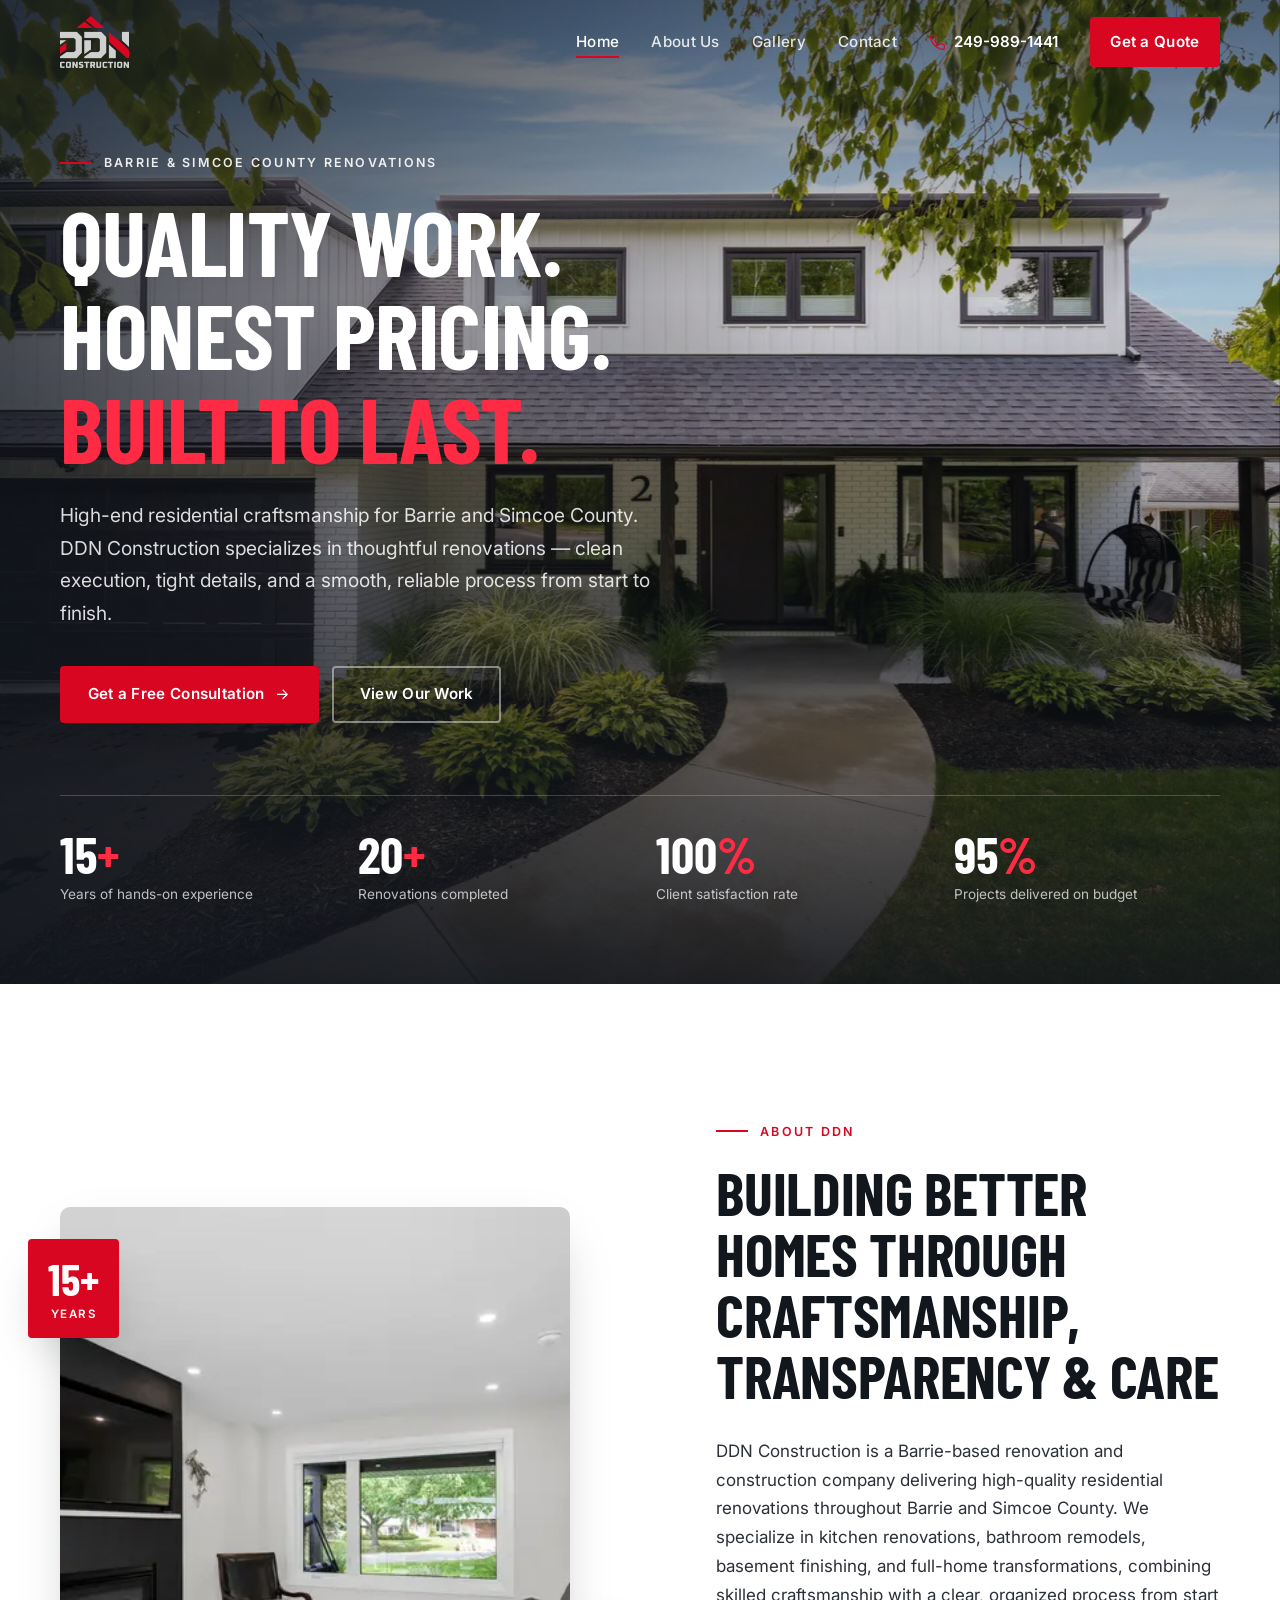
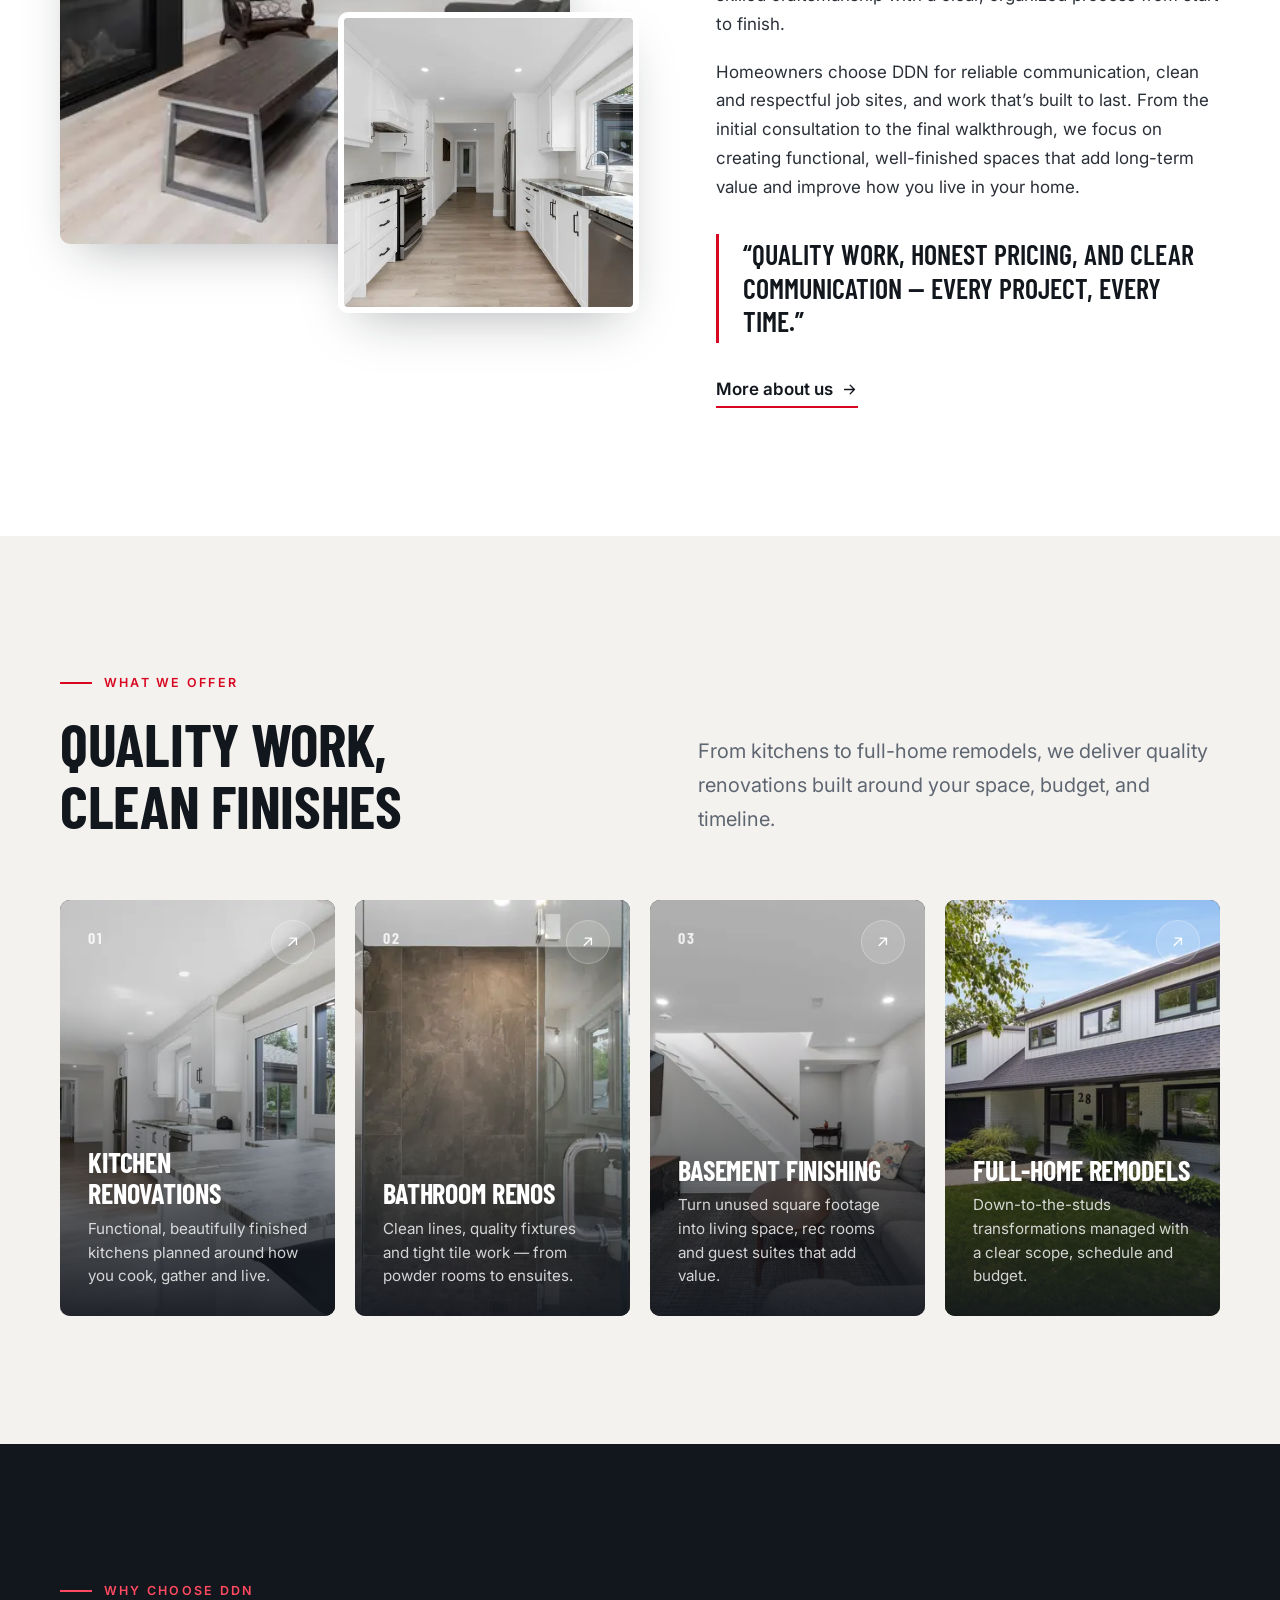
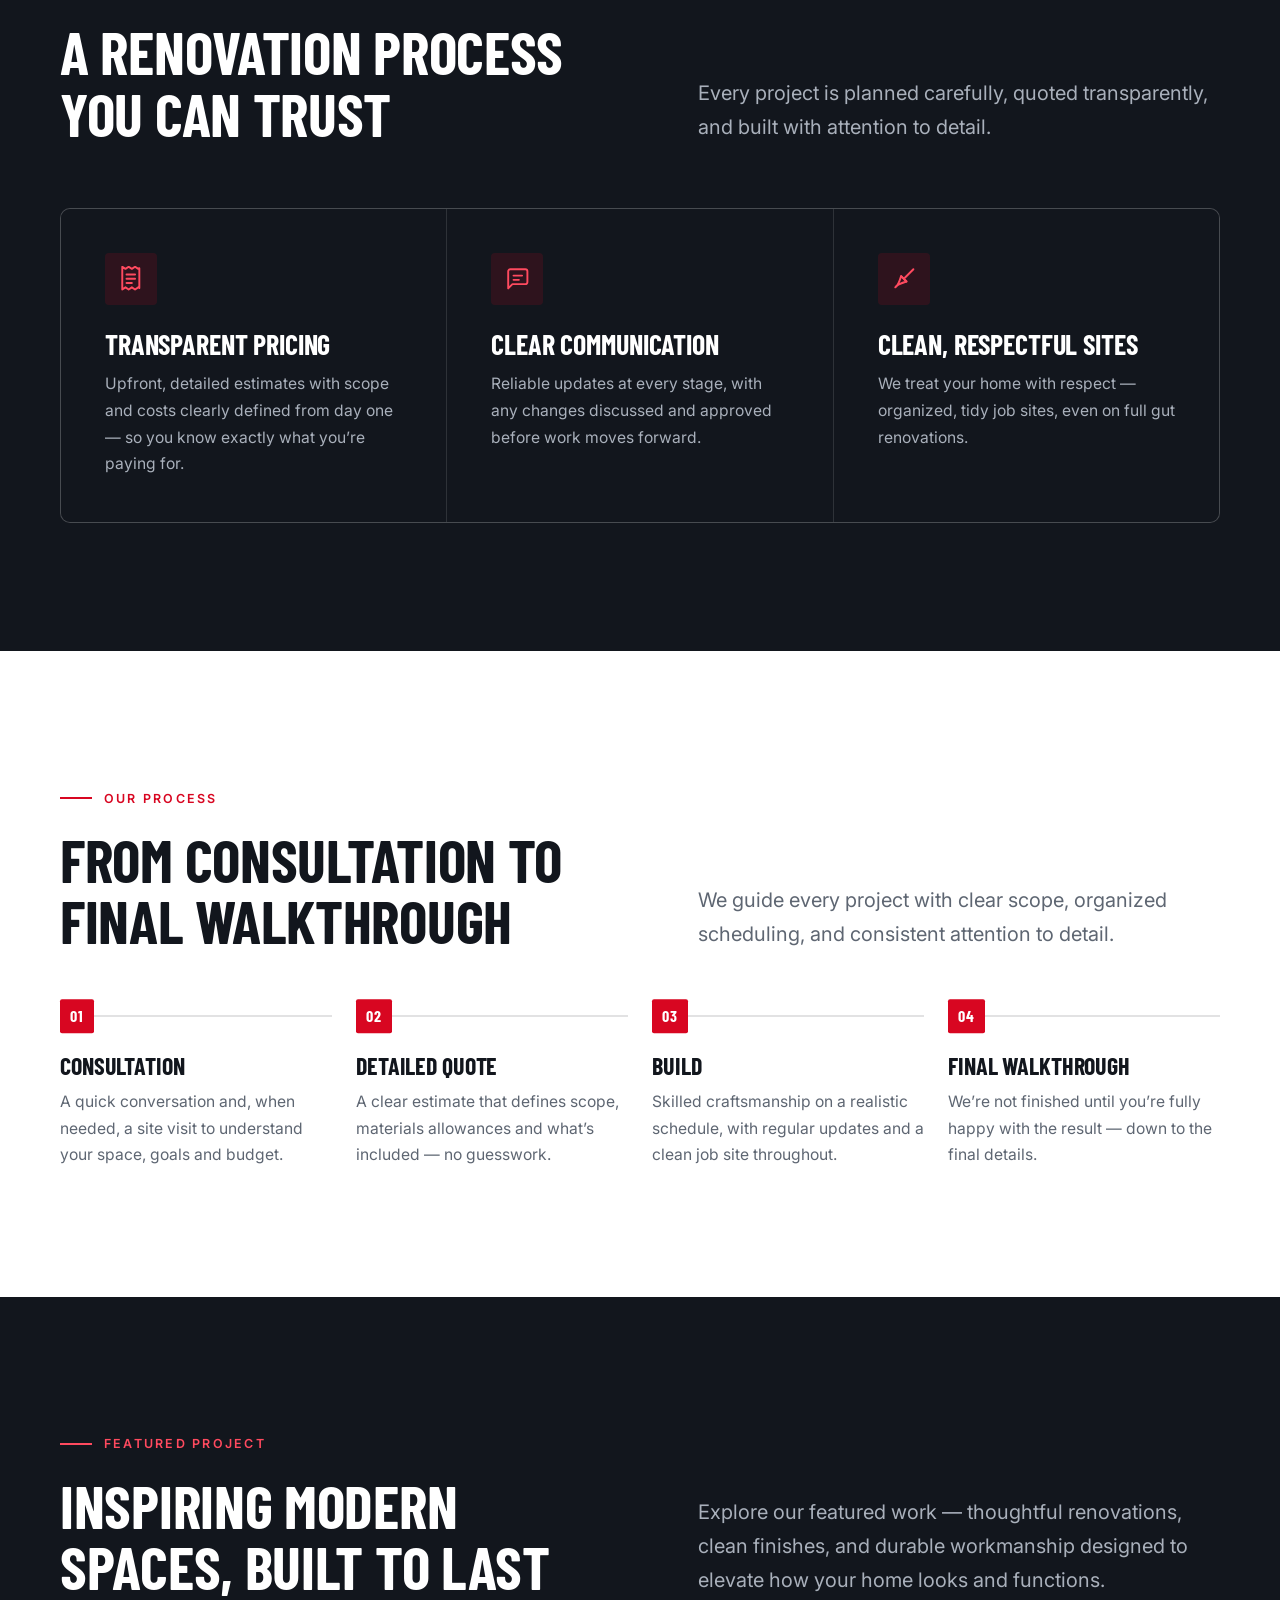
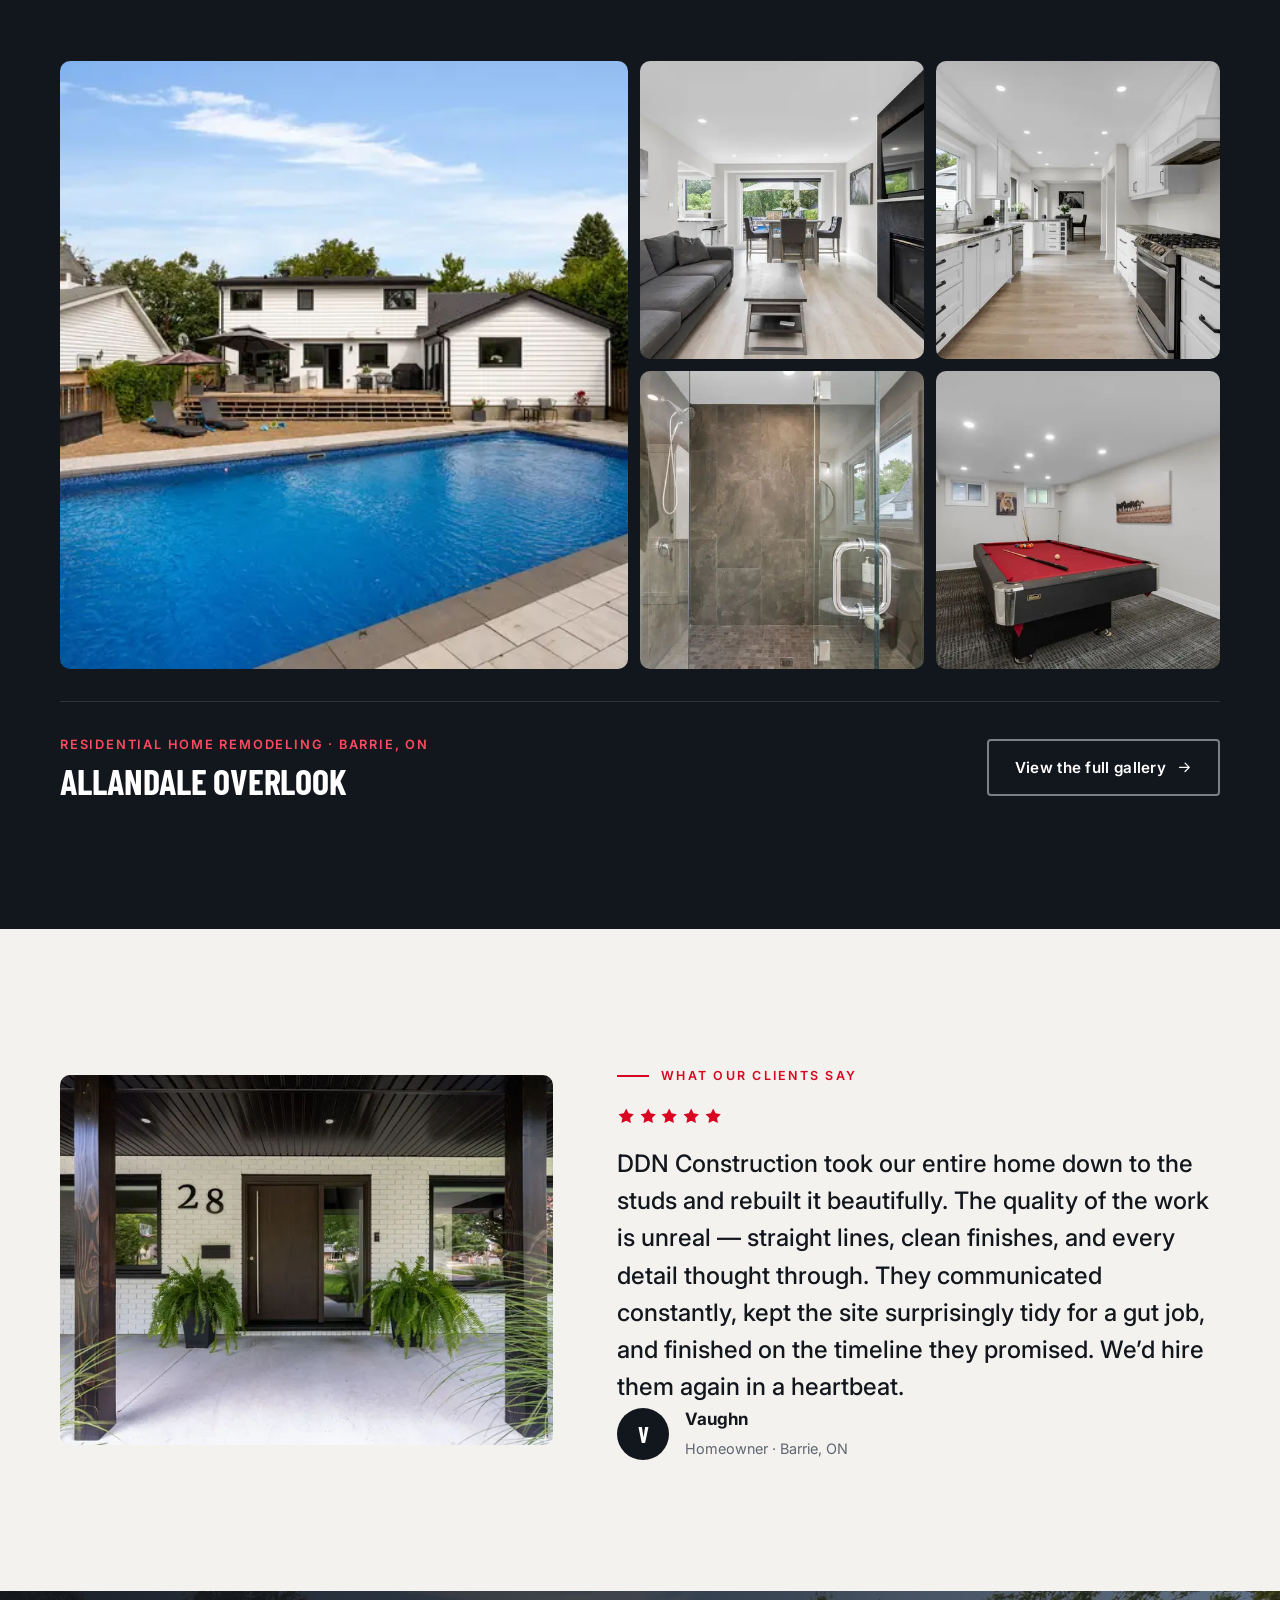
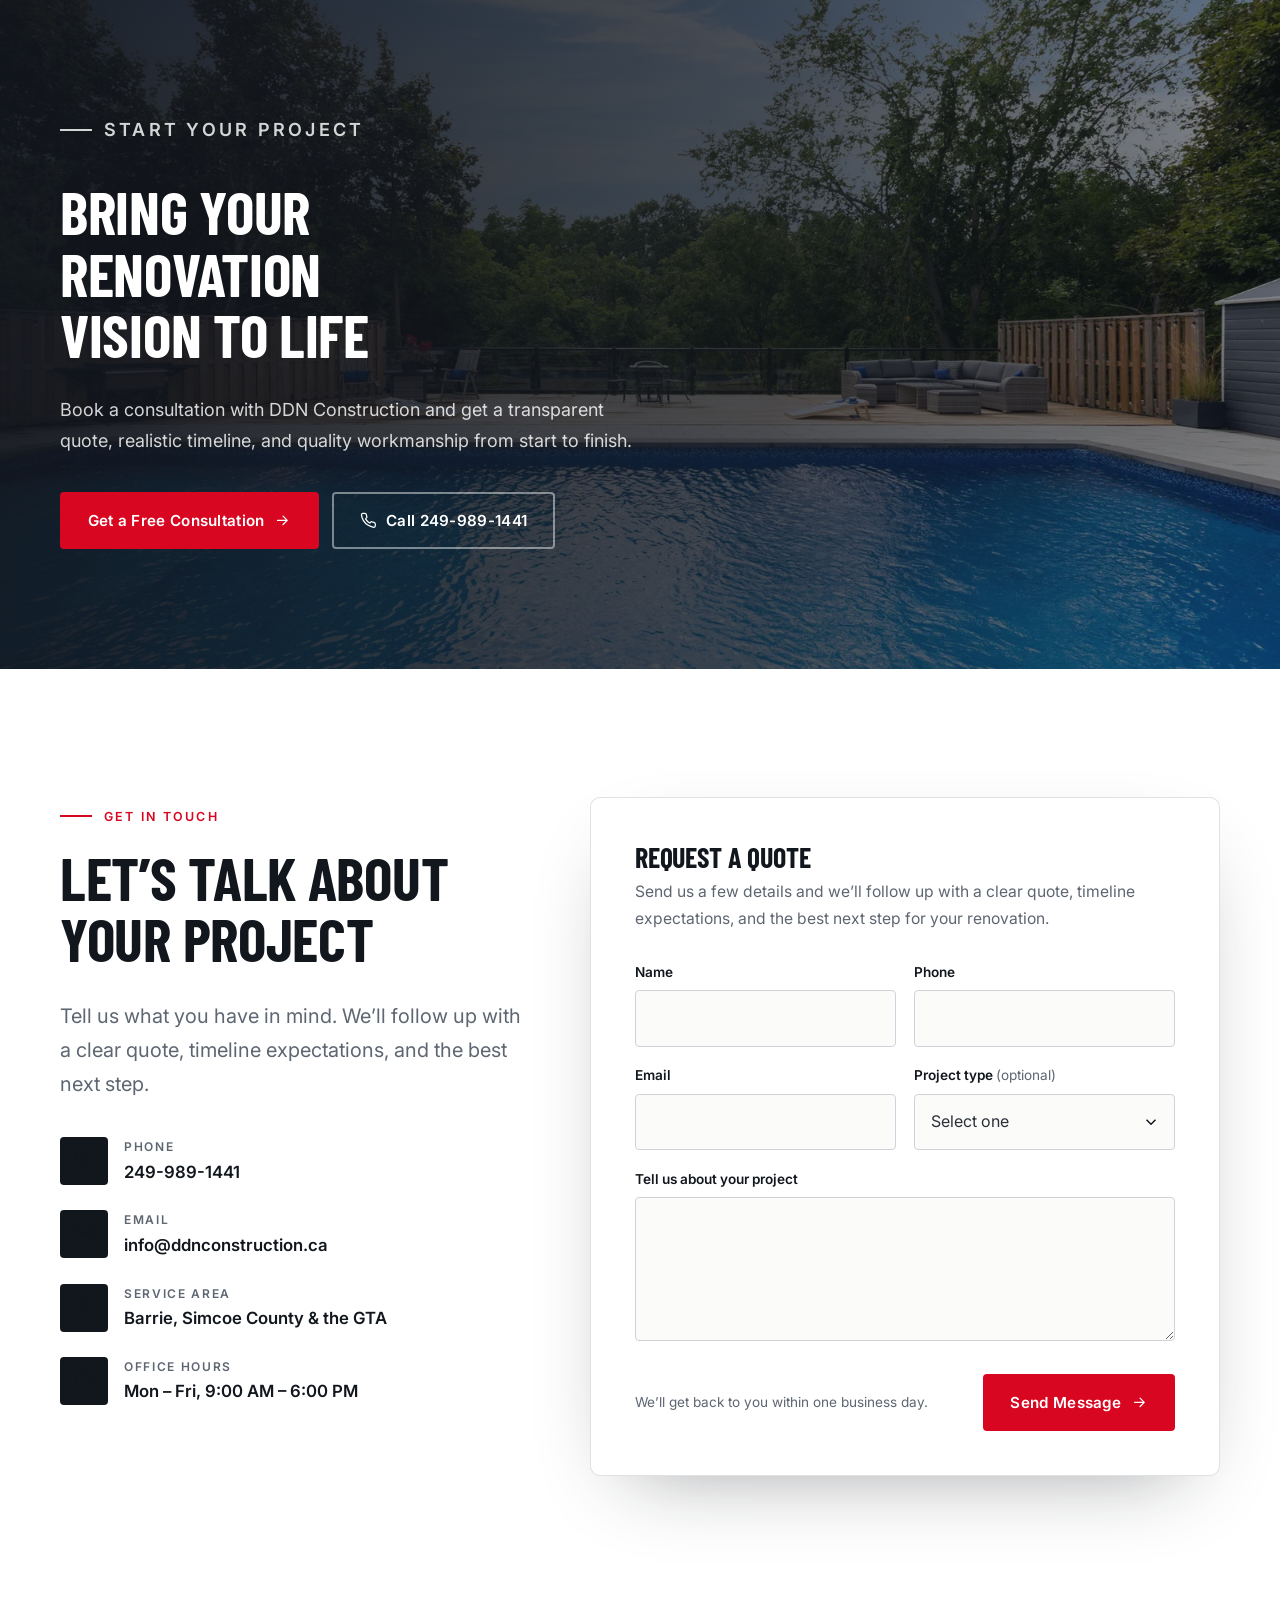
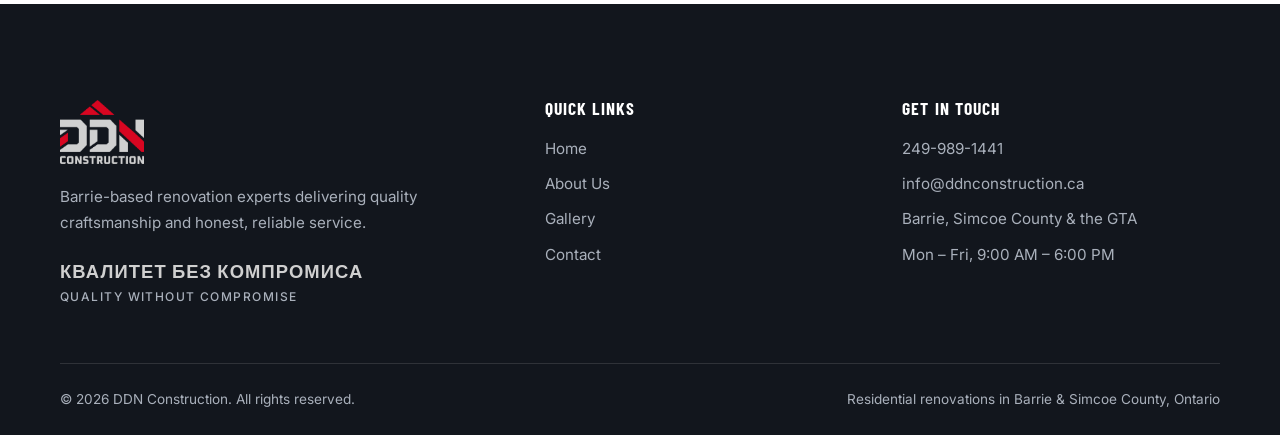
==== index.html @ e1e6086b "Add new static DDN Construction website for Netlify Rebuilds ddnconstruction.ca as a fast, dependenc" ====
<!doctype html>
<html lang="en-CA" class="no-js">
<head>
<meta charset="utf-8">
<meta name="viewport" content="width=device-width, initial-scale=1, viewport-fit=cover">
<title>DDN Construction | Custom Home Builds & Renovations in Barrie</title>
<meta name="description" content="DDN Construction delivers high-quality custom homes, renovations, and full-service contracting in Barrie and Simcoe County with trusted craftsmanship and transparent pricing.">
<link rel="canonical" href="https://ddnconstruction.ca/">
<meta name="theme-color" content="#12161d">
<meta property="og:type" content="website">
<meta property="og:locale" content="en_CA">
<meta property="og:site_name" content="DDN Construction">
<meta property="og:title" content="DDN Construction | Custom Home Builds & Renovations in Barrie">
<meta property="og:description" content="DDN Construction delivers high-quality custom homes, renovations, and full-service contracting in Barrie and Simcoe County with trusted craftsmanship and transparent pricing.">
<meta property="og:url" content="https://ddnconstruction.ca/">
<meta property="og:image" content="https://ddnconstruction.ca/assets/img/og-image.jpg">
<meta name="twitter:card" content="summary_large_image">
<link rel="icon" href="/favicon.ico" sizes="any">
<link rel="icon" type="image/png" sizes="32x32" href="/assets/img/favicon-32.png">
<link rel="apple-touch-icon" href="/assets/img/apple-touch-icon.png">
<link rel="preconnect" href="https://fonts.googleapis.com">
<link rel="preconnect" href="https://fonts.gstatic.com" crossorigin>
<link rel="stylesheet" href="https://fonts.googleapis.com/css2?family=Barlow+Condensed:wght@600;700&family=Inter:wght@400;500;600;700&display=swap">
<link rel="stylesheet" href="/assets/css/styles.css">
<script src="/assets/js/main.js" defer></script>
<script type="application/ld+json">{"@context": "https://schema.org", "@type": "GeneralContractor", "name": "DDN Construction", "url": "https://ddnconstruction.ca/", "logo": "https://ddnconstruction.ca/assets/img/logo.png", "image": "https://ddnconstruction.ca/assets/img/og-image.jpg", "description": "Barrie-based renovation and construction company delivering high-quality residential renovations throughout Barrie and Simcoe County.", "telephone": "+1-249-989-1441", "email": "info@ddnconstruction.ca", "address": {"@type": "PostalAddress", "addressLocality": "Barrie", "addressRegion": "ON", "addressCountry": "CA"}, "areaServed": ["Barrie", "Simcoe County", "Greater Toronto Area"], "founder": {"@type": "Person", "name": "Dragan Kosanovic"}, "openingHoursSpecification": [{"@type": "OpeningHoursSpecification", "dayOfWeek": ["Monday", "Tuesday", "Wednesday", "Thursday", "Friday"], "opens": "09:00", "closes": "18:00"}]}</script>
<link rel="preload" as="image" href="/assets/img/projects/allandale-05-lg.webp" imagesrcset="/assets/img/projects/allandale-05-sm.webp 720w, /assets/img/projects/allandale-05-lg.webp 1600w" imagesizes="100vw">
</head>
<body>
<a class="skip-link" href="#main">Skip to content</a>
<header class="site-header">
  <div class="container site-header__inner">
    <a class="brand" href="/" aria-label="DDN Construction home">
      <img src="/assets/img/logo.png" width="476" height="361" alt="DDN Construction">
    </a>
    <button class="nav-toggle" type="button" aria-expanded="false" aria-controls="site-nav" aria-label="Open menu"><span></span></button>
    <nav class="nav" id="site-nav" aria-label="Main">
      <ul class="nav__list">
          <li><a class="nav__link" href="/" aria-current="page">Home</a></li>
          <li><a class="nav__link" href="/about-us/">About Us</a></li>
          <li><a class="nav__link" href="/gallery/">Gallery</a></li>
          <li><a class="nav__link" href="/contact/">Contact</a></li>
      </ul>
      <a class="nav__phone" href="tel:+12499891441"><svg viewBox="0 0 24 24" fill="none" stroke="currentColor" stroke-width="1.8" stroke-linecap="round" stroke-linejoin="round" aria-hidden="true"><path d="M22 16.9v3a2 2 0 0 1-2.2 2 19.8 19.8 0 0 1-8.6-3.1 19.5 19.5 0 0 1-6-6A19.8 19.8 0 0 1 2.1 4.2 2 2 0 0 1 4.1 2h3a2 2 0 0 1 2 1.7c.1.9.4 1.8.7 2.7a2 2 0 0 1-.5 2.1L8 9.8a16 16 0 0 0 6 6l1.3-1.3a2 2 0 0 1 2.1-.4c.9.3 1.8.6 2.7.7a2 2 0 0 1 1.7 2z"/></svg> 249-989-1441</a>
      <a class="btn" href="/contact/">Get a Quote</a>
    </nav>
  </div>
</header>

<main id="main">
<section class="hero">
  <div class="hero__media"><img src="/assets/img/projects/allandale-05-lg.webp" srcset="/assets/img/projects/allandale-05-sm.webp 720w, /assets/img/projects/allandale-05-lg.webp 1600w" sizes="100vw" width="1600" height="1066" alt="Modern renovated two-storey home in Barrie by DDN Construction" fetchpriority="high"></div>
  <div class="container hero__content">
    <p class="eyebrow">Barrie &amp; Simcoe County Renovations</p>
    <h1>Quality work. Honest pricing. <span class="accent">Built to last.</span></h1>
    <p class="hero__lede">High-end residential craftsmanship for Barrie and Simcoe County. DDN Construction specializes in thoughtful renovations — clean execution, tight details, and a smooth, reliable process from start to finish.</p>
    <div class="btn-row">
      <a class="btn" href="/contact/">Get a Free Consultation <svg viewBox="0 0 24 24" fill="none" stroke="currentColor" stroke-width="1.8" stroke-linecap="round" stroke-linejoin="round" aria-hidden="true"><path d="M5 12h14M13 6l6 6-6 6"/></svg></a>
      <a class="btn btn--ghost" href="/gallery/">View Our Work</a>
    </div>
    <div class="hero__stats count-group">
      <div><div class="stat__num"><span data-count="15">15</span><span class="unit">+</span></div><div class="stat__label">Years of hands-on experience</div></div>
      <div><div class="stat__num"><span data-count="20">20</span><span class="unit">+</span></div><div class="stat__label">Renovations completed</div></div>
      <div><div class="stat__num"><span data-count="100">100</span><span class="unit">%</span></div><div class="stat__label">Client satisfaction rate</div></div>
      <div><div class="stat__num"><span data-count="95">95</span><span class="unit">%</span></div><div class="stat__label">Projects delivered on budget</div></div>
    </div>
  </div>
</section>

<section class="section" aria-labelledby="about-title">
  <div class="container split split--wide-media">
    <div class="media-stack reveal">
      <div class="media-stack__main"><img src="/assets/img/projects/allandale-13-lg.webp" srcset="/assets/img/projects/allandale-13-sm.webp 720w, /assets/img/projects/allandale-13-lg.webp 1600w" sizes="(min-width: 960px) 50vw, 100vw" width="1600" height="1066" alt="Bright renovated living room with large windows" loading="lazy" decoding="async"></div>
      <div class="media-stack__inset"><img src="/assets/img/projects/allandale-17-sm.webp" srcset="/assets/img/projects/allandale-17-sm.webp 720w, /assets/img/projects/allandale-17-lg.webp 1600w" sizes="(min-width: 960px) 25vw, 50vw" width="720" height="480" alt="Kitchen with quartz countertops and white cabinetry" loading="lazy" decoding="async"></div>
      <div class="media-stack__badge"><strong>15+</strong><span>Years</span></div>
    </div>
    <div class="reveal">
      <p class="eyebrow">About DDN</p>
      <h2 id="about-title">Building better homes through craftsmanship, transparency &amp; care</h2>
      <p>DDN Construction is a Barrie-based renovation and construction company delivering high-quality residential renovations throughout Barrie and Simcoe County. We specialize in kitchen renovations, bathroom remodels, basement finishing, and full-home transformations, combining skilled craftsmanship with a clear, organized process from start to finish.</p>
      <p>Homeowners choose DDN for reliable communication, clean and respectful job sites, and work that’s built to last. From the initial consultation to the final walkthrough, we focus on creating functional, well-finished spaces that add long-term value and improve how you live in your home.</p>
      <blockquote class="pullquote">“Quality work, honest pricing, and clear communication — every project, every time.”</blockquote>
      <a class="link-arrow" href="/about-us/">More about us <svg viewBox="0 0 24 24" fill="none" stroke="currentColor" stroke-width="1.8" stroke-linecap="round" stroke-linejoin="round" aria-hidden="true"><path d="M5 12h14M13 6l6 6-6 6"/></svg></a>
    </div>
  </div>
</section>

<section class="section section--stone" aria-labelledby="services-title">
  <div class="container">
    <div class="section-head section-head--split reveal">
      <div>
        <p class="eyebrow">What we offer</p>
        <h2 id="services-title">Quality work, clean finishes</h2>
      </div>
      <p class="lede">From kitchens to full-home remodels, we deliver quality renovations built around your space, budget, and timeline.</p>
    </div>
    <div class="services">
      <a class="service reveal" href="/gallery/">
        <img src="/assets/img/projects/allandale-16-sm.webp" srcset="/assets/img/projects/allandale-16-sm.webp 720w, /assets/img/projects/allandale-16-lg.webp 1600w" sizes="(min-width: 1100px) 25vw, (min-width: 640px) 50vw, 100vw" width="720" height="480" alt="" loading="lazy" decoding="async">
        <span class="service__num">01</span>
        <span class="service__arrow"><svg viewBox="0 0 24 24" fill="none" stroke="currentColor" stroke-width="1.8" stroke-linecap="round" stroke-linejoin="round" aria-hidden="true"><path d="M5 12h14M13 6l6 6-6 6"/></svg></span>
        <h3>Kitchen Renovations</h3>
        <p>Functional, beautifully finished kitchens planned around how you cook, gather and live.</p>
      </a>
      <a class="service reveal" href="/gallery/">
        <img src="/assets/img/projects/allandale-30-sm.webp" srcset="/assets/img/projects/allandale-30-sm.webp 720w, /assets/img/projects/allandale-30-lg.webp 1600w" sizes="(min-width: 1100px) 25vw, (min-width: 640px) 50vw, 100vw" width="720" height="480" alt="" loading="lazy" decoding="async">
        <span class="service__num">02</span>
        <span class="service__arrow"><svg viewBox="0 0 24 24" fill="none" stroke="currentColor" stroke-width="1.8" stroke-linecap="round" stroke-linejoin="round" aria-hidden="true"><path d="M5 12h14M13 6l6 6-6 6"/></svg></span>
        <h3>Bathroom Renos</h3>
        <p>Clean lines, quality fixtures and tight tile work — from powder rooms to ensuites.</p>
      </a>
      <a class="service reveal" href="/gallery/">
        <img src="/assets/img/projects/allandale-42-sm.webp" srcset="/assets/img/projects/allandale-42-sm.webp 720w, /assets/img/projects/allandale-42-lg.webp 1600w" sizes="(min-width: 1100px) 25vw, (min-width: 640px) 50vw, 100vw" width="720" height="480" alt="" loading="lazy" decoding="async">
        <span class="service__num">03</span>
        <span class="service__arrow"><svg viewBox="0 0 24 24" fill="none" stroke="currentColor" stroke-width="1.8" stroke-linecap="round" stroke-linejoin="round" aria-hidden="true"><path d="M5 12h14M13 6l6 6-6 6"/></svg></span>
        <h3>Basement Finishing</h3>
        <p>Turn unused square footage into living space, rec rooms and guest suites that add value.</p>
      </a>
      <a class="service reveal" href="/gallery/">
        <img src="/assets/img/projects/allandale-04-sm.webp" srcset="/assets/img/projects/allandale-04-sm.webp 720w, /assets/img/projects/allandale-04-lg.webp 1600w" sizes="(min-width: 1100px) 25vw, (min-width: 640px) 50vw, 100vw" width="720" height="480" alt="" loading="lazy" decoding="async">
        <span class="service__num">04</span>
        <span class="service__arrow"><svg viewBox="0 0 24 24" fill="none" stroke="currentColor" stroke-width="1.8" stroke-linecap="round" stroke-linejoin="round" aria-hidden="true"><path d="M5 12h14M13 6l6 6-6 6"/></svg></span>
        <h3>Full-Home Remodels</h3>
        <p>Down-to-the-studs transformations managed with a clear scope, schedule and budget.</p>
      </a>
    </div>
  </div>
</section>

<section class="section section--dark" aria-labelledby="why-title">
  <div class="container">
    <div class="section-head section-head--split reveal">
      <div>
        <p class="eyebrow">Why choose DDN</p>
        <h2 id="why-title">A renovation process you can trust</h2>
      </div>
      <p class="lede">Every project is planned carefully, quoted transparently, and built with attention to detail.</p>
    </div>
    <div class="values reveal">
      <div class="value"><div class="value__icon"><svg viewBox="0 0 24 24" fill="none" stroke="currentColor" stroke-width="1.8" stroke-linecap="round" stroke-linejoin="round" aria-hidden="true"><path d="M4 2v20l3-2 3 2 3-2 3 2 3-2 1 .7V2l-1 .7-3-2-3 2-3-2-3 2-3-2Z"/><path d="M8 8h8M8 12h8M8 16h5"/></svg></div><h3>Transparent pricing</h3><p>Upfront, detailed estimates with scope and costs clearly defined from day one — so you know exactly what you’re paying for.</p></div>
      <div class="value"><div class="value__icon"><svg viewBox="0 0 24 24" fill="none" stroke="currentColor" stroke-width="1.8" stroke-linecap="round" stroke-linejoin="round" aria-hidden="true"><path d="M21 15a2 2 0 0 1-2 2H7l-4 4V5a2 2 0 0 1 2-2h14a2 2 0 0 1 2 2z"/><path d="M8 9h8M8 13h5"/></svg></div><h3>Clear communication</h3><p>Reliable updates at every stage, with any changes discussed and approved before work moves forward.</p></div>
      <div class="value"><div class="value__icon"><svg viewBox="0 0 24 24" fill="none" stroke="currentColor" stroke-width="1.8" stroke-linecap="round" stroke-linejoin="round" aria-hidden="true"><path d="m13 11 8-8"/><path d="M9.5 9.5 14.5 14.5"/><path d="M4 20c2-1 3.5-4 5.5-10.5l5 5C8 16.5 5 18 4 20Z"/></svg></div><h3>Clean, respectful sites</h3><p>We treat your home with respect — organized, tidy job sites, even on full gut renovations.</p></div>
    </div>
  </div>
</section>

<section class="section" aria-labelledby="process-title">
  <div class="container">
    <div class="section-head section-head--split reveal">
      <div>
        <p class="eyebrow">Our process</p>
        <h2 id="process-title">From consultation to final walkthrough</h2>
      </div>
      <p class="lede">We guide every project with clear scope, organized scheduling, and consistent attention to detail.</p>
    </div>
    <ol class="process reveal">
      <li><h3>Consultation</h3><p>A quick conversation and, when needed, a site visit to understand your space, goals and budget.</p></li>
      <li><h3>Detailed quote</h3><p>A clear estimate that defines scope, materials allowances and what’s included — no guesswork.</p></li>
      <li><h3>Build</h3><p>Skilled craftsmanship on a realistic schedule, with regular updates and a clean job site throughout.</p></li>
      <li><h3>Final walkthrough</h3><p>We’re not finished until you’re fully happy with the result — down to the final details.</p></li>
    </ol>
  </div>
</section>

<section class="section section--dark" aria-labelledby="project-title">
  <div class="container">
    <div class="section-head section-head--split reveal">
      <div>
        <p class="eyebrow">Featured project</p>
        <h2 id="project-title">Inspiring modern spaces, built to last</h2>
      </div>
      <p class="lede">Explore our featured work — thoughtful renovations, clean finishes, and durable workmanship designed to elevate how your home looks and functions.</p>
    </div>
    <div class="project-mosaic reveal">
      <a href="/assets/img/projects/allandale-47-lg.webp" data-lightbox="featured" data-caption="Allandale Overlook — Backyard deck and in-ground pool"><img src="/assets/img/projects/allandale-47-lg.webp" srcset="/assets/img/projects/allandale-47-sm.webp 720w, /assets/img/projects/allandale-47-lg.webp 1600w" sizes="(min-width: 900px) 50vw, 100vw" width="1600" height="1066" alt="Backyard deck and in-ground pool" loading="lazy" decoding="async"></a>
      <a href="/assets/img/projects/allandale-12-lg.webp" data-lightbox="featured" data-caption="Allandale Overlook — Open living room with modern fireplace wall"><img src="/assets/img/projects/allandale-12-sm.webp" srcset="/assets/img/projects/allandale-12-sm.webp 720w, /assets/img/projects/allandale-12-lg.webp 1600w" sizes="(min-width: 900px) 25vw, 50vw" width="720" height="480" alt="Open living room with modern fireplace wall" loading="lazy" decoding="async"></a>
      <a href="/assets/img/projects/allandale-19-lg.webp" data-lightbox="featured" data-caption="Allandale Overlook — Renovated white kitchen with stainless appliances"><img src="/assets/img/projects/allandale-19-sm.webp" srcset="/assets/img/projects/allandale-19-sm.webp 720w, /assets/img/projects/allandale-19-lg.webp 1600w" sizes="(min-width: 900px) 25vw, 50vw" width="720" height="480" alt="Renovated white kitchen with stainless appliances" loading="lazy" decoding="async"></a>
      <a href="/assets/img/projects/allandale-30-lg.webp" data-lightbox="featured" data-caption="Allandale Overlook — Glass walk-in shower with large-format tile"><img src="/assets/img/projects/allandale-30-sm.webp" srcset="/assets/img/projects/allandale-30-sm.webp 720w, /assets/img/projects/allandale-30-lg.webp 1600w" sizes="(min-width: 900px) 25vw, 50vw" width="720" height="480" alt="Glass walk-in shower with large-format tile" loading="lazy" decoding="async"></a>
      <a href="/assets/img/projects/allandale-44-lg.webp" data-lightbox="featured" data-caption="Allandale Overlook — Finished basement games room"><img src="/assets/img/projects/allandale-44-sm.webp" srcset="/assets/img/projects/allandale-44-sm.webp 720w, /assets/img/projects/allandale-44-lg.webp 1600w" sizes="(min-width: 900px) 25vw, 50vw" width="720" height="480" alt="Finished basement games room" loading="lazy" decoding="async"></a>
    </div>
    <div class="project-meta">
      <div><span class="tag">Residential home remodeling · Barrie, ON</span><h3>Allandale Overlook</h3></div>
      <a class="btn btn--ghost" href="/gallery/">View the full gallery <svg viewBox="0 0 24 24" fill="none" stroke="currentColor" stroke-width="1.8" stroke-linecap="round" stroke-linejoin="round" aria-hidden="true"><path d="M5 12h14M13 6l6 6-6 6"/></svg></a>
    </div>
  </div>
</section>

<section class="section section--stone" aria-labelledby="reviews-title">
  <div class="container">
    <h2 id="reviews-title" class="visually-hidden">Client testimonials</h2>
    <div class="testimonial">
      <div class="testimonial__media reveal"><img src="/assets/img/projects/allandale-06-lg.webp" srcset="/assets/img/projects/allandale-06-sm.webp 720w, /assets/img/projects/allandale-06-lg.webp 1600w" sizes="(min-width: 960px) 45vw, 100vw" width="1600" height="1066" alt="Front entrance of a remodeled home" loading="lazy" decoding="async"></div>
      <figure class="reveal" style="margin:0">
        <p class="eyebrow">What our clients say</p>
        <div class="stars" aria-label="5 out of 5 stars"><svg viewBox="0 0 24 24" fill="none" stroke="currentColor" stroke-width="1.8" stroke-linecap="round" stroke-linejoin="round" aria-hidden="true"><path fill="currentColor" stroke="none" d="m12 2 3.1 6.3 6.9 1-5 4.9 1.2 6.8L12 17.8 5.8 21l1.2-6.8-5-4.9 6.9-1Z"/></svg><svg viewBox="0 0 24 24" fill="none" stroke="currentColor" stroke-width="1.8" stroke-linecap="round" stroke-linejoin="round" aria-hidden="true"><path fill="currentColor" stroke="none" d="m12 2 3.1 6.3 6.9 1-5 4.9 1.2 6.8L12 17.8 5.8 21l1.2-6.8-5-4.9 6.9-1Z"/></svg><svg viewBox="0 0 24 24" fill="none" stroke="currentColor" stroke-width="1.8" stroke-linecap="round" stroke-linejoin="round" aria-hidden="true"><path fill="currentColor" stroke="none" d="m12 2 3.1 6.3 6.9 1-5 4.9 1.2 6.8L12 17.8 5.8 21l1.2-6.8-5-4.9 6.9-1Z"/></svg><svg viewBox="0 0 24 24" fill="none" stroke="currentColor" stroke-width="1.8" stroke-linecap="round" stroke-linejoin="round" aria-hidden="true"><path fill="currentColor" stroke="none" d="m12 2 3.1 6.3 6.9 1-5 4.9 1.2 6.8L12 17.8 5.8 21l1.2-6.8-5-4.9 6.9-1Z"/></svg><svg viewBox="0 0 24 24" fill="none" stroke="currentColor" stroke-width="1.8" stroke-linecap="round" stroke-linejoin="round" aria-hidden="true"><path fill="currentColor" stroke="none" d="m12 2 3.1 6.3 6.9 1-5 4.9 1.2 6.8L12 17.8 5.8 21l1.2-6.8-5-4.9 6.9-1Z"/></svg></div>
        <blockquote>
          <p class="testimonial__quote">DDN Construction took our entire home down to the studs and rebuilt it beautifully. The quality of the work is unreal — straight lines, clean finishes, and every detail thought through. They communicated constantly, kept the site surprisingly tidy for a gut job, and finished on the timeline they promised. We’d hire them again in a heartbeat.</p>
        </blockquote>
        <figcaption class="testimonial__who">
          <span class="testimonial__avatar" aria-hidden="true">V</span>
          <span><span class="testimonial__name">Vaughn</span><br><span class="testimonial__role">Homeowner · Barrie, ON</span></span>
        </figcaption>
      </figure>
    </div>
  </div>
</section>

<section class="cta" aria-labelledby="cta-title">
  <div class="cta__media"><img src="/assets/img/projects/allandale-54-lg.webp" srcset="/assets/img/projects/allandale-54-sm.webp 720w, /assets/img/projects/allandale-54-lg.webp 1600w" sizes="100vw" width="1600" height="1066" alt="" loading="lazy" decoding="async"></div>
  <div class="container reveal">
    <p class="eyebrow">Start your project</p>
    <h2 id="cta-title">Bring your renovation vision to life</h2>
    <p>Book a consultation with DDN Construction and get a transparent quote, realistic timeline, and quality workmanship from start to finish.</p>
    <div class="btn-row">
      <a class="btn" href="/contact/">Get a Free Consultation <svg viewBox="0 0 24 24" fill="none" stroke="currentColor" stroke-width="1.8" stroke-linecap="round" stroke-linejoin="round" aria-hidden="true"><path d="M5 12h14M13 6l6 6-6 6"/></svg></a>
      <a class="btn btn--ghost" href="tel:+12499891441"><svg viewBox="0 0 24 24" fill="none" stroke="currentColor" stroke-width="1.8" stroke-linecap="round" stroke-linejoin="round" aria-hidden="true"><path d="M22 16.9v3a2 2 0 0 1-2.2 2 19.8 19.8 0 0 1-8.6-3.1 19.5 19.5 0 0 1-6-6A19.8 19.8 0 0 1 2.1 4.2 2 2 0 0 1 4.1 2h3a2 2 0 0 1 2 1.7c.1.9.4 1.8.7 2.7a2 2 0 0 1-.5 2.1L8 9.8a16 16 0 0 0 6 6l1.3-1.3a2 2 0 0 1 2.1-.4c.9.3 1.8.6 2.7.7a2 2 0 0 1 1.7 2z"/></svg> Call 249-989-1441</a>
    </div>
  </div>
</section>

<section class="section" id="contact" aria-labelledby="contact-title">
  <div class="container contact">
    <div class="reveal">
      <p class="eyebrow">Get in touch</p>
      <h2 id="contact-title">Let’s talk about your project</h2>
      <p class="lede">Tell us what you have in mind. We’ll follow up with a clear quote, timeline expectations, and the best next step.</p>
      <ul class="contact-list">
        <li><span class="contact-list__icon"><svg viewBox="0 0 24 24" fill="none" stroke="currentColor" stroke-width="1.8" stroke-linecap="round" stroke-linejoin="round" aria-hidden="true"><path d="M22 16.9v3a2 2 0 0 1-2.2 2 19.8 19.8 0 0 1-8.6-3.1 19.5 19.5 0 0 1-6-6A19.8 19.8 0 0 1 2.1 4.2 2 2 0 0 1 4.1 2h3a2 2 0 0 1 2 1.7c.1.9.4 1.8.7 2.7a2 2 0 0 1-.5 2.1L8 9.8a16 16 0 0 0 6 6l1.3-1.3a2 2 0 0 1 2.1-.4c.9.3 1.8.6 2.7.7a2 2 0 0 1 1.7 2z"/></svg></span><div><small>Phone</small><a href="tel:+12499891441">249-989-1441</a></div></li>
        <li><span class="contact-list__icon"><svg viewBox="0 0 24 24" fill="none" stroke="currentColor" stroke-width="1.8" stroke-linecap="round" stroke-linejoin="round" aria-hidden="true"><rect x="2" y="4" width="20" height="16" rx="2"/><path d="m22 7-10 6L2 7"/></svg></span><div><small>Email</small><a href="mailto:info@ddnconstruction.ca">info@ddnconstruction.ca</a></div></li>
        <li><span class="contact-list__icon"><svg viewBox="0 0 24 24" fill="none" stroke="currentColor" stroke-width="1.8" stroke-linecap="round" stroke-linejoin="round" aria-hidden="true"><path d="M20 10c0 6-8 12-8 12s-8-6-8-12a8 8 0 0 1 16 0Z"/><circle cx="12" cy="10" r="3"/></svg></span><div><small>Service area</small><span>Barrie, Simcoe County &amp; the GTA</span></div></li>
        <li><span class="contact-list__icon"><svg viewBox="0 0 24 24" fill="none" stroke="currentColor" stroke-width="1.8" stroke-linecap="round" stroke-linejoin="round" aria-hidden="true"><circle cx="12" cy="12" r="10"/><path d="M12 6v6l4 2"/></svg></span><div><small>Office hours</small><span>Mon – Fri, 9:00 AM – 6:00 PM</span></div></li>
      </ul>
    </div>
    <div class="reveal">
      <div class="form-card">
        <h3>Request a quote</h3>
        <p>Send us a few details and we’ll follow up with a clear quote, timeline expectations, and the best next step for your renovation.</p>
        <form name="contact" method="POST" action="/thank-you/" data-netlify="true" netlify-honeypot="bot-field">
          <input type="hidden" name="form-name" value="contact">
          <p class="hidden-field"><label>Leave this field empty <input name="bot-field" tabindex="-1" autocomplete="off"></label></p>
          <div class="form-grid">
            <div class="field"><label for="f-name">Name</label><input id="f-name" name="name" type="text" autocomplete="name" required></div>
            <div class="field"><label for="f-phone">Phone</label><input id="f-phone" name="phone" type="tel" autocomplete="tel" required></div>
            <div class="field"><label for="f-email">Email</label><input id="f-email" name="email" type="email" autocomplete="email" required></div>
            <div class="field"><label for="f-type">Project type <span class="opt">(optional)</span></label>
              <select id="f-type" name="project-type">
                <option value="">Select one</option>
                <option>Kitchen renovation</option>
                <option>Bathroom renovation</option>
                <option>Basement finishing</option>
                <option>Full-home remodel</option>
                <option>Interior upgrades</option>
                <option>Other</option>
              </select></div>
            <div class="field full"><label for="f-msg">Tell us about your project</label><textarea id="f-msg" name="message" required></textarea></div>
          </div>
          <div class="form-foot">
            <small>We’ll get back to you within one business day.</small>
            <button class="btn" type="submit">Send Message <svg viewBox="0 0 24 24" fill="none" stroke="currentColor" stroke-width="1.8" stroke-linecap="round" stroke-linejoin="round" aria-hidden="true"><path d="M5 12h14M13 6l6 6-6 6"/></svg></button>
          </div>
        </form>
      </div>
    </div>
  </div>
</section>
</main>

<footer class="site-footer">
  <div class="container">
    <div class="footer-grid">
      <div>
        <a class="brand" href="/" aria-label="DDN Construction home"><img src="/assets/img/logo.png" width="476" height="361" alt="DDN Construction" loading="lazy"></a>
        <p>Barrie-based renovation experts delivering quality craftsmanship and honest, reliable service.</p>
        <p class="footer-motto" lang="sr">Квалитет без компромиса <span lang="en">Quality without compromise</span></p>
      </div>
      <div>
        <h4>Quick links</h4>
        <ul>
          <li><a href="/">Home</a></li>
          <li><a href="/about-us/">About Us</a></li>
          <li><a href="/gallery/">Gallery</a></li>
          <li><a href="/contact/">Contact</a></li>
        </ul>
      </div>
      <div>
        <h4>Get in touch</h4>
        <ul>
          <li><a href="tel:+12499891441">249-989-1441</a></li>
          <li><a href="mailto:info@ddnconstruction.ca">info@ddnconstruction.ca</a></li>
          <li>Barrie, Simcoe County &amp; the GTA</li>
          <li>Mon – Fri, 9:00 AM – 6:00 PM</li>
        </ul>
      </div>
    </div>
    <div class="footer-bottom">
      <span>© <span data-year>2026</span> DDN Construction. All rights reserved.</span>
      <span>Residential renovations in Barrie &amp; Simcoe County, Ontario</span>
    </div>
  </div>
</footer>
<nav class="callbar" aria-label="Quick contact">
  <a href="tel:+12499891441"><svg viewBox="0 0 24 24" fill="none" stroke="currentColor" stroke-width="1.8" stroke-linecap="round" stroke-linejoin="round" aria-hidden="true"><path d="M22 16.9v3a2 2 0 0 1-2.2 2 19.8 19.8 0 0 1-8.6-3.1 19.5 19.5 0 0 1-6-6A19.8 19.8 0 0 1 2.1 4.2 2 2 0 0 1 4.1 2h3a2 2 0 0 1 2 1.7c.1.9.4 1.8.7 2.7a2 2 0 0 1-.5 2.1L8 9.8a16 16 0 0 0 6 6l1.3-1.3a2 2 0 0 1 2.1-.4c.9.3 1.8.6 2.7.7a2 2 0 0 1 1.7 2z"/></svg> Call</a>
  <a href="/contact/"><svg viewBox="0 0 24 24" fill="none" stroke="currentColor" stroke-width="1.8" stroke-linecap="round" stroke-linejoin="round" aria-hidden="true"><rect x="2" y="4" width="20" height="16" rx="2"/><path d="m22 7-10 6L2 7"/></svg> Get a Quote</a>
</nav>
</body>
</html>
---- assets/css/styles.css ----
/* ==========================================================================
   DDN Construction — site styles
   ========================================================================== */

:root {
  --ink: #12161d;          /* near-black charcoal */
  --ink-2: #1c2430;        /* brand navy-charcoal */
  --ink-3: #2a3442;
  --stone: #f4f2ee;        /* warm off-white */
  --stone-2: #e9e6e0;
  --white: #ffffff;
  --text: #2b3038;
  --muted: #5e6672;
  --muted-on-dark: #a9b0bb;
  --line: rgba(18, 22, 29, 0.12);
  --line-dark: rgba(255, 255, 255, 0.12);
  --red: #d80621;          /* sampled from the DDN logo */
  --red-dark: #b0041a;
  --silver: #d0d0d0;       /* logo grey */

  --font-display: "Barlow Condensed", "Arial Narrow", sans-serif;
  --font-body: "Inter", system-ui, -apple-system, "Segoe UI", Roboto, sans-serif;

  --radius: 4px;
  --radius-lg: 10px;
  --shadow: 0 20px 50px -20px rgba(18, 22, 29, 0.35);
  --container: 1240px;
  --gutter: clamp(1rem, 4vw, 2.5rem);
  --section: clamp(4.5rem, 10vw, 8rem);
  --ease: cubic-bezier(0.22, 1, 0.36, 1);
}

/* ---------- Reset ---------- */
*, *::before, *::after { box-sizing: border-box; }
html { -webkit-text-size-adjust: 100%; scroll-behavior: smooth; }
@media (prefers-reduced-motion: reduce) { html { scroll-behavior: auto; } }
body {
  margin: 0;
  font-family: var(--font-body);
  font-size: 1.0625rem;
  line-height: 1.7;
  color: var(--text);
  background: var(--white);
  -webkit-font-smoothing: antialiased;
  text-rendering: optimizeLegibility;
}
img { display: block; max-width: 100%; height: auto; }
a { color: inherit; }
button, input, select, textarea { font: inherit; color: inherit; }
h1, h2, h3, h4 {
  font-family: var(--font-display);
  font-weight: 700;
  line-height: 1.02;
  letter-spacing: -0.005em;
  text-transform: uppercase;
  color: var(--ink);
  margin: 0 0 0.5em;
  text-wrap: balance;
}
h1 { font-size: clamp(2.75rem, 7.5vw, 5.75rem); }
h2 { font-size: clamp(2.25rem, 5vw, 3.75rem); }
h3 { font-size: clamp(1.4rem, 2.2vw, 1.75rem); line-height: 1.1; }
p { margin: 0 0 1.1em; }
p:last-child { margin-bottom: 0; }

.skip-link {
  position: absolute; left: 1rem; top: -4rem; z-index: 200;
  background: var(--red); color: #fff; padding: 0.75rem 1rem; border-radius: var(--radius);
  text-decoration: none; font-weight: 600;
}
.skip-link:focus { top: 1rem; }
:focus-visible { outline: 3px solid var(--red); outline-offset: 3px; }

.visually-hidden {
  position: absolute !important; width: 1px; height: 1px; padding: 0; margin: -1px;
  overflow: hidden; clip: rect(0 0 0 0); white-space: nowrap; border: 0;
}

/* ---------- Layout helpers ---------- */
.container { width: 100%; max-width: var(--container); margin-inline: auto; padding-inline: var(--gutter); }
.section { padding-block: var(--section); }
.section--stone { background: var(--stone); }
.section--dark { background: var(--ink); color: var(--muted-on-dark); }
.section--dark h2, .section--dark h3 { color: var(--white); }

.eyebrow {
  display: inline-flex; align-items: center; gap: 0.75rem;
  font-family: var(--font-body); font-size: 0.78rem; font-weight: 600;
  letter-spacing: 0.18em; text-transform: uppercase; color: var(--red);
  margin-bottom: 1.25rem;
}
.eyebrow::before { content: ""; width: 2rem; height: 2px; background: currentColor; }
.section--dark .eyebrow, .page-hero .eyebrow { color: #ff4a5f; }
.hero .eyebrow { color: rgba(255,255,255,.9); }
.hero .eyebrow::before { background: var(--red); }

.lede { font-size: clamp(1.1rem, 1.6vw, 1.25rem); color: var(--muted); max-width: 40rem; }
.section--dark .lede { color: var(--muted-on-dark); }

.section-head { display: grid; gap: 1.5rem; margin-bottom: clamp(2.5rem, 5vw, 4rem); }
@media (min-width: 900px) {
  .section-head--split { grid-template-columns: 1.1fr 1fr; align-items: end; gap: 4rem; }
}
.section-head h2 { margin: 0; }

.accent { color: var(--red); }

/* ---------- Buttons ---------- */
.btn {
  --bg: var(--red); --fg: #fff; --bd: var(--red);
  display: inline-flex; align-items: center; justify-content: center; gap: 0.6rem;
  min-height: 3.25rem; padding: 0.85rem 1.6rem;
  background: var(--bg); color: var(--fg); border: 2px solid var(--bd); border-radius: var(--radius);
  font-weight: 600; font-size: 0.95rem; letter-spacing: 0.02em; text-decoration: none; cursor: pointer;
  transition: background-color .25s var(--ease), color .25s var(--ease), border-color .25s var(--ease), transform .25s var(--ease);
}
.btn:hover { --bg: var(--red-dark); --bd: var(--red-dark); }
.btn:active { transform: translateY(1px); }
.btn svg { width: 1.1em; height: 1.1em; transition: transform .25s var(--ease); }
.btn:hover svg { transform: translateX(3px); }
.btn--ghost { --bg: transparent; --fg: #fff; --bd: rgba(255,255,255,.45); }
.btn--ghost:hover { --bg: #fff; --fg: var(--ink); --bd: #fff; }
.btn--dark { --bg: var(--ink); --bd: var(--ink); }
.btn--dark:hover { --bg: var(--ink-3); --bd: var(--ink-3); }
.btn--outline { --bg: transparent; --fg: var(--ink); --bd: var(--ink); }
.btn--outline:hover { --bg: var(--ink); --fg: #fff; --bd: var(--ink); }
.btn-row { display: flex; flex-wrap: wrap; gap: 0.85rem; }

.link-arrow {
  display: inline-flex; align-items: center; gap: 0.5rem; font-weight: 600; text-decoration: none;
  color: var(--ink); border-bottom: 2px solid var(--red); padding-bottom: 2px;
}
.link-arrow svg { width: 1em; height: 1em; transition: transform .25s var(--ease); }
.link-arrow:hover svg { transform: translateX(4px); }
.section--dark .link-arrow { color: #fff; }

/* ---------- Header ---------- */
.site-header {
  position: fixed; inset: 0 0 auto; z-index: 100;
  color: #fff;
  transition: background-color .35s var(--ease), box-shadow .35s var(--ease), padding .35s var(--ease);
  padding-block: 1rem;
}
.site-header.is-solid, .site-header--solid {
  background: rgba(18, 22, 29, 0.96);
  -webkit-backdrop-filter: blur(10px); backdrop-filter: blur(10px);
  box-shadow: 0 1px 0 var(--line-dark);
  padding-block: 0.6rem;
}
.site-header__inner { display: flex; align-items: center; justify-content: space-between; gap: 1.5rem; }
.brand { display: inline-flex; align-items: center; text-decoration: none; flex-shrink: 0; }
.brand img { width: auto; height: 52px; transition: height .35s var(--ease); }
.site-header.is-solid .brand img { height: 44px; }

.nav { display: flex; align-items: center; gap: 2rem; }
.nav__list { display: flex; gap: 2rem; list-style: none; margin: 0; padding: 0; }
.nav__link {
  position: relative; text-decoration: none; font-weight: 500; font-size: 0.95rem; letter-spacing: 0.02em;
  color: rgba(255,255,255,.85); padding-block: 0.4rem; transition: color .2s;
}
.nav__link::after {
  content: ""; position: absolute; left: 0; right: 0; bottom: 0; height: 2px; background: var(--red);
  transform: scaleX(0); transform-origin: left; transition: transform .3s var(--ease);
}
.nav__link:hover, .nav__link[aria-current="page"] { color: #fff; }
.nav__link:hover::after, .nav__link[aria-current="page"]::after { transform: scaleX(1); }
.nav__phone {
  display: inline-flex; align-items: center; gap: 0.5rem; text-decoration: none; font-weight: 600; font-size: 0.95rem;
  white-space: nowrap;
}
.nav__phone svg { width: 1.05rem; height: 1.05rem; color: var(--red); }
.nav .btn { min-height: 2.75rem; padding: 0.6rem 1.15rem; }

.nav-toggle {
  display: none; width: 2.75rem; height: 2.75rem; border: 0; background: transparent; color: #fff;
  cursor: pointer; padding: 0; position: relative; z-index: 120;
}
.nav-toggle span, .nav-toggle span::before, .nav-toggle span::after {
  position: absolute; left: 50%; width: 1.6rem; height: 2px; background: currentColor; margin-left: -0.8rem;
  transition: transform .3s var(--ease), opacity .2s;
}
.nav-toggle span { top: 50%; }
.nav-toggle span::before, .nav-toggle span::after { content: ""; left: 0; margin-left: 0; }
.nav-toggle span::before { transform: translateY(-7px); }
.nav-toggle span::after { transform: translateY(7px); }
.nav-open .nav-toggle span { background: transparent; }
.nav-open .nav-toggle span::before { transform: rotate(45deg); background: #fff; }
.nav-open .nav-toggle span::after { transform: rotate(-45deg); background: #fff; }

@media (max-width: 960px) {
  .nav-toggle { display: block; }
  .nav {
    position: fixed; inset: 0; z-index: 110; flex-direction: column; align-items: stretch; justify-content: center;
    gap: 2.5rem; padding: 6rem var(--gutter) 3rem; background: var(--ink);
    opacity: 0; visibility: hidden; transition: opacity .3s var(--ease), visibility .3s;
  }
  .nav-open .nav { opacity: 1; visibility: visible; }
  .nav__list { flex-direction: column; gap: 0.25rem; }
  .nav__link { font-family: var(--font-display); font-size: 2.5rem; font-weight: 700; text-transform: uppercase; display: block; }
  .nav__link::after { display: none; }
  .nav__link[aria-current="page"] { color: var(--red); }
  .nav__phone { font-size: 1.15rem; }
  .nav .btn { min-height: 3.25rem; }
  body.nav-open { overflow: hidden; }
}

/* ---------- Hero ---------- */
.hero {
  position: relative; min-height: 100svh; display: flex; align-items: flex-end;
  color: #fff; background: var(--ink); overflow: hidden; isolation: isolate;
}
.hero__media { position: absolute; inset: 0; z-index: -2; }
.hero__media img { width: 100%; height: 100%; object-fit: cover; animation: hero-zoom 18s var(--ease) both; }
@keyframes hero-zoom { from { transform: scale(1.08); } to { transform: scale(1); } }
@media (prefers-reduced-motion: reduce) { .hero__media img { animation: none; } }
.hero::before {
  content: ""; position: absolute; inset: 0; z-index: -1;
  background:
    linear-gradient(180deg, rgba(18,22,29,.55) 0%, rgba(18,22,29,.15) 30%, rgba(18,22,29,.35) 55%, rgba(18,22,29,.92) 100%),
    linear-gradient(90deg, rgba(18,22,29,.7) 0%, rgba(18,22,29,0) 65%);
}
.hero__content { padding-top: 9rem; padding-bottom: clamp(3rem, 7vw, 5rem); width: 100%; }
.hero h1 { color: #fff; max-width: 17ch; margin-bottom: 1.5rem; }
.hero h1 .accent { color: #ff2b45; }
.hero__lede { max-width: 38rem; font-size: clamp(1.05rem, 1.5vw, 1.2rem); color: rgba(255,255,255,.85); margin-bottom: 2.25rem; }

.hero__stats {
  display: grid; grid-template-columns: repeat(2, 1fr); gap: 1.5rem 2rem;
  margin-top: clamp(3rem, 6vw, 4.5rem); padding-top: 2rem; border-top: 1px solid rgba(255,255,255,.2);
}
@media (min-width: 760px) { .hero__stats { grid-template-columns: repeat(4, 1fr); } }
.stat__num { font-family: var(--font-display); font-weight: 700; font-size: clamp(2.25rem, 4vw, 3.25rem); line-height: 1; color: #fff; }
.stat__num .unit { color: #ff2b45; }
.stat__label { font-size: 0.85rem; color: rgba(255,255,255,.72); margin-top: 0.4rem; line-height: 1.4; }

/* ---------- Page hero (inner pages) ---------- */
.page-hero {
  position: relative; color: #fff; background: var(--ink); isolation: isolate; overflow: hidden;
  padding-top: clamp(9rem, 16vw, 12rem); padding-bottom: clamp(3.5rem, 8vw, 6rem);
}
.page-hero__media { position: absolute; inset: 0; z-index: -2; }
.page-hero__media img { width: 100%; height: 100%; object-fit: cover; }
.page-hero::before {
  content: ""; position: absolute; inset: 0; z-index: -1;
  background: linear-gradient(180deg, rgba(18,22,29,.75), rgba(18,22,29,.85));
}
.page-hero h1 { color: #fff; margin-bottom: 1rem; }
.page-hero p { max-width: 42rem; color: rgba(255,255,255,.82); font-size: 1.125rem; }
.breadcrumb { display: flex; gap: 0.5rem; list-style: none; margin: 0 0 1.5rem; padding: 0; font-size: 0.85rem; color: rgba(255,255,255,.65); }
.breadcrumb a { text-decoration: none; }
.breadcrumb a:hover { color: #fff; }
.breadcrumb li + li::before { content: "/"; margin-right: 0.5rem; opacity: .5; }

/* ---------- Intro / split ---------- */
.split { display: grid; gap: clamp(2.5rem, 6vw, 5rem); align-items: center; }
@media (min-width: 960px) {
  .split { grid-template-columns: 1fr 1fr; }
  .split--wide-media { grid-template-columns: 1.15fr 1fr; }
  .split--reverse > :first-child { order: 2; }
}
.media-stack { position: relative; padding-bottom: 12%; padding-right: 12%; }
.media-stack__main { border-radius: var(--radius-lg); overflow: hidden; box-shadow: var(--shadow); }
.media-stack__main img { width: 100%; aspect-ratio: 4 / 5; object-fit: cover; }
.media-stack__inset {
  position: absolute; right: 0; bottom: 0; width: 52%; border-radius: var(--radius-lg); overflow: hidden;
  border: 6px solid var(--white); box-shadow: var(--shadow);
}
.section--stone .media-stack__inset { border-color: var(--stone); }
.media-stack__inset img { width: 100%; aspect-ratio: 1; object-fit: cover; }
.media-stack__badge {
  position: absolute; left: -0.5rem; top: 2rem; background: var(--red); color: #fff; padding: 1rem 1.25rem;
  border-radius: var(--radius); box-shadow: var(--shadow); text-align: center; line-height: 1.1;
}
.media-stack__badge strong { display: block; font-family: var(--font-display); font-size: 2.75rem; }
.media-stack__badge span { font-size: 0.72rem; text-transform: uppercase; letter-spacing: 0.12em; font-weight: 600; }
@media (min-width: 1100px) { .media-stack__badge { left: -2rem; } }

.pullquote {
  margin: 2rem 0; padding: 0.25rem 0 0.25rem 1.5rem; border-left: 3px solid var(--red);
  font-family: var(--font-display); font-weight: 600; font-size: clamp(1.4rem, 2.2vw, 1.75rem); line-height: 1.2;
  text-transform: uppercase; color: var(--ink);
}

.checklist { list-style: none; padding: 0; margin: 2rem 0; display: grid; gap: 0.85rem; }
@media (min-width: 560px) { .checklist { grid-template-columns: 1fr 1fr; } }
.checklist li { display: flex; gap: 0.75rem; align-items: flex-start; font-weight: 500; color: var(--ink); line-height: 1.45; }
.checklist svg { flex-shrink: 0; width: 1.35rem; height: 1.35rem; color: var(--red); margin-top: 0.05rem; }

/* ---------- Services ---------- */
.services { display: grid; gap: 1.25rem; }
@media (min-width: 640px) { .services { grid-template-columns: repeat(2, 1fr); } }
@media (min-width: 1100px) { .services { grid-template-columns: repeat(4, 1fr); } }
.service {
  position: relative; display: flex; flex-direction: column; justify-content: flex-end;
  min-height: 26rem; padding: 1.75rem; border-radius: var(--radius-lg); overflow: hidden; isolation: isolate;
  color: #fff; text-decoration: none; background: var(--ink-2);
}
.service img { position: absolute; inset: 0; width: 100%; height: 100%; object-fit: cover; z-index: -2; transition: transform .8s var(--ease); }
.service::before {
  content: ""; position: absolute; inset: 0; z-index: -1;
  background: linear-gradient(180deg, rgba(18,22,29,0) 25%, rgba(18,22,29,.92) 100%);
  transition: background .4s var(--ease);
}
.service:hover img { transform: scale(1.06); }
.service__num { position: absolute; top: 1.5rem; left: 1.75rem; font-family: var(--font-display); font-weight: 700; font-size: 1rem; letter-spacing: 0.1em; color: rgba(255,255,255,.8); }
.service h3 { color: #fff; margin-bottom: 0.5rem; }
.service p { font-size: 0.95rem; color: rgba(255,255,255,.8); line-height: 1.55; margin: 0; }
.service__arrow {
  position: absolute; top: 1.25rem; right: 1.25rem; width: 2.75rem; height: 2.75rem; border-radius: 50%;
  display: grid; place-items: center; background: rgba(255,255,255,.12); border: 1px solid rgba(255,255,255,.25);
  transition: background .3s var(--ease), transform .3s var(--ease);
}
.service__arrow svg { width: 1.1rem; height: 1.1rem; transform: rotate(-45deg); }
.service:hover .service__arrow { background: var(--red); border-color: var(--red); transform: rotate(45deg); }

/* ---------- Values / why ---------- */
.values { display: grid; gap: 1px; background: var(--line-dark); border: 1px solid var(--line-dark); border-radius: var(--radius-lg); overflow: hidden; }
@media (min-width: 760px) { .values { grid-template-columns: repeat(3, 1fr); } }
.value { background: var(--ink); padding: clamp(2rem, 4vw, 2.75rem); }
.value__icon {
  width: 3.25rem; height: 3.25rem; display: grid; place-items: center; border-radius: var(--radius);
  background: rgba(216, 6, 33, .14); color: #ff4a5f; margin-bottom: 1.5rem;
}
.value__icon svg { width: 1.6rem; height: 1.6rem; }
.value h3 { margin-bottom: 0.75rem; }
.value p { font-size: 0.98rem; }
.section--stone .values, .values--light { background: var(--line); border-color: var(--line); }
.values--light .value { background: var(--white); color: var(--muted); }
.values--light .value h3 { color: var(--ink); }
.values--light .value__icon { color: var(--red); background: rgba(216, 6, 33, .08); }

/* ---------- Process ---------- */
.process { display: grid; gap: 2rem; counter-reset: step; list-style: none; padding: 0; margin: 0; }
@media (min-width: 760px) { .process { grid-template-columns: repeat(2, 1fr); } }
@media (min-width: 1100px) { .process { grid-template-columns: repeat(4, 1fr); gap: 1.5rem; } }
.process li { counter-increment: step; position: relative; padding-top: 2.25rem; border-top: 2px solid var(--line); }
.process li::before {
  content: counter(step, decimal-leading-zero);
  position: absolute; top: -1px; left: 0; transform: translateY(-50%);
  font-family: var(--font-display); font-weight: 700; font-size: 1rem; letter-spacing: .08em;
  background: var(--red); color: #fff; padding: 0.2rem 0.6rem; border-radius: 2px;
}
.process h3 { font-size: 1.5rem; margin-bottom: 0.6rem; }
.process p { color: var(--muted); font-size: 0.98rem; }

/* ---------- Featured project ---------- */
.project-mosaic { display: grid; gap: 0.75rem; grid-template-columns: repeat(2, 1fr); }
.project-mosaic a { display: block; position: relative; border-radius: var(--radius-lg); overflow: hidden; background: var(--ink-2); }
.project-mosaic img { width: 100%; height: 100%; object-fit: cover; aspect-ratio: 4/3; transition: transform .8s var(--ease), opacity .3s; }
.project-mosaic a:hover img { transform: scale(1.05); }
.project-mosaic a:first-child { grid-column: 1 / -1; }
.project-mosaic a:first-child img { aspect-ratio: 16/9; }
@media (min-width: 900px) {
  .project-mosaic { grid-template-columns: 2fr 1fr 1fr; grid-template-rows: repeat(2, minmax(0, 1fr)); height: clamp(28rem, 48vw, 38rem); }
  .project-mosaic a:first-child { grid-column: 1; grid-row: 1 / span 2; }
  .project-mosaic img, .project-mosaic a:first-child img { aspect-ratio: auto; }
}
.project-meta {
  display: flex; flex-wrap: wrap; justify-content: space-between; align-items: center; gap: 1.5rem;
  margin-top: 2rem; padding-top: 2rem; border-top: 1px solid var(--line-dark);
}
.project-meta h3 { margin: 0; font-size: clamp(1.75rem, 3vw, 2.25rem); }
.project-meta .tag { font-size: 0.8rem; letter-spacing: .14em; text-transform: uppercase; font-weight: 600; color: #ff4a5f; display: block; margin-bottom: .35rem; }

/* ---------- Testimonial ---------- */
.testimonial { display: grid; gap: clamp(2rem, 5vw, 4rem); align-items: center; }
@media (min-width: 960px) { .testimonial { grid-template-columns: 0.9fr 1.1fr; } }
.testimonial__media { border-radius: var(--radius-lg); overflow: hidden; }
.testimonial__media img { width: 100%; aspect-ratio: 4/3; object-fit: cover; }
.testimonial blockquote { margin: 0; }
.testimonial__mark { font-family: Georgia, serif; font-size: 6rem; line-height: .6; color: var(--red); display: block; height: 2.5rem; }
.testimonial__quote { font-size: clamp(1.2rem, 2vw, 1.5rem); line-height: 1.55; color: var(--ink); font-weight: 500; margin-bottom: 2rem; }
.testimonial__who { display: flex; align-items: center; gap: 1rem; }
.testimonial__avatar {
  width: 3.25rem; height: 3.25rem; border-radius: 50%; background: var(--ink); color: #fff; display: grid; place-items: center;
  font-family: var(--font-display); font-weight: 700; font-size: 1.4rem;
}
.testimonial__name { font-weight: 700; color: var(--ink); line-height: 1.3; }
.testimonial__role { font-size: 0.9rem; color: var(--muted); }
.stars { display: flex; gap: 0.2rem; color: var(--red); margin-bottom: 1.25rem; }
.stars svg { width: 1.15rem; height: 1.15rem; }

/* ---------- CTA band ---------- */
.cta {
  position: relative; isolation: isolate; overflow: hidden; color: #fff; background: var(--ink);
  padding-block: clamp(4.5rem, 10vw, 7.5rem);
}
.cta__media { position: absolute; inset: 0; z-index: -2; }
.cta__media img { width: 100%; height: 100%; object-fit: cover; }
.cta::before { content: ""; position: absolute; inset: 0; z-index: -1; background: linear-gradient(90deg, rgba(18,22,29,.94) 0%, rgba(18,22,29,.75) 60%, rgba(18,22,29,.5) 100%); }
.cta h2 { color: #fff; max-width: 14ch; }
.cta p { max-width: 36rem; color: rgba(255,255,255,.82); font-size: 1.125rem; margin-bottom: 2.25rem; }

/* ---------- Contact ---------- */
.contact { display: grid; gap: clamp(2.5rem, 5vw, 4.5rem); }
@media (min-width: 960px) { .contact { grid-template-columns: 0.85fr 1.15fr; align-items: start; } }
.contact-list { list-style: none; padding: 0; margin: 2.25rem 0 0; display: grid; gap: 1.5rem; }
.contact-list li { display: flex; gap: 1rem; align-items: flex-start; }
.contact-list__icon {
  flex-shrink: 0; width: 3rem; height: 3rem; border-radius: var(--radius); display: grid; place-items: center;
  background: var(--ink); color: #fff;
}
.contact-list__icon svg { width: 1.3rem; height: 1.3rem; }
.contact-list small { display: block; font-size: 0.75rem; text-transform: uppercase; letter-spacing: .14em; font-weight: 600; color: var(--muted); }
.contact-list a, .contact-list span { font-weight: 600; color: var(--ink); text-decoration: none; font-size: 1.05rem; }
.contact-list a:hover { color: var(--red); }

.form-card {
  background: var(--white); border-radius: var(--radius-lg); padding: clamp(1.5rem, 4vw, 2.75rem);
  box-shadow: 0 30px 80px -40px rgba(18,22,29,.45); border: 1px solid var(--line);
}
.form-card h3 { margin-bottom: 0.4rem; }
.form-card > p { color: var(--muted); margin-bottom: 1.75rem; font-size: 0.98rem; }
.form-grid { display: grid; gap: 1.1rem; }
@media (min-width: 640px) { .form-grid { grid-template-columns: 1fr 1fr; } .form-grid .full { grid-column: 1 / -1; } }
.field label { display: block; font-size: 0.85rem; font-weight: 600; color: var(--ink); margin-bottom: 0.4rem; }
.field label .opt { font-weight: 400; color: var(--muted); }
.field input, .field select, .field textarea {
  width: 100%; padding: 0.85rem 1rem; min-height: 3.1rem; border: 1px solid #cfd3d9; border-radius: var(--radius);
  background: #fbfbfa; font-size: 1rem; transition: border-color .2s, box-shadow .2s, background-color .2s;
}
.field textarea { min-height: 9rem; resize: vertical; }
.field select { appearance: none; -webkit-appearance: none; padding-right: 2.5rem;
  background-image: url("data:image/svg+xml,%3Csvg xmlns='http://www.w3.org/2000/svg' viewBox='0 0 24 24' fill='none' stroke='%2312161d' stroke-width='2'%3E%3Cpath d='m6 9 6 6 6-6'/%3E%3C/svg%3E");
  background-repeat: no-repeat; background-position: right 0.9rem center; background-size: 1.1rem; }
.field input:focus, .field select:focus, .field textarea:focus {
  outline: none; border-color: var(--ink); background: #fff; box-shadow: 0 0 0 3px rgba(216,6,33,.18);
}
.form-foot { display: flex; flex-wrap: wrap; align-items: center; justify-content: space-between; gap: 1rem; margin-top: 1.5rem; }
.form-foot small { color: var(--muted); font-size: 0.85rem; }
.hidden-field { display: none; }

/* ---------- Stats band (about) ---------- */
.stats { display: grid; grid-template-columns: repeat(2, 1fr); gap: 1px; background: var(--line); border: 1px solid var(--line); border-radius: var(--radius-lg); overflow: hidden; }
@media (min-width: 900px) { .stats { grid-template-columns: repeat(4, 1fr); } }
.stats > div { background: var(--white); padding: clamp(1.5rem, 3vw, 2.25rem); }
.stats .stat__num { color: var(--ink); }
.stats .stat__num .unit { color: var(--red); }
.stats .stat__title { font-weight: 700; color: var(--ink); margin-top: 0.75rem; font-size: 1rem; }
.stats .stat__label { color: var(--muted); font-size: 0.9rem; }

/* ---------- Owner card ---------- */
.owner { display: flex; align-items: center; gap: 1rem; margin-top: 2rem; padding: 1.25rem; background: var(--stone); border-radius: var(--radius-lg); }
.owner__mark { width: 3.5rem; height: 3.5rem; border-radius: 50%; background: var(--ink); display: grid; place-items: center; flex-shrink: 0; }
.owner__mark img { width: 2.6rem; }
.owner strong { display: block; color: var(--ink); }
.owner span { color: var(--muted); font-size: 0.92rem; }

/* ---------- Gallery ---------- */
.filters { display: flex; flex-wrap: wrap; gap: 0.5rem; margin-bottom: 2.5rem; }
.filter {
  border: 1px solid var(--line); background: var(--white); border-radius: 999px; padding: 0.55rem 1.1rem;
  font-size: 0.9rem; font-weight: 600; cursor: pointer; color: var(--ink); transition: all .2s var(--ease);
}
.filter:hover { border-color: var(--ink); }
.filter[aria-pressed="true"] { background: var(--ink); color: #fff; border-color: var(--ink); }
.filter .count { opacity: .55; font-weight: 500; margin-left: 0.3rem; }

.gallery { display: grid; gap: 0.85rem; grid-template-columns: 1fr; }
@media (min-width: 600px) { .gallery { grid-template-columns: repeat(2, 1fr); } }
@media (min-width: 1000px) { .gallery { grid-template-columns: repeat(3, 1fr); } }
.gallery__item { margin: 0; }
.gallery__item[hidden] { display: none; }
.gallery__item a { display: block; position: relative; border-radius: var(--radius-lg); overflow: hidden; background: var(--stone-2); }
.gallery__item img { width: 100%; aspect-ratio: 3 / 2; object-fit: cover; transition: transform .7s var(--ease); }
.gallery__item a::after {
  content: ""; position: absolute; inset: 0; background: rgba(18,22,29,0); transition: background .3s;
}
.gallery__item a:hover img { transform: scale(1.04); }
.gallery__item a:hover::after { background: rgba(18,22,29,.15); }

/* Lightbox */
.lightbox {
  position: fixed; inset: 0; z-index: 300; background: rgba(10,12,16,.96); display: grid; grid-template-rows: auto 1fr auto;
  opacity: 0; visibility: hidden; transition: opacity .3s var(--ease), visibility .3s;
}
.lightbox.is-open { opacity: 1; visibility: visible; }
.lightbox__bar { display: flex; justify-content: space-between; align-items: center; padding: 1rem var(--gutter); color: rgba(255,255,255,.75); font-size: 0.9rem; }
.lightbox__stage { position: relative; display: grid; place-items: center; padding: 0 var(--gutter); min-height: 0; }
.lightbox__stage img { max-width: 100%; max-height: calc(100svh - 9rem); width: auto; height: auto; border-radius: var(--radius); object-fit: contain; }
.lightbox__btn {
  width: 3rem; height: 3rem; border-radius: 50%; border: 1px solid rgba(255,255,255,.25); background: rgba(255,255,255,.08);
  color: #fff; display: grid; place-items: center; cursor: pointer; transition: background .2s;
}
.lightbox__btn:hover { background: var(--red); border-color: var(--red); }
.lightbox__btn svg { width: 1.25rem; height: 1.25rem; }
.lightbox__nav { position: absolute; top: 50%; transform: translateY(-50%); }
.lightbox__nav--prev { left: var(--gutter); }
.lightbox__nav--next { right: var(--gutter); }
.lightbox__caption { text-align: center; padding: 1rem var(--gutter) 1.5rem; color: rgba(255,255,255,.7); font-size: 0.9rem; }
@media (max-width: 700px) { .lightbox__nav { top: auto; bottom: -4rem; transform: none; } .lightbox__stage img { max-height: calc(100svh - 12rem); } }

/* ---------- FAQ ---------- */
.faq { display: grid; gap: 0.75rem; }
@media (min-width: 960px) { .faq-wrap { display: grid; grid-template-columns: 0.8fr 1.2fr; gap: 4rem; align-items: start; } .faq-wrap .section-head { position: sticky; top: 7rem; } }
.faq details { background: var(--white); border: 1px solid var(--line); border-radius: var(--radius-lg); transition: border-color .2s; }
.faq details[open] { border-color: var(--ink); }
.faq summary {
  list-style: none; cursor: pointer; padding: 1.25rem 1.5rem; display: flex; justify-content: space-between; align-items: center; gap: 1rem;
  font-weight: 600; color: var(--ink); font-size: 1.05rem;
}
.faq summary::-webkit-details-marker { display: none; }
.faq summary::after {
  content: ""; flex-shrink: 0; width: 1.75rem; height: 1.75rem; border-radius: 50%; background: var(--stone)
    url("data:image/svg+xml,%3Csvg xmlns='http://www.w3.org/2000/svg' viewBox='0 0 24 24' fill='none' stroke='%2312161d' stroke-width='2.2' stroke-linecap='round'%3E%3Cpath d='M12 5v14M5 12h14'/%3E%3C/svg%3E") center / 0.95rem no-repeat;
  transition: transform .3s var(--ease), background-color .2s;
}
.faq details[open] summary::after { transform: rotate(45deg); background-color: var(--stone-2); }
.faq details p { padding: 0 1.5rem 1.4rem; margin: 0; color: var(--muted); }

.map { border-radius: var(--radius-lg); overflow: hidden; border: 1px solid var(--line); line-height: 0; }
.map iframe { width: 100%; height: 420px; border: 0; filter: grayscale(.35); }

/* ---------- Footer ---------- */
.site-footer { background: var(--ink); color: var(--muted-on-dark); padding-top: clamp(4rem, 8vw, 6rem); font-size: 0.95rem; }
.footer-grid { display: grid; gap: 2.5rem; padding-bottom: 3.5rem; }
@media (min-width: 760px) { .footer-grid { grid-template-columns: 1.4fr 1fr 1fr; } }
.site-footer .brand img { height: 64px; margin-bottom: 1.25rem; }
.site-footer h4 { font-size: 1.1rem; color: #fff; letter-spacing: .06em; margin-bottom: 1.1rem; }
.site-footer ul { list-style: none; margin: 0; padding: 0; display: grid; gap: 0.6rem; }
.site-footer a { text-decoration: none; transition: color .2s; }
.site-footer a:hover { color: #fff; }
.footer-motto { font-family: var(--font-display); font-weight: 600; font-size: 1.15rem; letter-spacing: .06em; text-transform: uppercase; color: var(--silver); margin-top: 1.25rem; }
.footer-motto span { display: block; font-family: var(--font-body); font-size: 0.75rem; letter-spacing: .12em; color: var(--muted-on-dark); font-weight: 500; }
.footer-bottom { border-top: 1px solid var(--line-dark); padding-block: 1.5rem; display: flex; flex-wrap: wrap; justify-content: space-between; gap: 1rem; font-size: 0.85rem; }

/* ---------- Mobile call bar ---------- */
.callbar { display: none; }
@media (max-width: 700px) {
  .callbar {
    position: fixed; left: 0; right: 0; bottom: 0; z-index: 90; display: grid; grid-template-columns: 1fr 1fr;
    background: var(--ink); border-top: 1px solid var(--line-dark); padding-bottom: env(safe-area-inset-bottom);
  }
  .callbar a { display: flex; align-items: center; justify-content: center; gap: 0.5rem; padding: 0.95rem; color: #fff; text-decoration: none; font-weight: 600; font-size: 0.95rem; }
  .callbar a + a { background: var(--red); }
  .callbar svg { width: 1.1rem; height: 1.1rem; }
  .site-footer { padding-bottom: 3.5rem; }
}

/* ---------- Thank you / 404 ---------- */
.message-page { min-height: 100svh; display: grid; place-items: center; text-align: center; background: var(--ink); color: var(--muted-on-dark); padding: 8rem var(--gutter) 4rem; }
.message-page h1 { color: #fff; }
.message-page p { max-width: 34rem; margin-inline: auto; margin-bottom: 2rem; font-size: 1.1rem; }
.message-page .btn-row { justify-content: center; }

/* ---------- Reveal on scroll ---------- */
.reveal { opacity: 0; transform: translateY(24px); transition: opacity .9s var(--ease), transform .9s var(--ease); }
.reveal.is-visible { opacity: 1; transform: none; }
.no-js .reveal { opacity: 1; transform: none; }
@media (prefers-reduced-motion: reduce) { .reveal { opacity: 1; transform: none; transition: none; } }
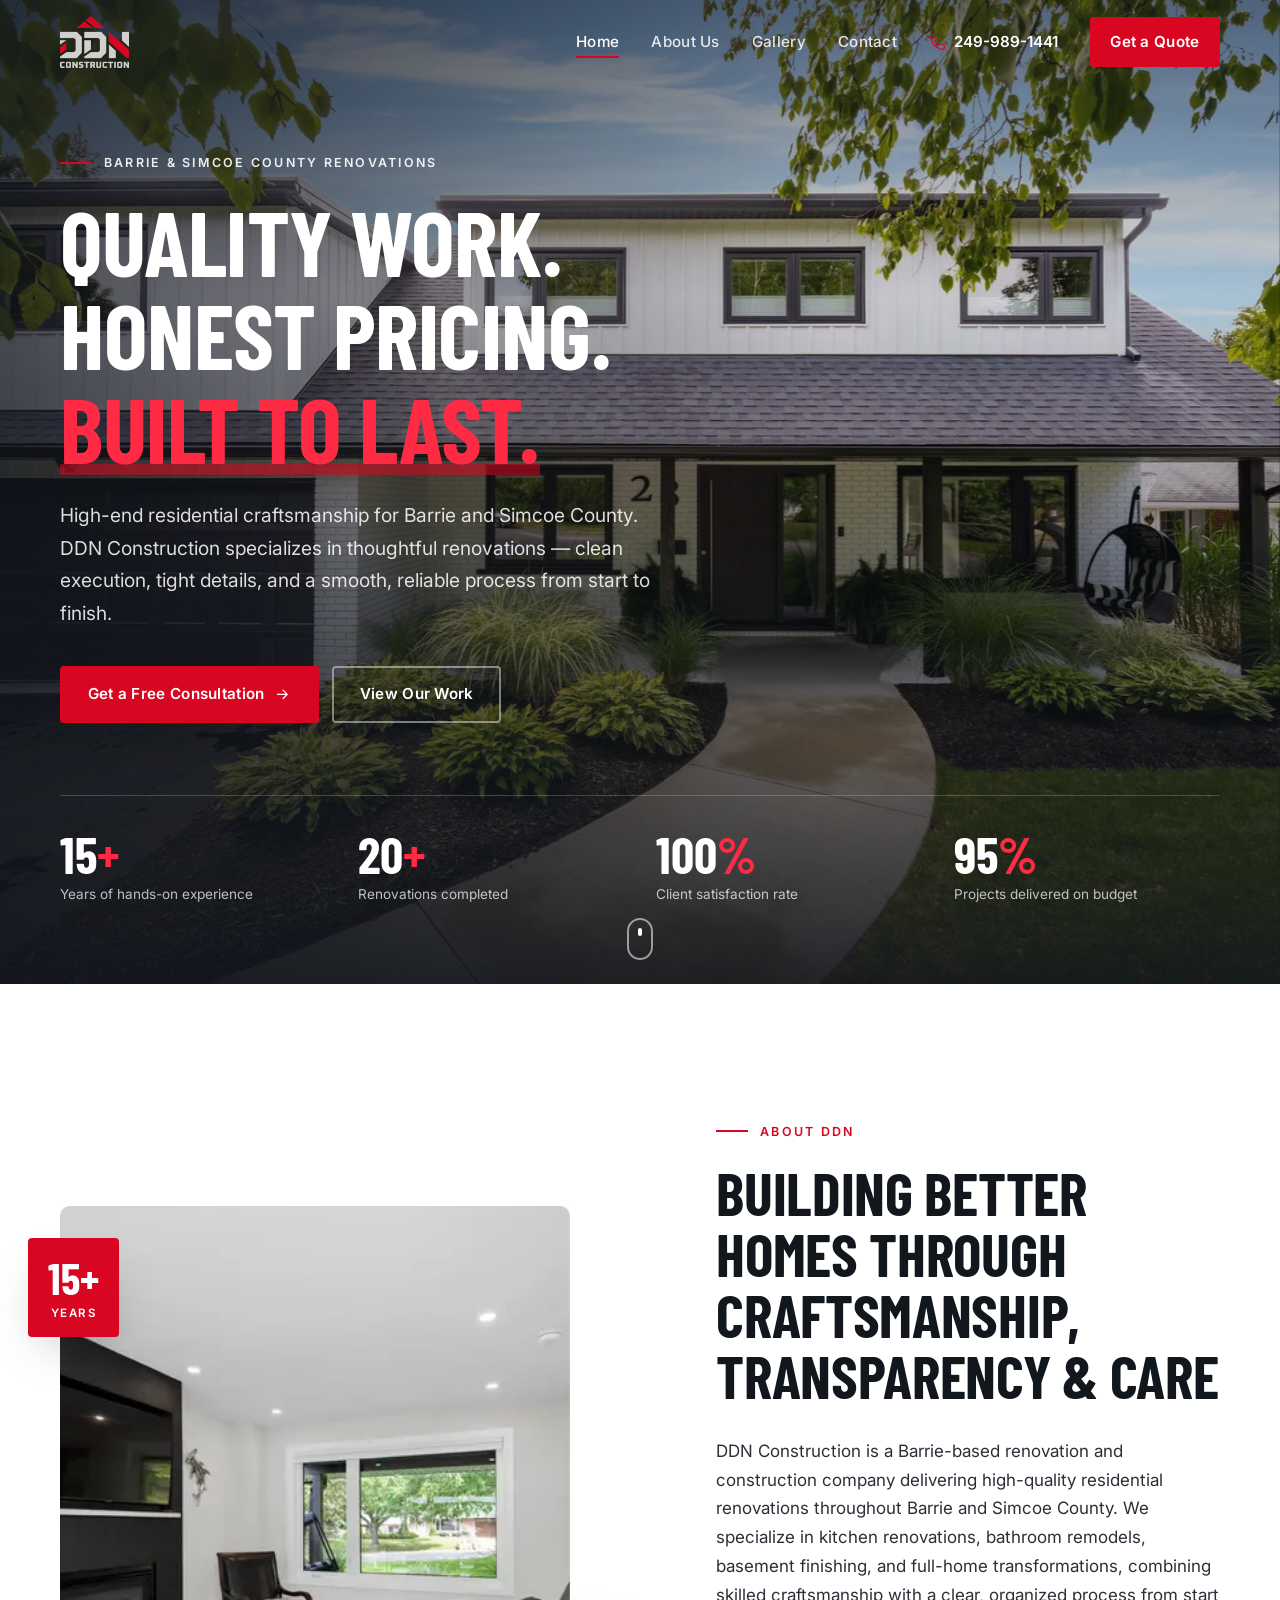
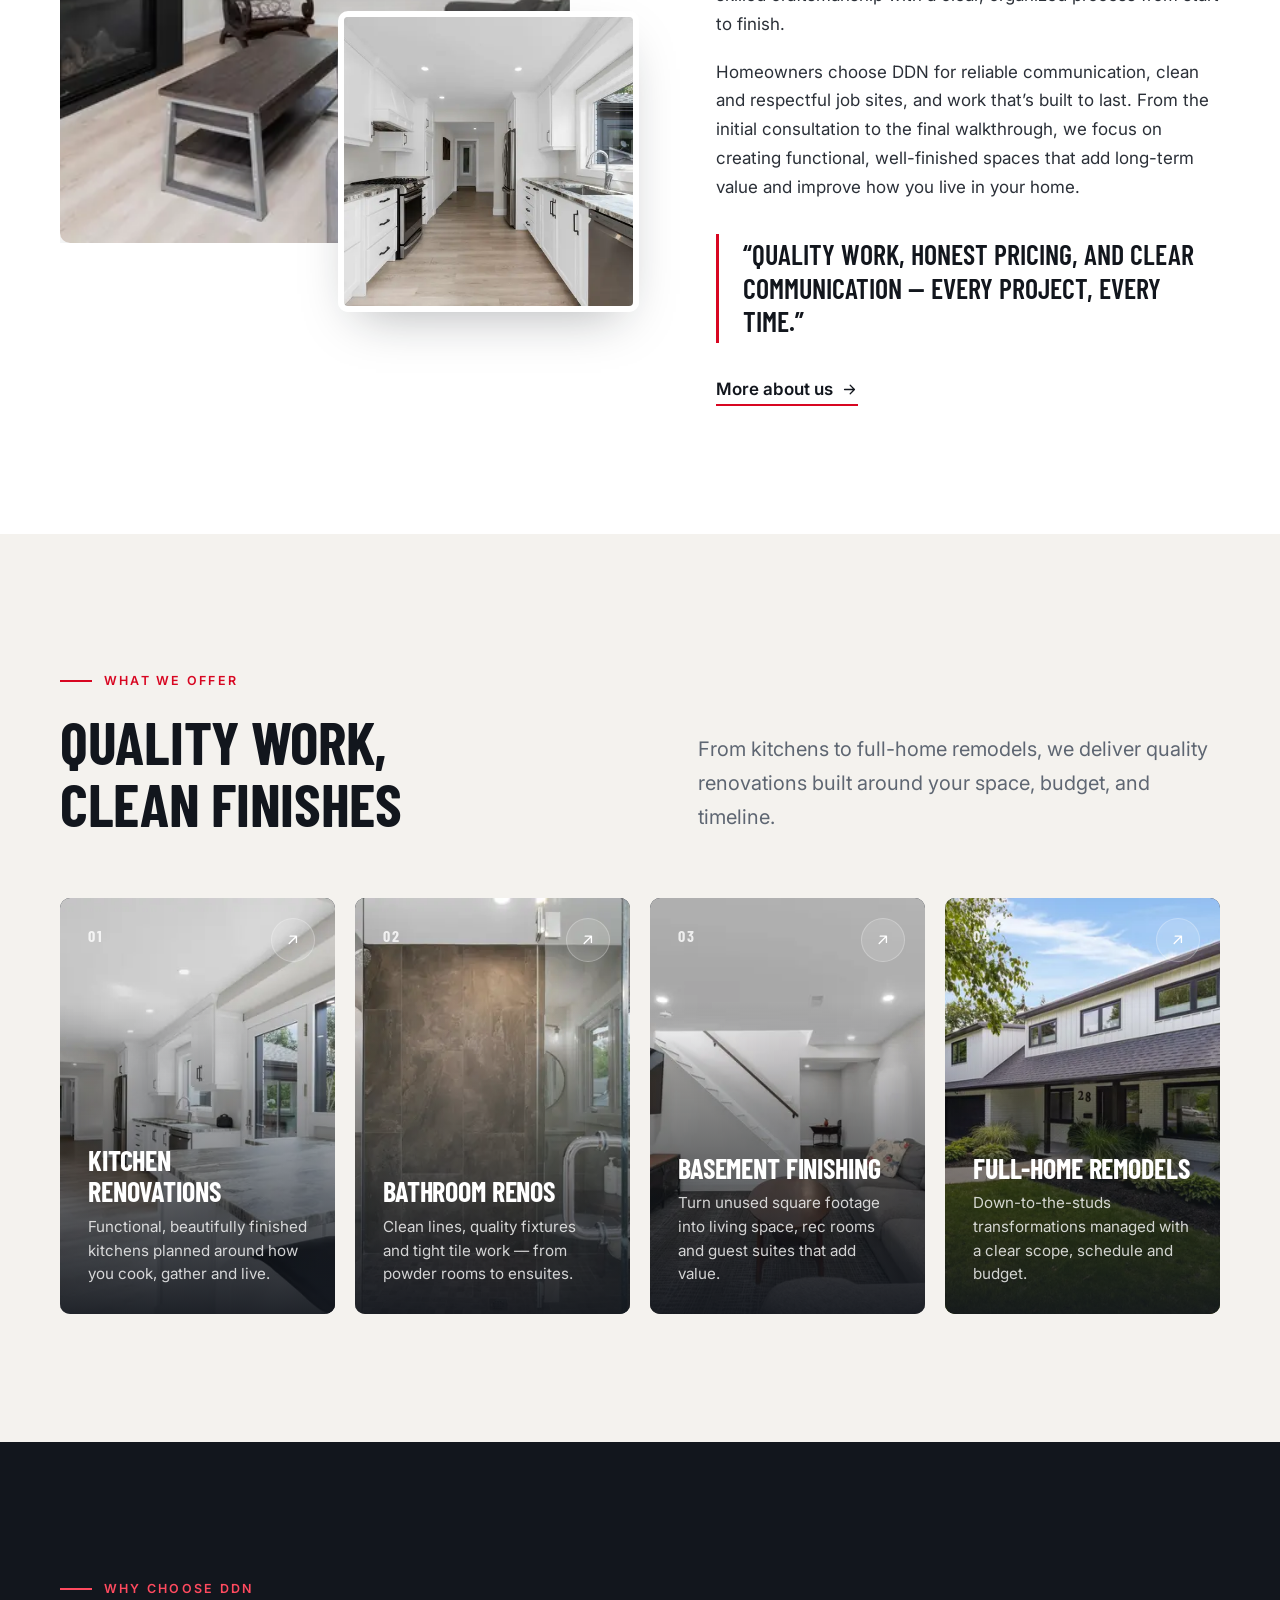
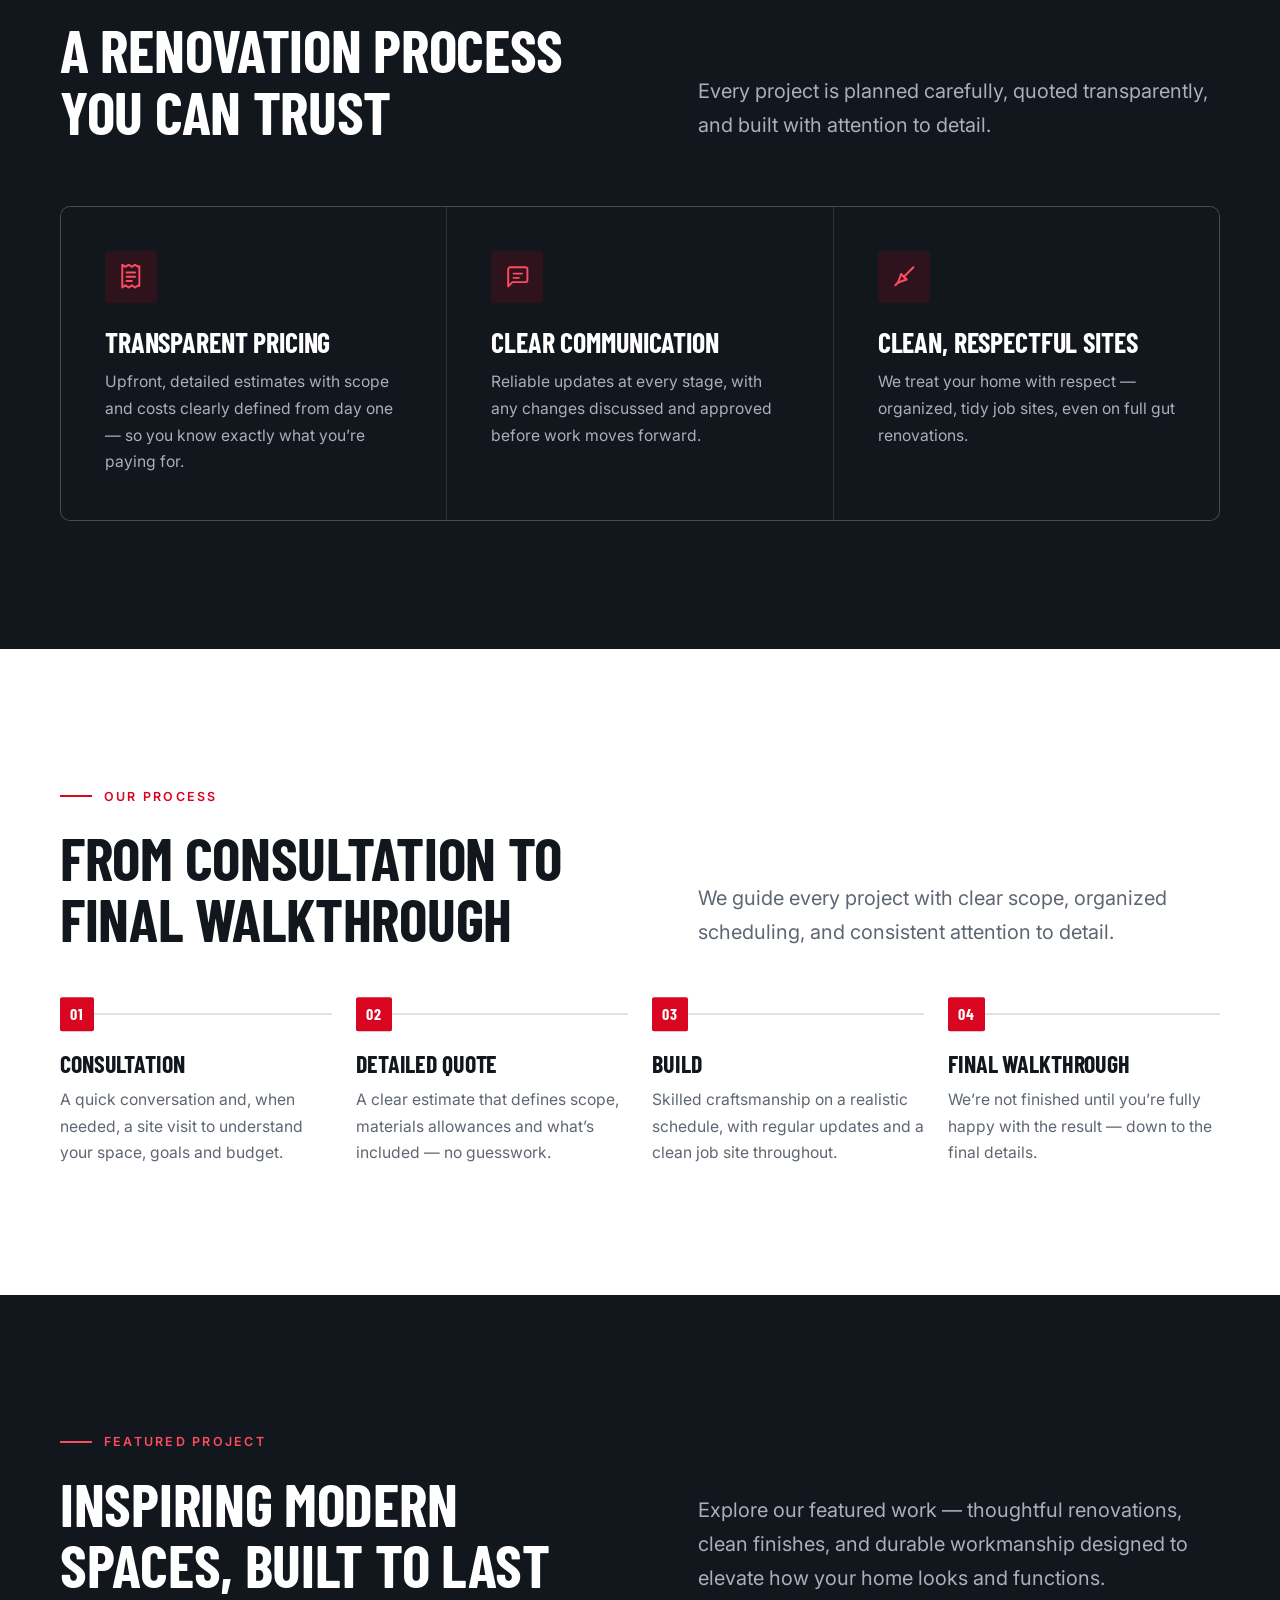
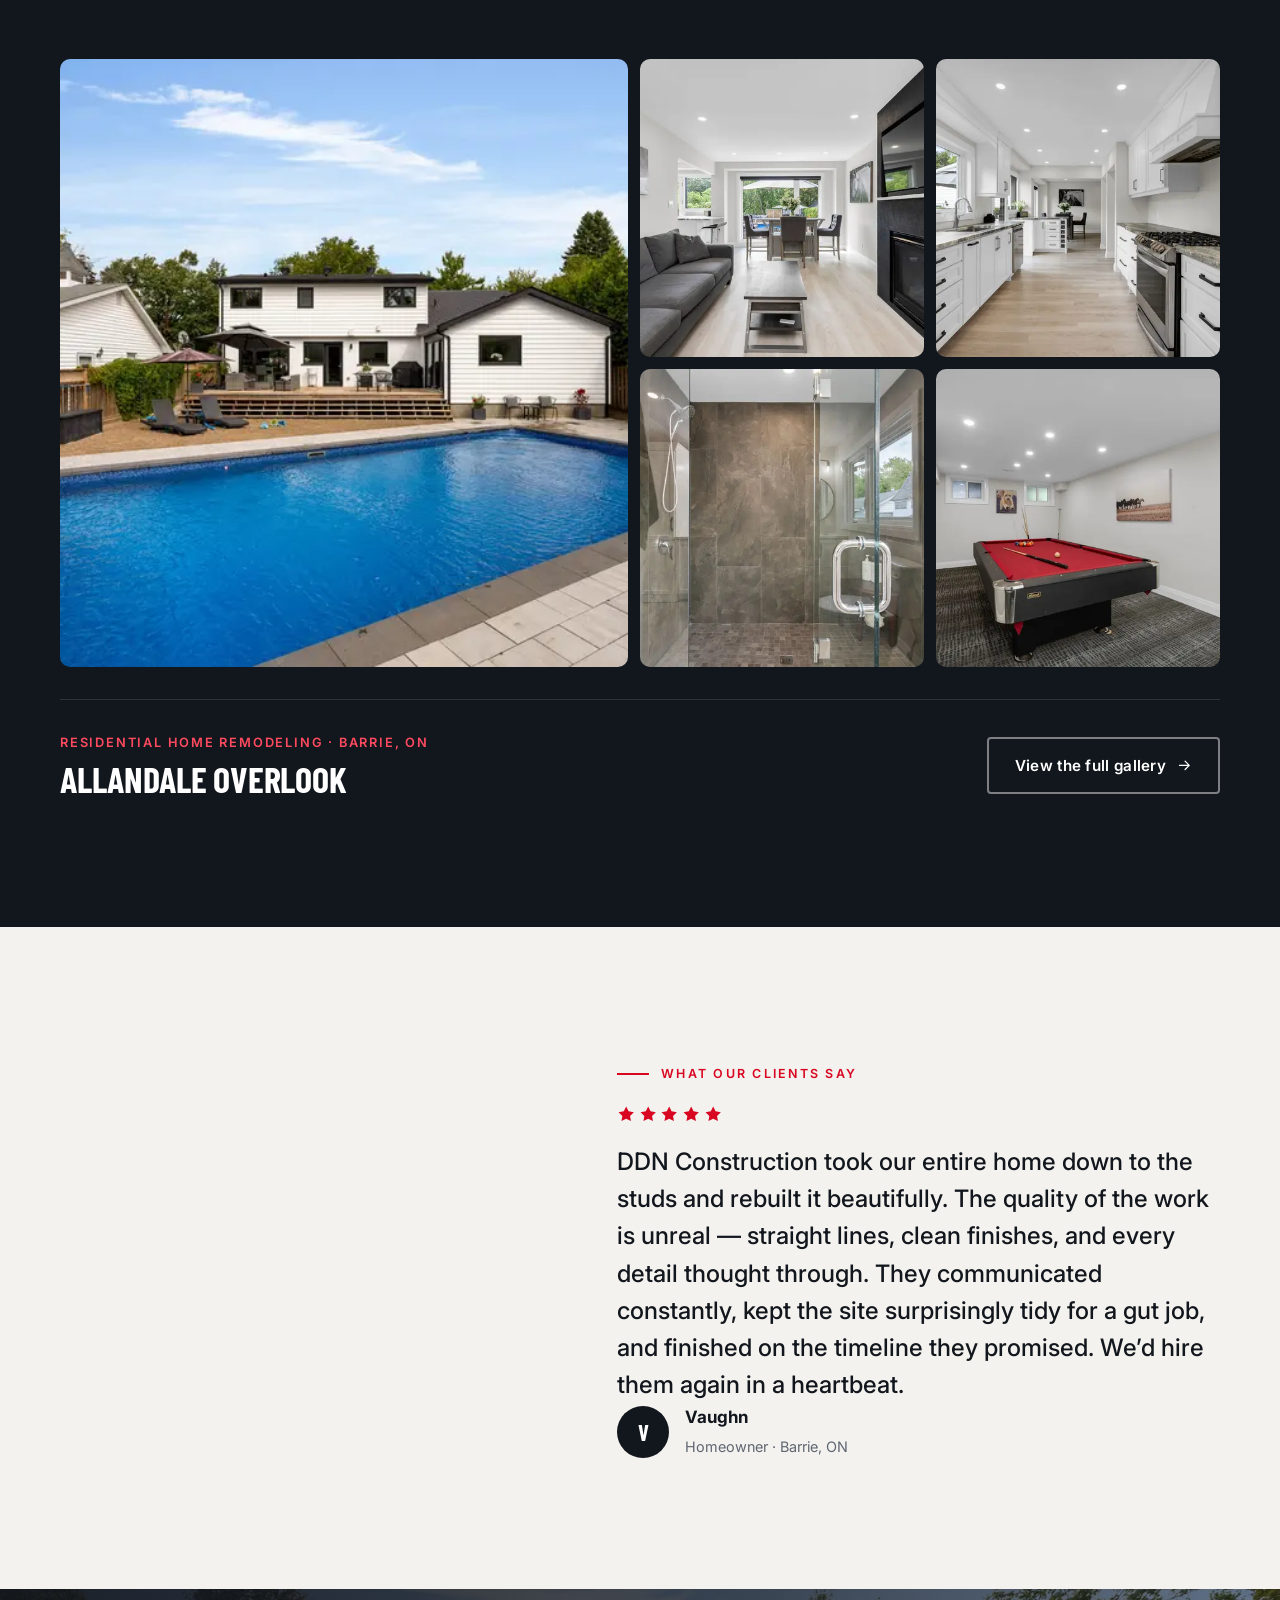
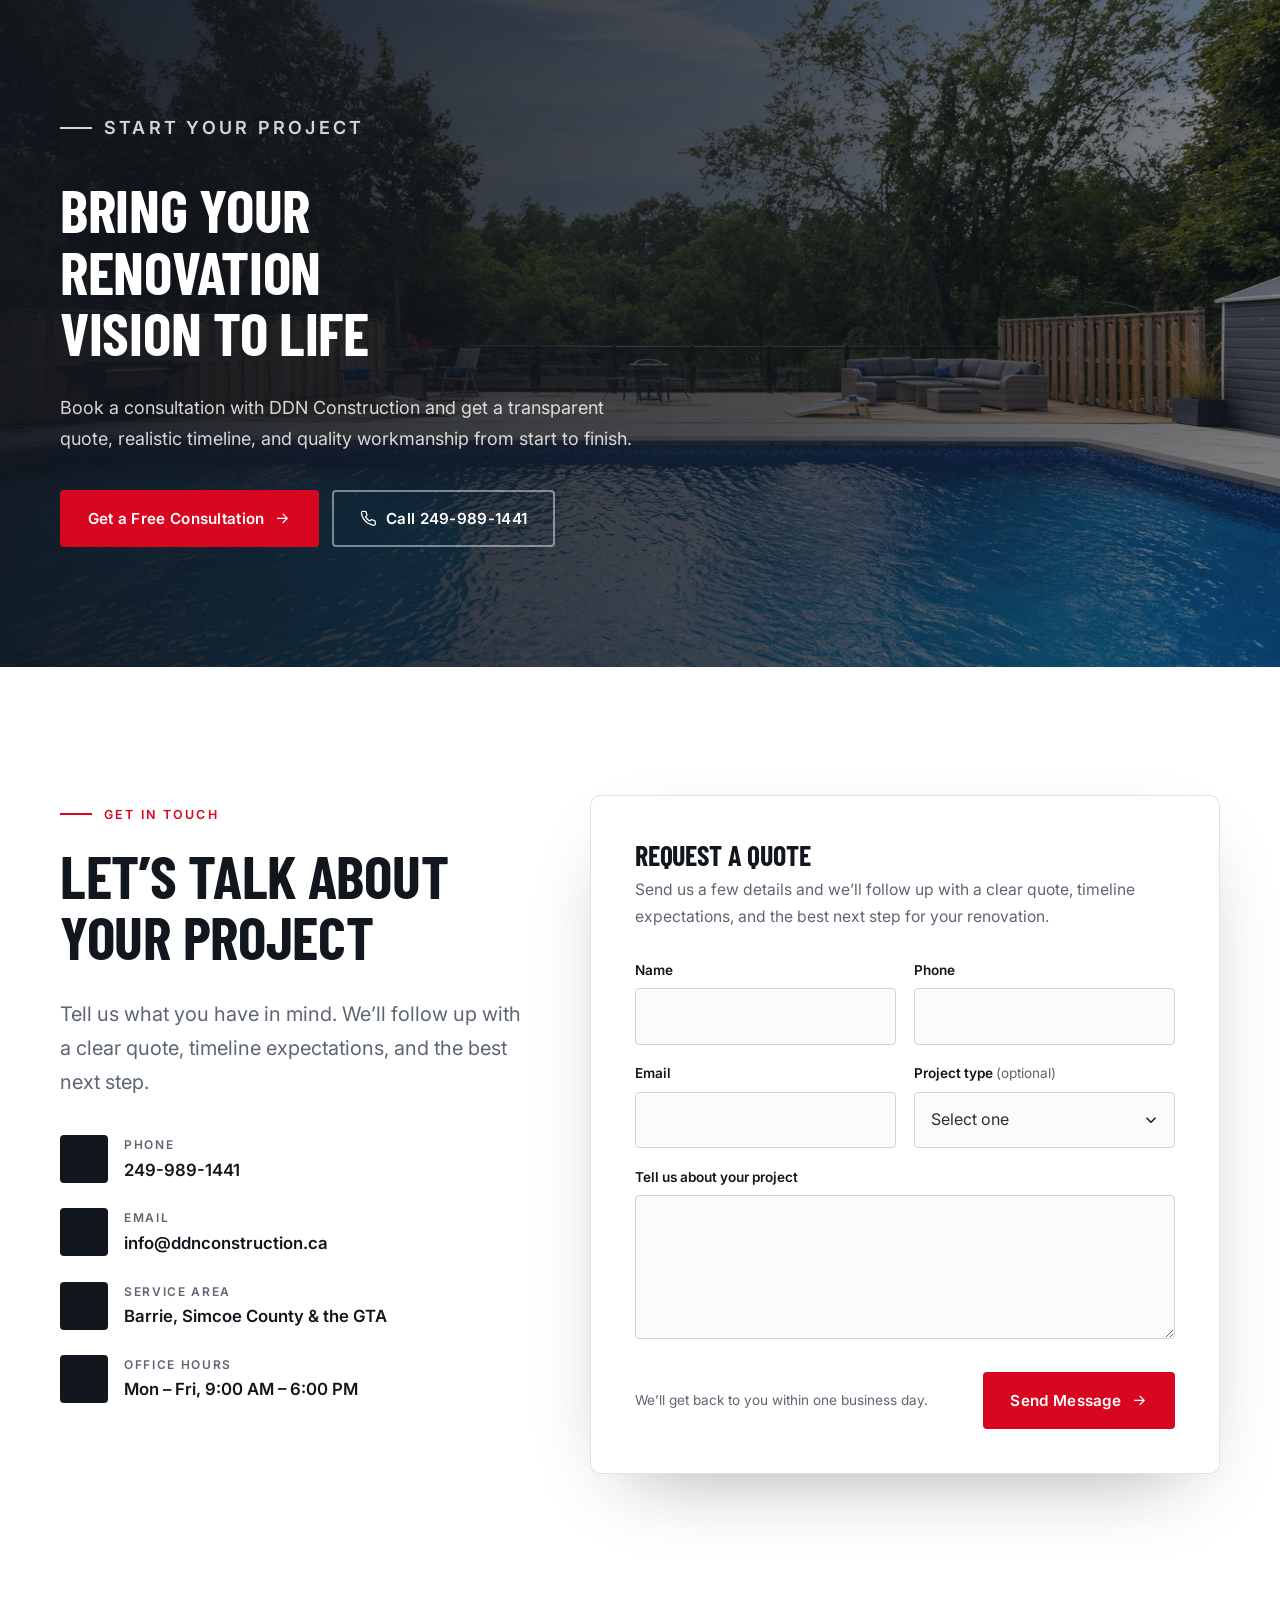
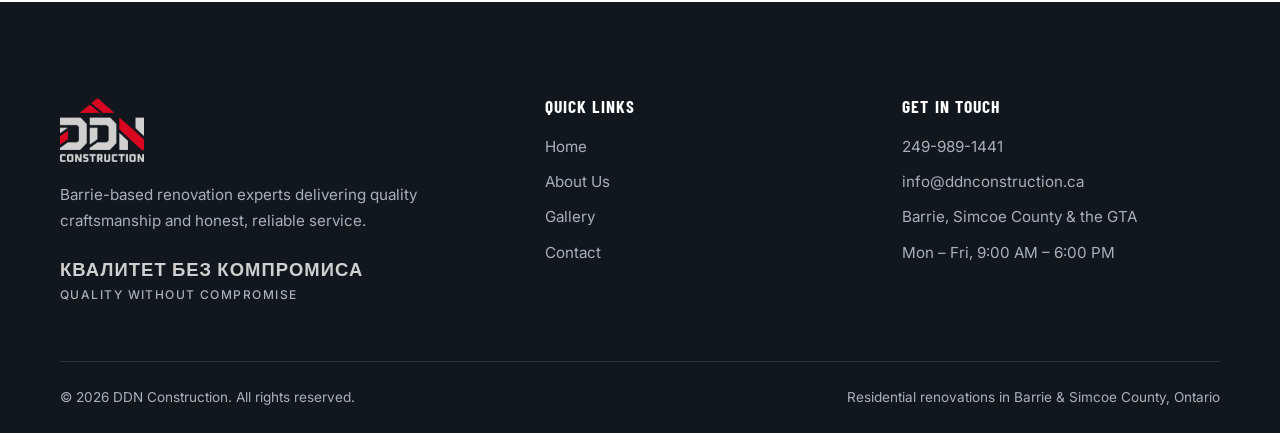
==== commit 2b5ef42a: "Add load-in, scroll and hover animations - Header drop-in and staggered hero/page-hero entrance with" ====
--- a/index.html
+++ b/index.html
@@ -22,12 +22,14 @@
 <link rel="preconnect" href="https://fonts.gstatic.com" crossorigin>
 <link rel="stylesheet" href="https://fonts.googleapis.com/css2?family=Barlow+Condensed:wght@600;700&family=Inter:wght@400;500;600;700&display=swap">
 <link rel="stylesheet" href="/assets/css/styles.css">
+<meta name="view-transition" content="same-origin">
 <script src="/assets/js/main.js" defer></script>
 <script type="application/ld+json">{"@context": "https://schema.org", "@type": "GeneralContractor", "name": "DDN Construction", "url": "https://ddnconstruction.ca/", "logo": "https://ddnconstruction.ca/assets/img/logo.png", "image": "https://ddnconstruction.ca/assets/img/og-image.jpg", "description": "Barrie-based renovation and construction company delivering high-quality residential renovations throughout Barrie and Simcoe County.", "telephone": "+1-249-989-1441", "email": "info@ddnconstruction.ca", "address": {"@type": "PostalAddress", "addressLocality": "Barrie", "addressRegion": "ON", "addressCountry": "CA"}, "areaServed": ["Barrie", "Simcoe County", "Greater Toronto Area"], "founder": {"@type": "Person", "name": "Dragan Kosanovic"}, "openingHoursSpecification": [{"@type": "OpeningHoursSpecification", "dayOfWeek": ["Monday", "Tuesday", "Wednesday", "Thursday", "Friday"], "opens": "09:00", "closes": "18:00"}]}</script>
 <link rel="preload" as="image" href="/assets/img/projects/allandale-05-lg.webp" imagesrcset="/assets/img/projects/allandale-05-sm.webp 720w, /assets/img/projects/allandale-05-lg.webp 1600w" imagesizes="100vw">
 </head>
 <body>
 <a class="skip-link" href="#main">Skip to content</a>
+<div class="scroll-progress" aria-hidden="true"></div>
 <header class="site-header">
   <div class="container site-header__inner">
     <a class="brand" href="/" aria-label="DDN Construction home">
@@ -49,6 +51,7 @@
 
 <main id="main">
 <section class="hero">
+  <a class="scroll-cue" href="#about-title" aria-label="Scroll to content"><span></span></a>
   <div class="hero__media"><img src="/assets/img/projects/allandale-05-lg.webp" srcset="/assets/img/projects/allandale-05-sm.webp 720w, /assets/img/projects/allandale-05-lg.webp 1600w" sizes="100vw" width="1600" height="1066" alt="Modern renovated two-storey home in Barrie by DDN Construction" fetchpriority="high"></div>
   <div class="container hero__content">
     <p class="eyebrow">Barrie &amp; Simcoe County Renovations</p>
@@ -58,7 +61,7 @@
       <a class="btn" href="/contact/">Get a Free Consultation <svg viewBox="0 0 24 24" fill="none" stroke="currentColor" stroke-width="1.8" stroke-linecap="round" stroke-linejoin="round" aria-hidden="true"><path d="M5 12h14M13 6l6 6-6 6"/></svg></a>
       <a class="btn btn--ghost" href="/gallery/">View Our Work</a>
     </div>
-    <div class="hero__stats count-group">
+    <div class="hero__stats count-group stagger">
       <div><div class="stat__num"><span data-count="15">15</span><span class="unit">+</span></div><div class="stat__label">Years of hands-on experience</div></div>
       <div><div class="stat__num"><span data-count="20">20</span><span class="unit">+</span></div><div class="stat__label">Renovations completed</div></div>
       <div><div class="stat__num"><span data-count="100">100</span><span class="unit">%</span></div><div class="stat__label">Client satisfaction rate</div></div>
@@ -69,7 +72,7 @@
 
 <section class="section" aria-labelledby="about-title">
   <div class="container split split--wide-media">
-    <div class="media-stack reveal">
+    <div class="media-stack reveal reveal--media">
       <div class="media-stack__main"><img src="/assets/img/projects/allandale-13-lg.webp" srcset="/assets/img/projects/allandale-13-sm.webp 720w, /assets/img/projects/allandale-13-lg.webp 1600w" sizes="(min-width: 960px) 50vw, 100vw" width="1600" height="1066" alt="Bright renovated living room with large windows" loading="lazy" decoding="async"></div>
       <div class="media-stack__inset"><img src="/assets/img/projects/allandale-17-sm.webp" srcset="/assets/img/projects/allandale-17-sm.webp 720w, /assets/img/projects/allandale-17-lg.webp 1600w" sizes="(min-width: 960px) 25vw, 50vw" width="720" height="480" alt="Kitchen with quartz countertops and white cabinetry" loading="lazy" decoding="async"></div>
       <div class="media-stack__badge"><strong>15+</strong><span>Years</span></div>
@@ -94,29 +97,29 @@
       </div>
       <p class="lede">From kitchens to full-home remodels, we deliver quality renovations built around your space, budget, and timeline.</p>
     </div>
-    <div class="services">
-      <a class="service reveal" href="/gallery/">
+    <div class="services stagger">
+      <a class="service" href="/gallery/">
         <img src="/assets/img/projects/allandale-16-sm.webp" srcset="/assets/img/projects/allandale-16-sm.webp 720w, /assets/img/projects/allandale-16-lg.webp 1600w" sizes="(min-width: 1100px) 25vw, (min-width: 640px) 50vw, 100vw" width="720" height="480" alt="" loading="lazy" decoding="async">
         <span class="service__num">01</span>
         <span class="service__arrow"><svg viewBox="0 0 24 24" fill="none" stroke="currentColor" stroke-width="1.8" stroke-linecap="round" stroke-linejoin="round" aria-hidden="true"><path d="M5 12h14M13 6l6 6-6 6"/></svg></span>
         <h3>Kitchen Renovations</h3>
         <p>Functional, beautifully finished kitchens planned around how you cook, gather and live.</p>
       </a>
-      <a class="service reveal" href="/gallery/">
+      <a class="service" href="/gallery/">
         <img src="/assets/img/projects/allandale-30-sm.webp" srcset="/assets/img/projects/allandale-30-sm.webp 720w, /assets/img/projects/allandale-30-lg.webp 1600w" sizes="(min-width: 1100px) 25vw, (min-width: 640px) 50vw, 100vw" width="720" height="480" alt="" loading="lazy" decoding="async">
         <span class="service__num">02</span>
         <span class="service__arrow"><svg viewBox="0 0 24 24" fill="none" stroke="currentColor" stroke-width="1.8" stroke-linecap="round" stroke-linejoin="round" aria-hidden="true"><path d="M5 12h14M13 6l6 6-6 6"/></svg></span>
         <h3>Bathroom Renos</h3>
         <p>Clean lines, quality fixtures and tight tile work — from powder rooms to ensuites.</p>
       </a>
-      <a class="service reveal" href="/gallery/">
+      <a class="service" href="/gallery/">
         <img src="/assets/img/projects/allandale-42-sm.webp" srcset="/assets/img/projects/allandale-42-sm.webp 720w, /assets/img/projects/allandale-42-lg.webp 1600w" sizes="(min-width: 1100px) 25vw, (min-width: 640px) 50vw, 100vw" width="720" height="480" alt="" loading="lazy" decoding="async">
         <span class="service__num">03</span>
         <span class="service__arrow"><svg viewBox="0 0 24 24" fill="none" stroke="currentColor" stroke-width="1.8" stroke-linecap="round" stroke-linejoin="round" aria-hidden="true"><path d="M5 12h14M13 6l6 6-6 6"/></svg></span>
         <h3>Basement Finishing</h3>
         <p>Turn unused square footage into living space, rec rooms and guest suites that add value.</p>
       </a>
-      <a class="service reveal" href="/gallery/">
+      <a class="service" href="/gallery/">
         <img src="/assets/img/projects/allandale-04-sm.webp" srcset="/assets/img/projects/allandale-04-sm.webp 720w, /assets/img/projects/allandale-04-lg.webp 1600w" sizes="(min-width: 1100px) 25vw, (min-width: 640px) 50vw, 100vw" width="720" height="480" alt="" loading="lazy" decoding="async">
         <span class="service__num">04</span>
         <span class="service__arrow"><svg viewBox="0 0 24 24" fill="none" stroke="currentColor" stroke-width="1.8" stroke-linecap="round" stroke-linejoin="round" aria-hidden="true"><path d="M5 12h14M13 6l6 6-6 6"/></svg></span>
@@ -136,7 +139,7 @@
       </div>
       <p class="lede">Every project is planned carefully, quoted transparently, and built with attention to detail.</p>
     </div>
-    <div class="values reveal">
+    <div class="values stagger">
       <div class="value"><div class="value__icon"><svg viewBox="0 0 24 24" fill="none" stroke="currentColor" stroke-width="1.8" stroke-linecap="round" stroke-linejoin="round" aria-hidden="true"><path d="M4 2v20l3-2 3 2 3-2 3 2 3-2 1 .7V2l-1 .7-3-2-3 2-3-2-3 2-3-2Z"/><path d="M8 8h8M8 12h8M8 16h5"/></svg></div><h3>Transparent pricing</h3><p>Upfront, detailed estimates with scope and costs clearly defined from day one — so you know exactly what you’re paying for.</p></div>
       <div class="value"><div class="value__icon"><svg viewBox="0 0 24 24" fill="none" stroke="currentColor" stroke-width="1.8" stroke-linecap="round" stroke-linejoin="round" aria-hidden="true"><path d="M21 15a2 2 0 0 1-2 2H7l-4 4V5a2 2 0 0 1 2-2h14a2 2 0 0 1 2 2z"/><path d="M8 9h8M8 13h5"/></svg></div><h3>Clear communication</h3><p>Reliable updates at every stage, with any changes discussed and approved before work moves forward.</p></div>
       <div class="value"><div class="value__icon"><svg viewBox="0 0 24 24" fill="none" stroke="currentColor" stroke-width="1.8" stroke-linecap="round" stroke-linejoin="round" aria-hidden="true"><path d="m13 11 8-8"/><path d="M9.5 9.5 14.5 14.5"/><path d="M4 20c2-1 3.5-4 5.5-10.5l5 5C8 16.5 5 18 4 20Z"/></svg></div><h3>Clean, respectful sites</h3><p>We treat your home with respect — organized, tidy job sites, even on full gut renovations.</p></div>
@@ -153,7 +156,7 @@
       </div>
       <p class="lede">We guide every project with clear scope, organized scheduling, and consistent attention to detail.</p>
     </div>
-    <ol class="process reveal">
+    <ol class="process stagger">
       <li><h3>Consultation</h3><p>A quick conversation and, when needed, a site visit to understand your space, goals and budget.</p></li>
       <li><h3>Detailed quote</h3><p>A clear estimate that defines scope, materials allowances and what’s included — no guesswork.</p></li>
       <li><h3>Build</h3><p>Skilled craftsmanship on a realistic schedule, with regular updates and a clean job site throughout.</p></li>
@@ -171,7 +174,7 @@
       </div>
       <p class="lede">Explore our featured work — thoughtful renovations, clean finishes, and durable workmanship designed to elevate how your home looks and functions.</p>
     </div>
-    <div class="project-mosaic reveal">
+    <div class="project-mosaic stagger">
       <a href="/assets/img/projects/allandale-47-lg.webp" data-lightbox="featured" data-caption="Allandale Overlook — Backyard deck and in-ground pool"><img src="/assets/img/projects/allandale-47-lg.webp" srcset="/assets/img/projects/allandale-47-sm.webp 720w, /assets/img/projects/allandale-47-lg.webp 1600w" sizes="(min-width: 900px) 50vw, 100vw" width="1600" height="1066" alt="Backyard deck and in-ground pool" loading="lazy" decoding="async"></a>
       <a href="/assets/img/projects/allandale-12-lg.webp" data-lightbox="featured" data-caption="Allandale Overlook — Open living room with modern fireplace wall"><img src="/assets/img/projects/allandale-12-sm.webp" srcset="/assets/img/projects/allandale-12-sm.webp 720w, /assets/img/projects/allandale-12-lg.webp 1600w" sizes="(min-width: 900px) 25vw, 50vw" width="720" height="480" alt="Open living room with modern fireplace wall" loading="lazy" decoding="async"></a>
       <a href="/assets/img/projects/allandale-19-lg.webp" data-lightbox="featured" data-caption="Allandale Overlook — Renovated white kitchen with stainless appliances"><img src="/assets/img/projects/allandale-19-sm.webp" srcset="/assets/img/projects/allandale-19-sm.webp 720w, /assets/img/projects/allandale-19-lg.webp 1600w" sizes="(min-width: 900px) 25vw, 50vw" width="720" height="480" alt="Renovated white kitchen with stainless appliances" loading="lazy" decoding="async"></a>
@@ -189,10 +192,10 @@
   <div class="container">
     <h2 id="reviews-title" class="visually-hidden">Client testimonials</h2>
     <div class="testimonial">
-      <div class="testimonial__media reveal"><img src="/assets/img/projects/allandale-06-lg.webp" srcset="/assets/img/projects/allandale-06-sm.webp 720w, /assets/img/projects/allandale-06-lg.webp 1600w" sizes="(min-width: 960px) 45vw, 100vw" width="1600" height="1066" alt="Front entrance of a remodeled home" loading="lazy" decoding="async"></div>
+      <div class="testimonial__media reveal reveal--clip"><img src="/assets/img/projects/allandale-06-lg.webp" srcset="/assets/img/projects/allandale-06-sm.webp 720w, /assets/img/projects/allandale-06-lg.webp 1600w" sizes="(min-width: 960px) 45vw, 100vw" width="1600" height="1066" alt="Front entrance of a remodeled home" loading="lazy" decoding="async"></div>
       <figure class="reveal" style="margin:0">
         <p class="eyebrow">What our clients say</p>
-        <div class="stars" aria-label="5 out of 5 stars"><svg viewBox="0 0 24 24" fill="none" stroke="currentColor" stroke-width="1.8" stroke-linecap="round" stroke-linejoin="round" aria-hidden="true"><path fill="currentColor" stroke="none" d="m12 2 3.1 6.3 6.9 1-5 4.9 1.2 6.8L12 17.8 5.8 21l1.2-6.8-5-4.9 6.9-1Z"/></svg><svg viewBox="0 0 24 24" fill="none" stroke="currentColor" stroke-width="1.8" stroke-linecap="round" stroke-linejoin="round" aria-hidden="true"><path fill="currentColor" stroke="none" d="m12 2 3.1 6.3 6.9 1-5 4.9 1.2 6.8L12 17.8 5.8 21l1.2-6.8-5-4.9 6.9-1Z"/></svg><svg viewBox="0 0 24 24" fill="none" stroke="currentColor" stroke-width="1.8" stroke-linecap="round" stroke-linejoin="round" aria-hidden="true"><path fill="currentColor" stroke="none" d="m12 2 3.1 6.3 6.9 1-5 4.9 1.2 6.8L12 17.8 5.8 21l1.2-6.8-5-4.9 6.9-1Z"/></svg><svg viewBox="0 0 24 24" fill="none" stroke="currentColor" stroke-width="1.8" stroke-linecap="round" stroke-linejoin="round" aria-hidden="true"><path fill="currentColor" stroke="none" d="m12 2 3.1 6.3 6.9 1-5 4.9 1.2 6.8L12 17.8 5.8 21l1.2-6.8-5-4.9 6.9-1Z"/></svg><svg viewBox="0 0 24 24" fill="none" stroke="currentColor" stroke-width="1.8" stroke-linecap="round" stroke-linejoin="round" aria-hidden="true"><path fill="currentColor" stroke="none" d="m12 2 3.1 6.3 6.9 1-5 4.9 1.2 6.8L12 17.8 5.8 21l1.2-6.8-5-4.9 6.9-1Z"/></svg></div>
+        <div class="stars stagger" aria-label="5 out of 5 stars"><svg viewBox="0 0 24 24" fill="none" stroke="currentColor" stroke-width="1.8" stroke-linecap="round" stroke-linejoin="round" aria-hidden="true"><path fill="currentColor" stroke="none" d="m12 2 3.1 6.3 6.9 1-5 4.9 1.2 6.8L12 17.8 5.8 21l1.2-6.8-5-4.9 6.9-1Z"/></svg><svg viewBox="0 0 24 24" fill="none" stroke="currentColor" stroke-width="1.8" stroke-linecap="round" stroke-linejoin="round" aria-hidden="true"><path fill="currentColor" stroke="none" d="m12 2 3.1 6.3 6.9 1-5 4.9 1.2 6.8L12 17.8 5.8 21l1.2-6.8-5-4.9 6.9-1Z"/></svg><svg viewBox="0 0 24 24" fill="none" stroke="currentColor" stroke-width="1.8" stroke-linecap="round" stroke-linejoin="round" aria-hidden="true"><path fill="currentColor" stroke="none" d="m12 2 3.1 6.3 6.9 1-5 4.9 1.2 6.8L12 17.8 5.8 21l1.2-6.8-5-4.9 6.9-1Z"/></svg><svg viewBox="0 0 24 24" fill="none" stroke="currentColor" stroke-width="1.8" stroke-linecap="round" stroke-linejoin="round" aria-hidden="true"><path fill="currentColor" stroke="none" d="m12 2 3.1 6.3 6.9 1-5 4.9 1.2 6.8L12 17.8 5.8 21l1.2-6.8-5-4.9 6.9-1Z"/></svg><svg viewBox="0 0 24 24" fill="none" stroke="currentColor" stroke-width="1.8" stroke-linecap="round" stroke-linejoin="round" aria-hidden="true"><path fill="currentColor" stroke="none" d="m12 2 3.1 6.3 6.9 1-5 4.9 1.2 6.8L12 17.8 5.8 21l1.2-6.8-5-4.9 6.9-1Z"/></svg></div>
         <blockquote>
           <p class="testimonial__quote">DDN Construction took our entire home down to the studs and rebuilt it beautifully. The quality of the work is unreal — straight lines, clean finishes, and every detail thought through. They communicated constantly, kept the site surprisingly tidy for a gut job, and finished on the timeline they promised. We’d hire them again in a heartbeat.</p>
         </blockquote>
@@ -224,14 +227,14 @@
       <p class="eyebrow">Get in touch</p>
       <h2 id="contact-title">Let’s talk about your project</h2>
       <p class="lede">Tell us what you have in mind. We’ll follow up with a clear quote, timeline expectations, and the best next step.</p>
-      <ul class="contact-list">
+      <ul class="contact-list stagger">
         <li><span class="contact-list__icon"><svg viewBox="0 0 24 24" fill="none" stroke="currentColor" stroke-width="1.8" stroke-linecap="round" stroke-linejoin="round" aria-hidden="true"><path d="M22 16.9v3a2 2 0 0 1-2.2 2 19.8 19.8 0 0 1-8.6-3.1 19.5 19.5 0 0 1-6-6A19.8 19.8 0 0 1 2.1 4.2 2 2 0 0 1 4.1 2h3a2 2 0 0 1 2 1.7c.1.9.4 1.8.7 2.7a2 2 0 0 1-.5 2.1L8 9.8a16 16 0 0 0 6 6l1.3-1.3a2 2 0 0 1 2.1-.4c.9.3 1.8.6 2.7.7a2 2 0 0 1 1.7 2z"/></svg></span><div><small>Phone</small><a href="tel:+12499891441">249-989-1441</a></div></li>
         <li><span class="contact-list__icon"><svg viewBox="0 0 24 24" fill="none" stroke="currentColor" stroke-width="1.8" stroke-linecap="round" stroke-linejoin="round" aria-hidden="true"><rect x="2" y="4" width="20" height="16" rx="2"/><path d="m22 7-10 6L2 7"/></svg></span><div><small>Email</small><a href="mailto:info@ddnconstruction.ca">info@ddnconstruction.ca</a></div></li>
         <li><span class="contact-list__icon"><svg viewBox="0 0 24 24" fill="none" stroke="currentColor" stroke-width="1.8" stroke-linecap="round" stroke-linejoin="round" aria-hidden="true"><path d="M20 10c0 6-8 12-8 12s-8-6-8-12a8 8 0 0 1 16 0Z"/><circle cx="12" cy="10" r="3"/></svg></span><div><small>Service area</small><span>Barrie, Simcoe County &amp; the GTA</span></div></li>
         <li><span class="contact-list__icon"><svg viewBox="0 0 24 24" fill="none" stroke="currentColor" stroke-width="1.8" stroke-linecap="round" stroke-linejoin="round" aria-hidden="true"><circle cx="12" cy="12" r="10"/><path d="M12 6v6l4 2"/></svg></span><div><small>Office hours</small><span>Mon – Fri, 9:00 AM – 6:00 PM</span></div></li>
       </ul>
     </div>
-    <div class="reveal">
+    <div class="reveal reveal--right">
       <div class="form-card">
         <h3>Request a quote</h3>
         <p>Send us a few details and we’ll follow up with a clear quote, timeline expectations, and the best next step for your renovation.</p>
--- a/assets/css/styles.css
+++ b/assets/css/styles.css
@@ -112,7 +112,7 @@
   min-height: 3.25rem; padding: 0.85rem 1.6rem;
   background: var(--bg); color: var(--fg); border: 2px solid var(--bd); border-radius: var(--radius);
   font-weight: 600; font-size: 0.95rem; letter-spacing: 0.02em; text-decoration: none; cursor: pointer;
-  transition: background-color .25s var(--ease), color .25s var(--ease), border-color .25s var(--ease), transform .25s var(--ease);
+  transition: background-color .25s var(--ease), color .25s var(--ease), border-color .25s var(--ease), transform .25s var(--ease), box-shadow .25s var(--ease);
 }
 .btn:hover { --bg: var(--red-dark); --bd: var(--red-dark); }
 .btn:active { transform: translateY(1px); }
@@ -467,7 +467,6 @@
   content: ""; position: absolute; inset: 0; background: rgba(18,22,29,0); transition: background .3s;
 }
 .gallery__item a:hover img { transform: scale(1.04); }
-.gallery__item a:hover::after { background: rgba(18,22,29,.15); }
 
 /* Lightbox */
 .lightbox {
@@ -543,8 +542,209 @@
 .message-page p { max-width: 34rem; margin-inline: auto; margin-bottom: 2rem; font-size: 1.1rem; }
 .message-page .btn-row { justify-content: center; }
 
-/* ---------- Reveal on scroll ---------- */
-.reveal { opacity: 0; transform: translateY(24px); transition: opacity .9s var(--ease), transform .9s var(--ease); }
+/* ==========================================================================
+   Motion
+   ========================================================================== */
+
+/* Cross-page fade (supported browsers; others just navigate normally) */
+@view-transition { navigation: auto; }
+::view-transition-old(root) { animation: vt-out .35s var(--ease) both; }
+::view-transition-new(root) { animation: vt-in .5s var(--ease) both; }
+@keyframes vt-out { to { opacity: 0; transform: translateY(-12px); } }
+@keyframes vt-in { from { opacity: 0; transform: translateY(16px); } }
+
+/* Scroll progress bar */
+.scroll-progress {
+  position: fixed; top: 0; left: 0; right: 0; height: 3px; z-index: 150; pointer-events: none;
+  background: linear-gradient(90deg, var(--red), #ff4a5f);
+  transform-origin: 0 50%; transform: scaleX(var(--progress, 0));
+}
+
+/* Header drops in on load */
+.site-header { animation: header-in .9s var(--ease) both; }
+@keyframes header-in { from { transform: translateY(-100%); opacity: 0; } }
+
+/* Hero load-in sequence */
+@keyframes rise { from { opacity: 0; transform: translateY(32px); } to { opacity: 1; transform: none; } }
+@keyframes line-grow { from { width: 0; } }
+.hero__content > .eyebrow, .hero h1, .hero__lede, .hero__content > .btn-row,
+.page-hero .container > * { animation: rise 1s var(--ease) both; }
+.hero__content > .eyebrow, .page-hero .breadcrumb { animation-delay: .25s; }
+.hero h1, .page-hero .eyebrow { animation-delay: .4s; }
+.hero__lede, .page-hero h1 { animation-delay: .6s; }
+.hero__content > .btn-row, .page-hero h1 + p { animation-delay: .8s; }
+.hero .eyebrow::before, .page-hero .eyebrow::before { animation: line-grow .8s var(--ease) .7s both; }
+.hero h1 .accent { display: inline-block; background: linear-gradient(transparent 88%, rgba(216,6,33,.55) 88%) no-repeat 0 0 / 0% 100%; animation: underline-in 1s var(--ease) 1.3s forwards; }
+@keyframes underline-in { to { background-size: 100% 100%; } }
+.page-hero__media img { animation: hero-zoom 14s var(--ease) both; }
+
+/* Hero parallax (JS sets --parallax) */
+.hero__media { transform: translate3d(0, var(--parallax, 0px), 0); will-change: transform; }
+
+/* Scroll cue */
+.scroll-cue {
+  position: absolute; left: 50%; bottom: 1.5rem; z-index: 2; width: 26px; height: 42px; margin-left: -13px;
+  border: 2px solid rgba(255,255,255,.55); border-radius: 14px; animation: rise 1s var(--ease) 1.4s both;
+}
+.scroll-cue span { position: absolute; left: 50%; top: 8px; width: 4px; height: 8px; margin-left: -2px; border-radius: 2px; background: #fff; animation: scroll-dot 1.8s ease-in-out infinite; }
+@keyframes scroll-dot { 0% { opacity: 0; transform: translateY(0); } 30% { opacity: 1; } 80%, 100% { opacity: 0; transform: translateY(14px); } }
+.scroll-cue:hover { border-color: #fff; }
+@media (max-width: 760px), (max-height: 700px) { .scroll-cue { display: none; } }
+
+/* ---------- Scroll reveals ---------- */
+.reveal { opacity: 0; transform: translateY(36px); transition: opacity 1s var(--ease), transform 1s var(--ease); }
+.reveal--right { transform: translateX(48px); }
 .reveal.is-visible { opacity: 1; transform: none; }
-.no-js .reveal { opacity: 1; transform: none; }
-@media (prefers-reduced-motion: reduce) { .reveal { opacity: 1; transform: none; transition: none; } }
+
+/* Eyebrow line draws in */
+.reveal .eyebrow::before { width: 0; transition: width .8s var(--ease) .3s; }
+.reveal.is-visible .eyebrow::before { width: 2rem; }
+
+/* Image wipe */
+.reveal--media, .reveal--clip { opacity: 1; transform: none; }
+.reveal--media .media-stack__main, .reveal--clip { clip-path: inset(0 0 100% 0); transition: clip-path 1.3s var(--ease); }
+.reveal--media .media-stack__main img, .reveal--clip img { transform: scale(1.2); transition: transform 1.6s var(--ease); }
+.reveal--media .media-stack__inset { opacity: 0; transform: translate(30px, 30px); transition: opacity 1s var(--ease) .5s, transform 1s var(--ease) .5s; }
+.reveal--media .media-stack__badge { opacity: 0; transform: scale(.6) rotate(-8deg); transition: opacity .6s var(--ease) .9s, transform .8s cubic-bezier(.34,1.56,.64,1) .9s; }
+.reveal--media.is-visible .media-stack__main, .reveal--clip.is-visible { clip-path: inset(0 0 0 0); }
+.reveal--media.is-visible .media-stack__main img, .reveal--clip.is-visible img { transform: none; }
+.reveal--media.is-visible .media-stack__inset { opacity: 1; transform: none; }
+.reveal--media.is-visible .media-stack__badge { opacity: 1; transform: none; animation: float 5s ease-in-out 2s infinite; }
+@keyframes float { 50% { transform: translateY(-8px); } }
+
+/* Staggered children (JS sets --i on each child, then marks them done so hover transitions take over) */
+.stagger:not(.stagger-done) > :not(.item-done) {
+  opacity: 0; transform: translateY(28px);
+  transition: opacity .8s var(--ease), transform .8s var(--ease);
+  transition-delay: calc(var(--i, 0) * 90ms);
+}
+.stagger.is-visible:not(.stagger-done) > *, .stagger > .is-visible:not(.item-done) { opacity: 1; transform: none; }
+.stars.stagger:not(.stagger-done) > :not(.item-done) { transform: scale(0) rotate(-45deg); transition: transform .5s cubic-bezier(.34,1.56,.64,1), opacity .3s; transition-delay: calc(.3s + var(--i, 0) * 80ms); }
+.stars.stagger.is-visible:not(.stagger-done) > * { transform: none; }
+.project-mosaic.stagger:not(.stagger-done) > :not(.item-done) { transform: scale(.94); }
+.project-mosaic.stagger.is-visible:not(.stagger-done) > * { transform: none; }
+
+/* Images fade in as they load */
+img.img-fade { opacity: 0; transition: opacity .6s var(--ease), transform .7s var(--ease); }
+img.img-fade.is-loaded { opacity: 1; }
+
+/* ---------- Hover effects ---------- */
+/* Button shine sweep */
+.btn { position: relative; overflow: hidden; isolation: isolate; }
+.btn::before {
+  content: ""; position: absolute; inset: 0; z-index: -1; pointer-events: none;
+  background: linear-gradient(110deg, transparent 30%, rgba(255,255,255,.28) 50%, transparent 70%);
+  transform: translateX(-120%); transition: transform .8s var(--ease);
+}
+.btn:hover::before { transform: translateX(120%); }
+.btn:hover { transform: translateY(-2px); box-shadow: 0 12px 24px -12px rgba(216,6,33,.65); }
+.btn--ghost:hover, .btn--outline:hover { box-shadow: 0 12px 24px -12px rgba(0,0,0,.5); }
+
+/* Phone icon wiggle */
+.nav__phone:hover svg, .btn:hover svg[viewBox] { animation: none; }
+.nav__phone:hover svg { animation: ring .6s ease-in-out; }
+@keyframes ring { 20%, 60% { transform: rotate(-14deg); } 40%, 80% { transform: rotate(14deg); } }
+
+/* Logo */
+.brand img { transition: height .35s var(--ease), transform .4s var(--ease); }
+.brand:hover img { transform: scale(1.05); }
+
+/* Link arrow underline */
+.link-arrow { border-bottom: 0; background: linear-gradient(var(--red), var(--red)) no-repeat 0 100% / 100% 2px; transition: background-size .4s var(--ease); }
+.link-arrow:hover { background-size: 40% 2px; }
+
+/* Service cards */
+.service { transition: transform .5s var(--ease), box-shadow .5s var(--ease); }
+.service:hover { transform: translateY(-8px); box-shadow: 0 30px 50px -25px rgba(18,22,29,.6); }
+.service::after { content: ""; position: absolute; left: 0; bottom: 0; height: 4px; width: 100%; background: var(--red); transform: scaleX(0); transform-origin: left; transition: transform .5s var(--ease); }
+.service:hover::after { transform: scaleX(1); }
+.service h3 { transition: transform .5s var(--ease); }
+.service p { transition: transform .5s var(--ease), color .3s; }
+.service:hover h3, .service:hover p { transform: translateY(-4px); }
+.service:hover::before { background: linear-gradient(180deg, rgba(18,22,29,.1) 0%, rgba(18,22,29,.95) 100%); }
+
+/* Value cards */
+.value { position: relative; transition: background-color .4s var(--ease), transform .4s var(--ease); }
+.value::before { content: ""; position: absolute; left: 0; top: 0; width: 100%; height: 3px; background: var(--red); transform: scaleX(0); transform-origin: left; transition: transform .5s var(--ease); }
+.value:hover::before { transform: scaleX(1); }
+.value:hover { background: var(--ink-2); }
+.values--light .value:hover { background: var(--stone); }
+.value__icon { transition: transform .5s cubic-bezier(.34,1.56,.64,1), background-color .3s, color .3s; }
+.value:hover .value__icon { transform: translateY(-4px) rotate(-8deg); background: var(--red); color: #fff; }
+
+/* Process steps */
+.process li::after { content: ""; position: absolute; left: 0; top: -2px; height: 2px; width: 100%; background: var(--red); transform: scaleX(0); transform-origin: left; transition: transform .6s var(--ease); }
+.process li:hover::after { transform: scaleX(1); }
+.process li::before { transition: background-color .3s, transform .4s cubic-bezier(.34,1.56,.64,1); }
+.process li:hover::before { background: var(--ink); transform: translateY(-50%) scale(1.12); }
+.process h3 { transition: color .3s, transform .4s var(--ease); }
+.process li:hover h3 { color: var(--red); transform: translateX(4px); }
+
+/* Project mosaic + gallery: overlay with zoom icon */
+.project-mosaic a::after, .gallery__item a::after {
+  content: ""; position: absolute; inset: 0; pointer-events: none;
+  background: rgba(18,22,29,.35) url("data:image/svg+xml,%3Csvg xmlns='http://www.w3.org/2000/svg' viewBox='0 0 24 24' fill='none' stroke='white' stroke-width='1.8' stroke-linecap='round'%3E%3Ccircle cx='11' cy='11' r='7'/%3E%3Cpath d='m20 20-3.5-3.5M11 8v6M8 11h6'/%3E%3C/svg%3E") center / 2.75rem no-repeat;
+  opacity: 0; transition: opacity .35s var(--ease), background-size .45s var(--ease);
+}
+.project-mosaic a:hover::after, .gallery__item a:hover::after { opacity: 1; background-size: 3.25rem; }
+.project-mosaic a:hover img { transform: scale(1.08); }
+.gallery__item a { transition: transform .5s var(--ease), box-shadow .5s var(--ease); }
+.gallery__item a:hover { transform: translateY(-4px); box-shadow: 0 20px 40px -20px rgba(18,22,29,.5); }
+
+/* Testimonial */
+.testimonial__media img { transition: transform 1s var(--ease); }
+.testimonial__media:hover img { transform: scale(1.04); }
+.testimonial__avatar { transition: transform .5s cubic-bezier(.34,1.56,.64,1), background-color .3s; }
+.testimonial__who:hover .testimonial__avatar { transform: rotate(-10deg) scale(1.1); background: var(--red); }
+
+/* Contact details */
+.contact-list li { transition: transform .4s var(--ease); }
+.contact-list li:hover { transform: translateX(6px); }
+.contact-list__icon { transition: background-color .3s, transform .5s cubic-bezier(.34,1.56,.64,1); }
+.contact-list li:hover .contact-list__icon { background: var(--red); transform: rotate(-8deg) scale(1.08); }
+
+/* Form fields */
+.field label { transition: color .2s; }
+.field:focus-within label { color: var(--red); }
+.form-card { transition: box-shadow .5s var(--ease), transform .5s var(--ease); }
+.form-card:focus-within { box-shadow: 0 40px 90px -40px rgba(18,22,29,.6); transform: translateY(-3px); }
+
+/* Stats */
+.stats > div { transition: background-color .3s, transform .4s var(--ease); }
+.stats > div:hover { background: var(--stone); }
+.stat__num .unit { display: inline-block; transition: transform .4s cubic-bezier(.34,1.56,.64,1); }
+.stats > div:hover .unit, .hero__stats > div:hover .unit { transform: scale(1.3) rotate(-6deg); }
+
+/* FAQ */
+.faq details { transition: border-color .2s, box-shadow .3s, transform .3s var(--ease); }
+.faq details:hover { box-shadow: 0 12px 30px -20px rgba(18,22,29,.4); transform: translateY(-2px); }
+.faq details[open] p { animation: rise .5s var(--ease) both; }
+.faq summary { transition: color .2s; }
+.faq summary:hover { color: var(--red); }
+
+/* Filters */
+.filter:active { transform: scale(.95); }
+.filter { transition: all .25s var(--ease), transform .15s; }
+
+/* Footer links */
+.site-footer ul a { display: inline-block; transition: color .2s, transform .3s var(--ease); }
+.site-footer ul a:hover { transform: translateX(5px); }
+
+/* Lightbox image swap */
+.lightbox__stage img { transition: opacity .25s var(--ease), transform .35s var(--ease); }
+.lightbox__stage img.is-swapping { opacity: 0; transform: scale(.97); }
+.lightbox.is-open .lightbox__stage img { animation: lb-in .45s var(--ease); }
+@keyframes lb-in { from { opacity: 0; transform: scale(.94); } }
+
+/* ---------- Fallbacks ---------- */
+.no-js .reveal, .no-js .stagger > *, .no-js .stagger:not(.stagger-done) > :not(.item-done), .no-js img.img-fade { opacity: 1; transform: none; }
+.no-js .reveal--media .media-stack__main, .no-js .reveal--clip { clip-path: none; }
+.no-js .reveal--media .media-stack__inset, .no-js .reveal--media .media-stack__badge { opacity: 1; transform: none; }
+
+@media (prefers-reduced-motion: reduce) {
+  *, *::before, *::after { animation-duration: .01ms !important; animation-iteration-count: 1 !important; transition-duration: .01ms !important; transition-delay: 0s !important; }
+  .reveal, .stagger > *, .stagger:not(.stagger-done) > :not(.item-done), img.img-fade, .reveal--media .media-stack__inset, .reveal--media .media-stack__badge { opacity: 1 !important; transform: none !important; }
+  .reveal--media .media-stack__main, .reveal--clip { clip-path: none !important; }
+  .hero__media { transform: none !important; }
+  .scroll-cue span { animation: none !important; }
+}
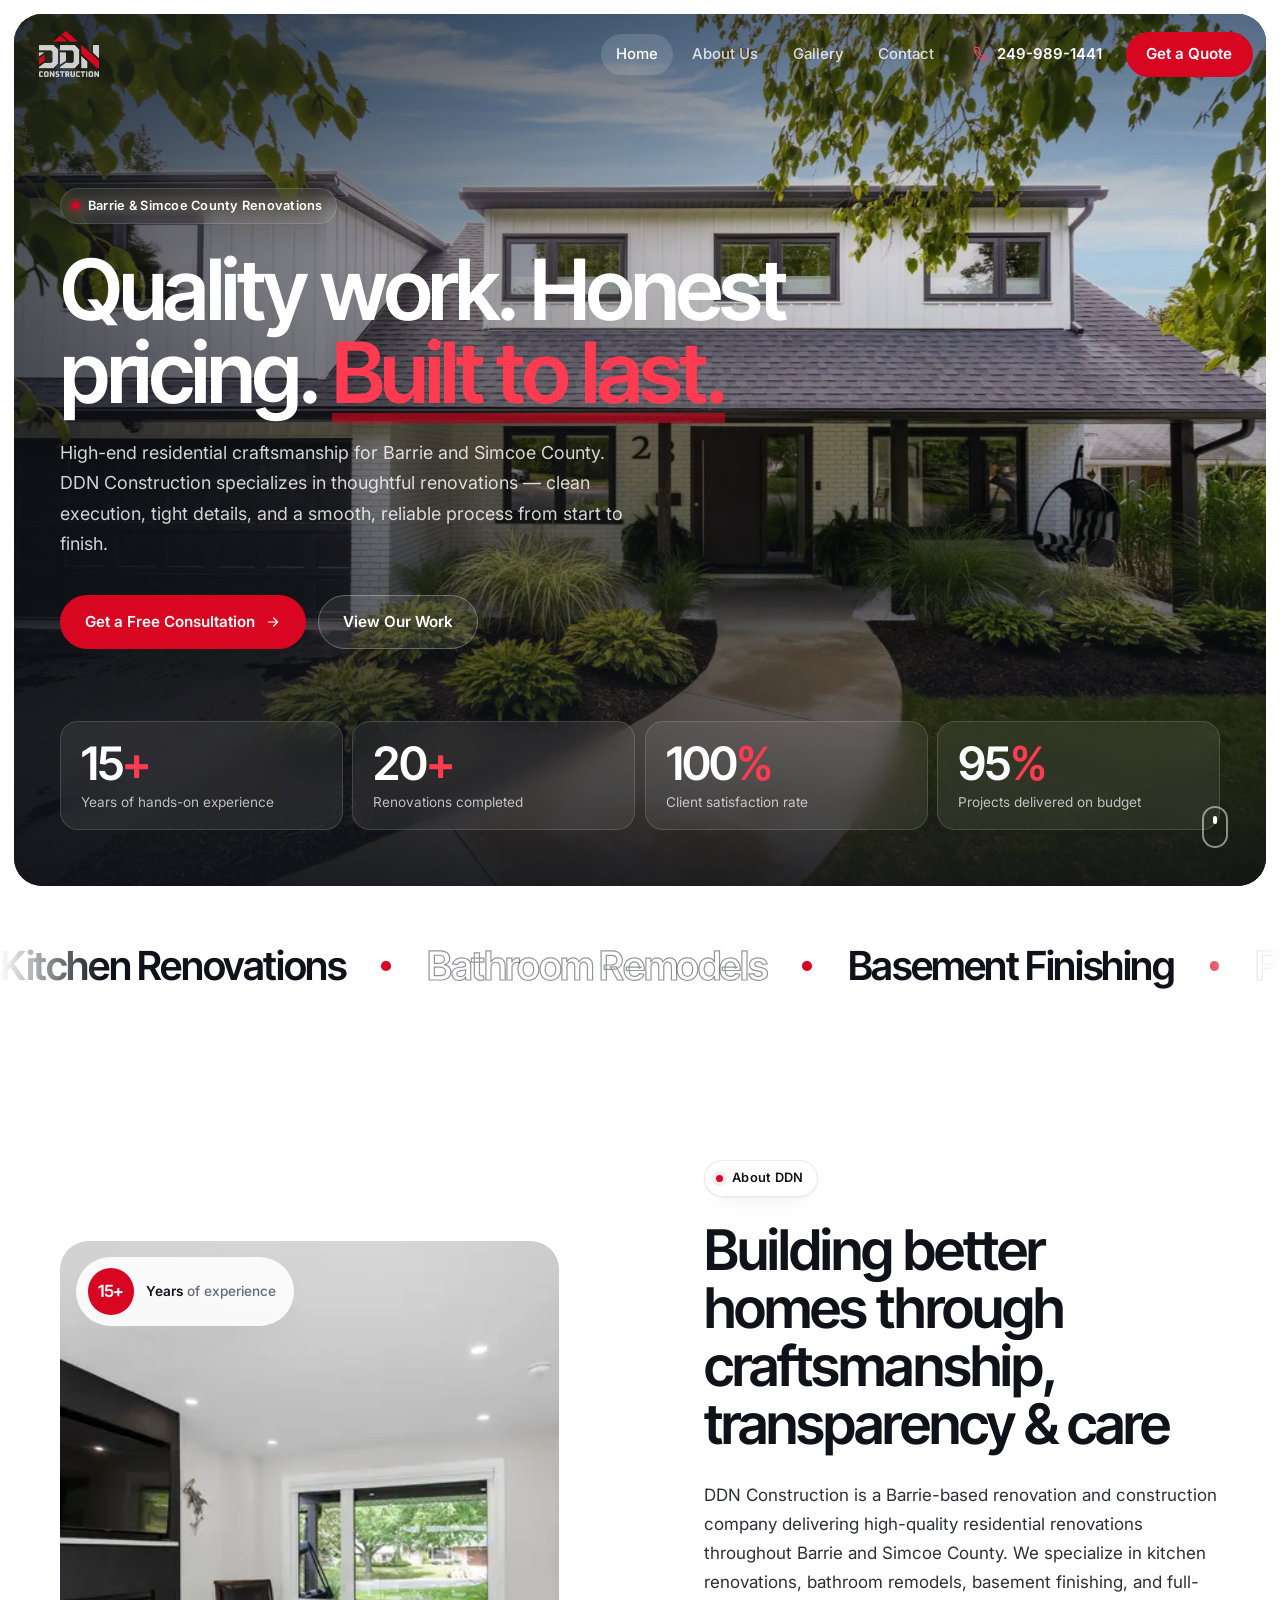
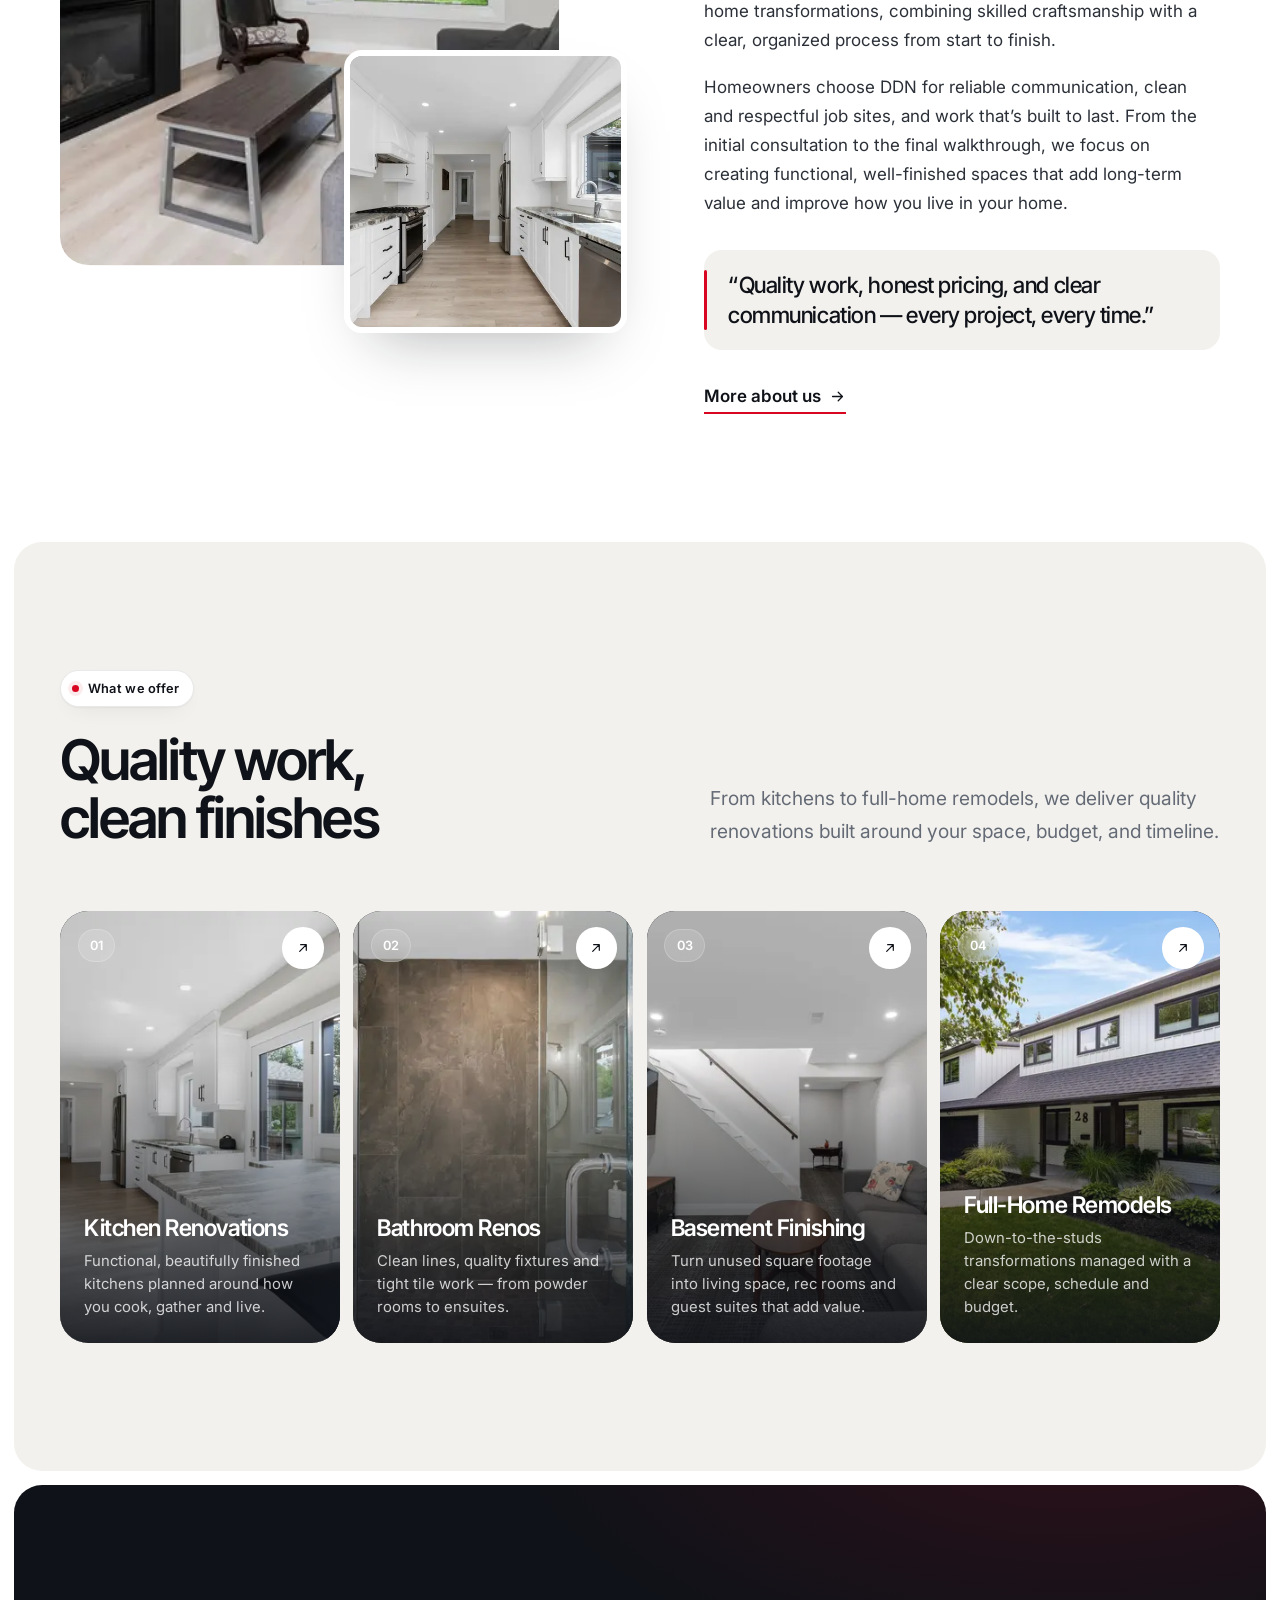
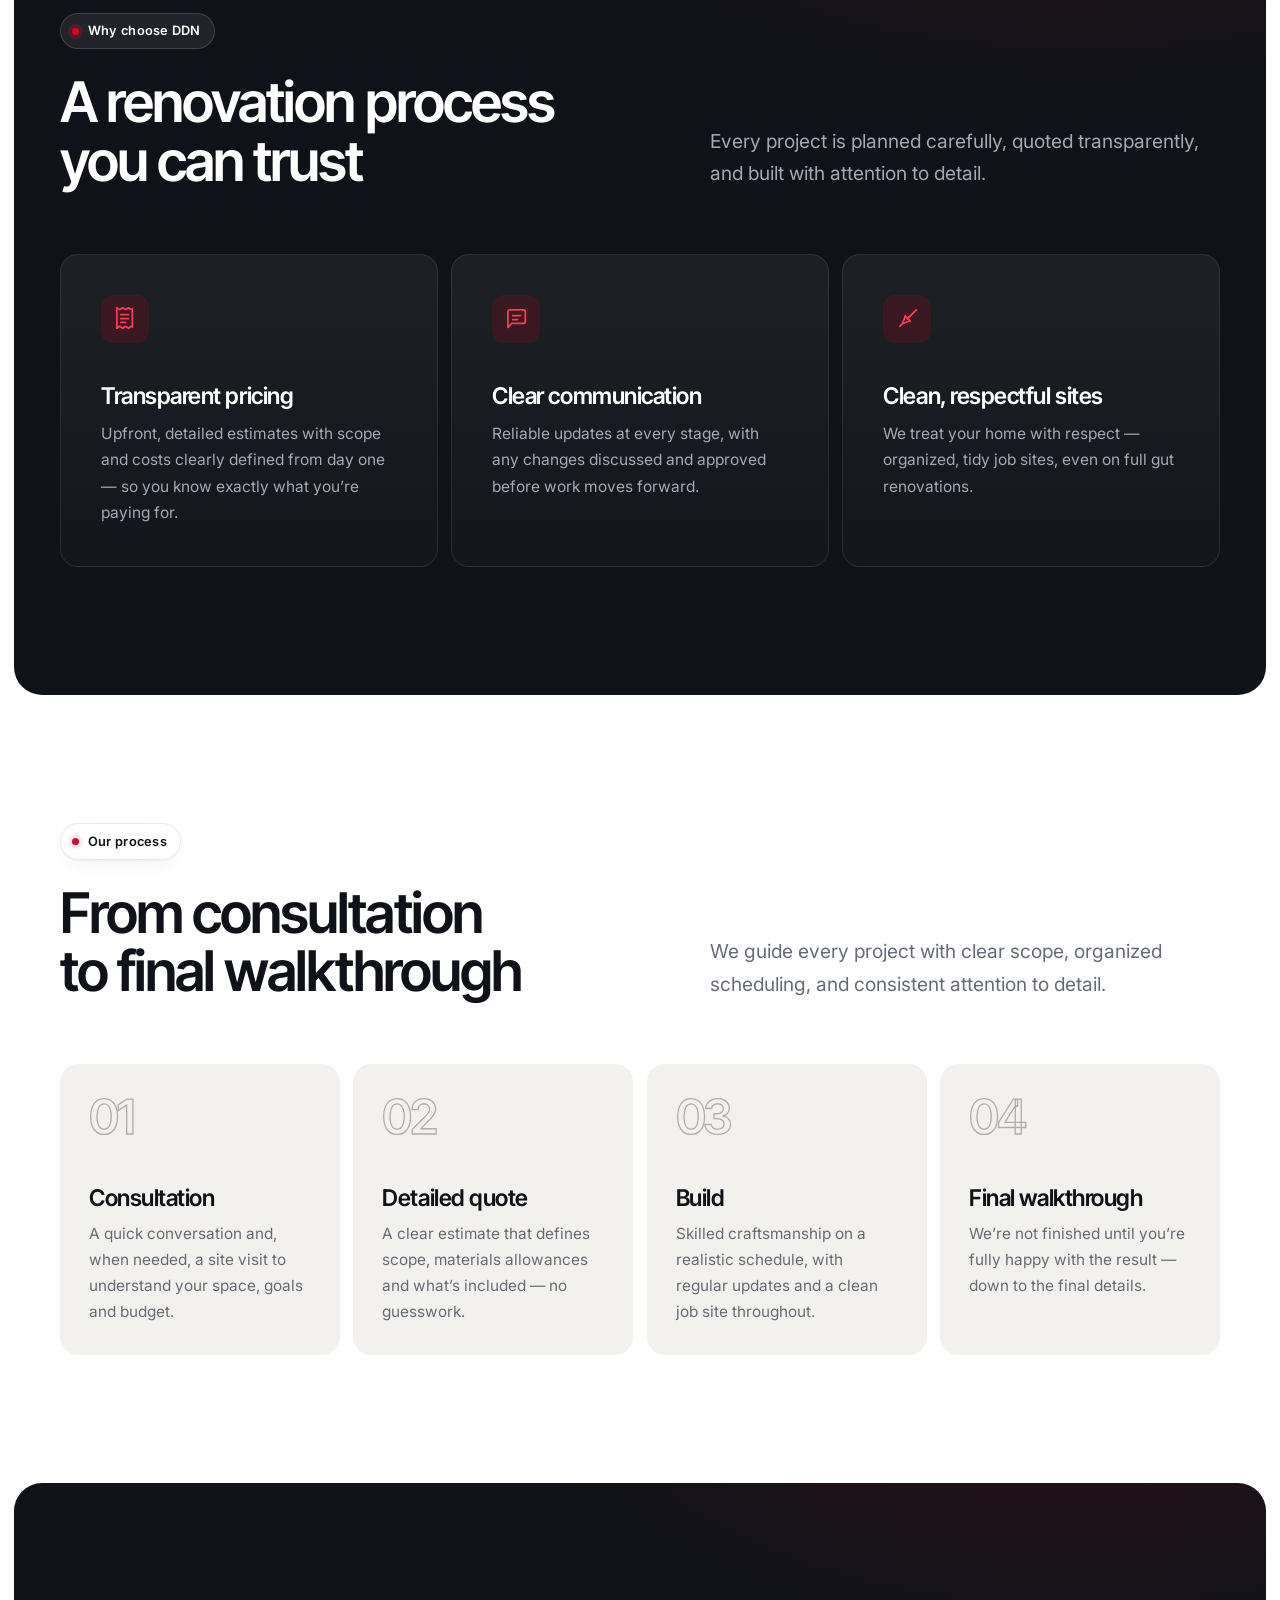
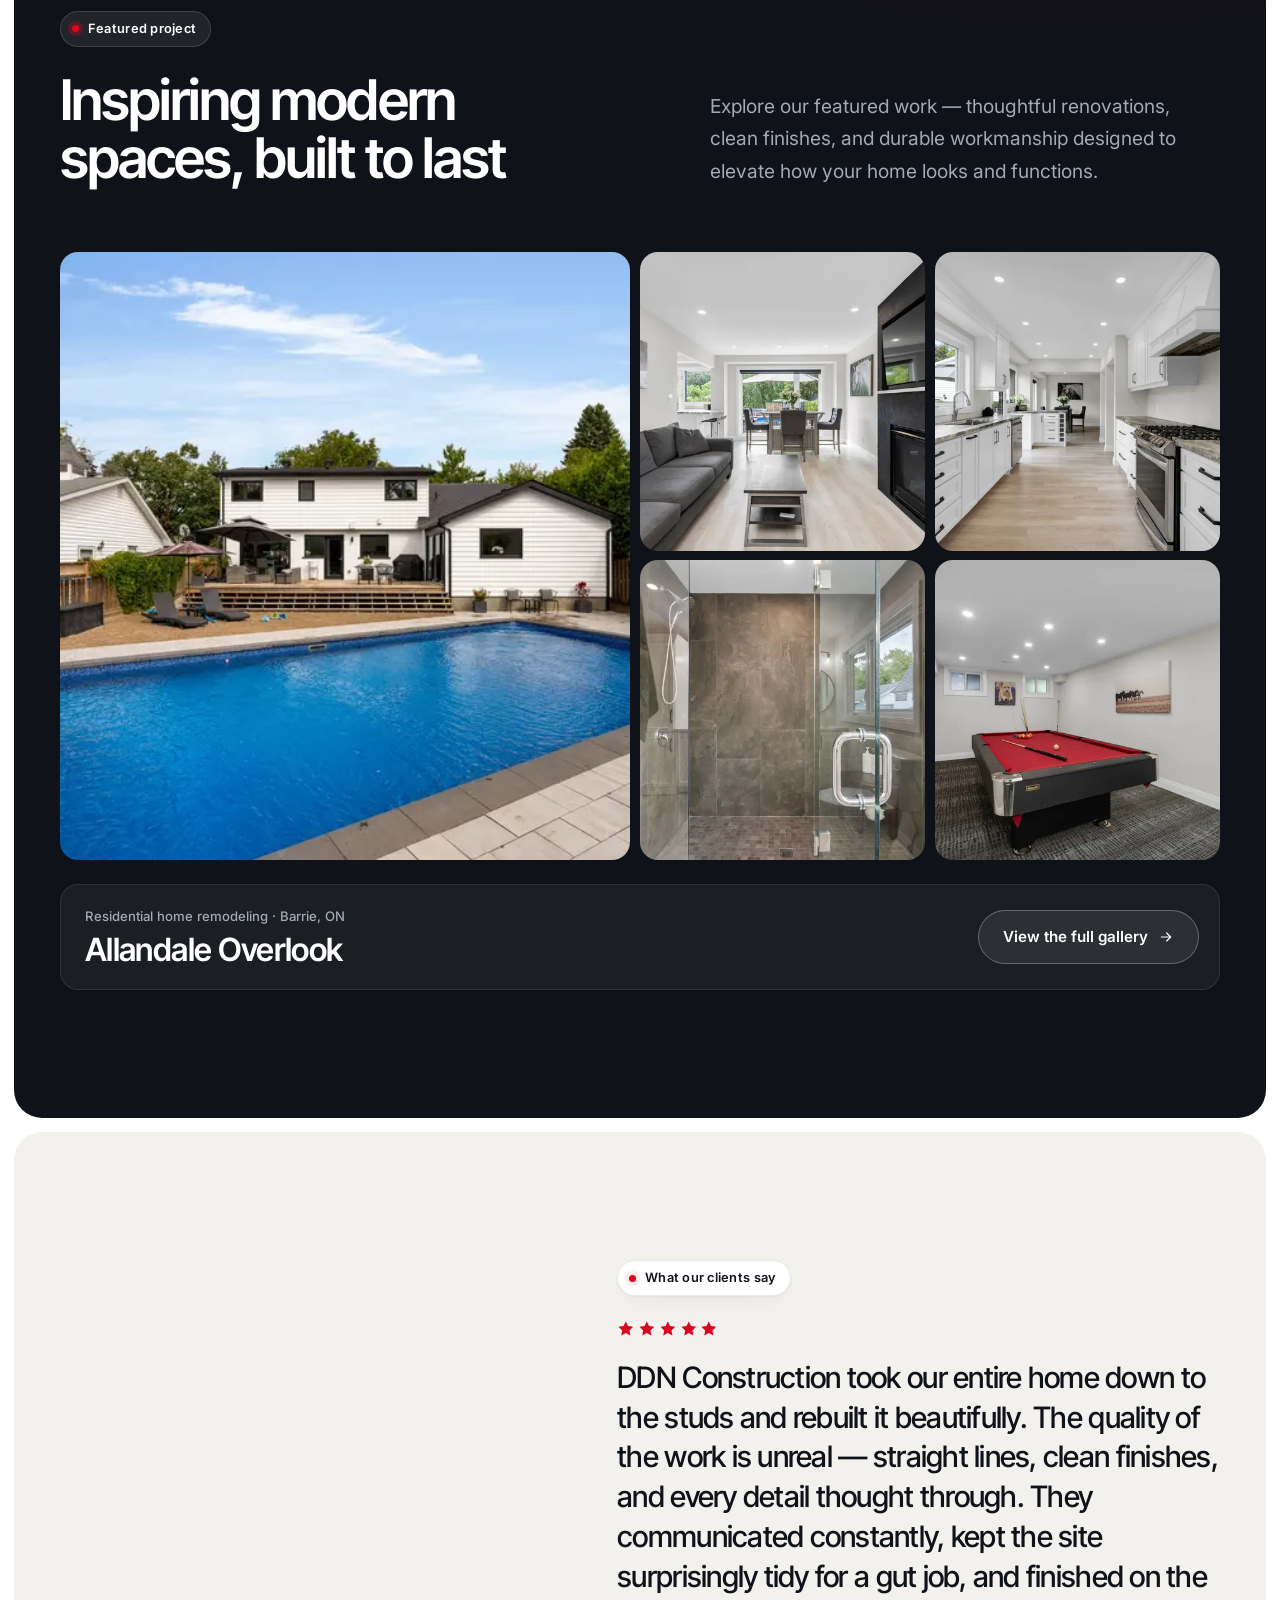
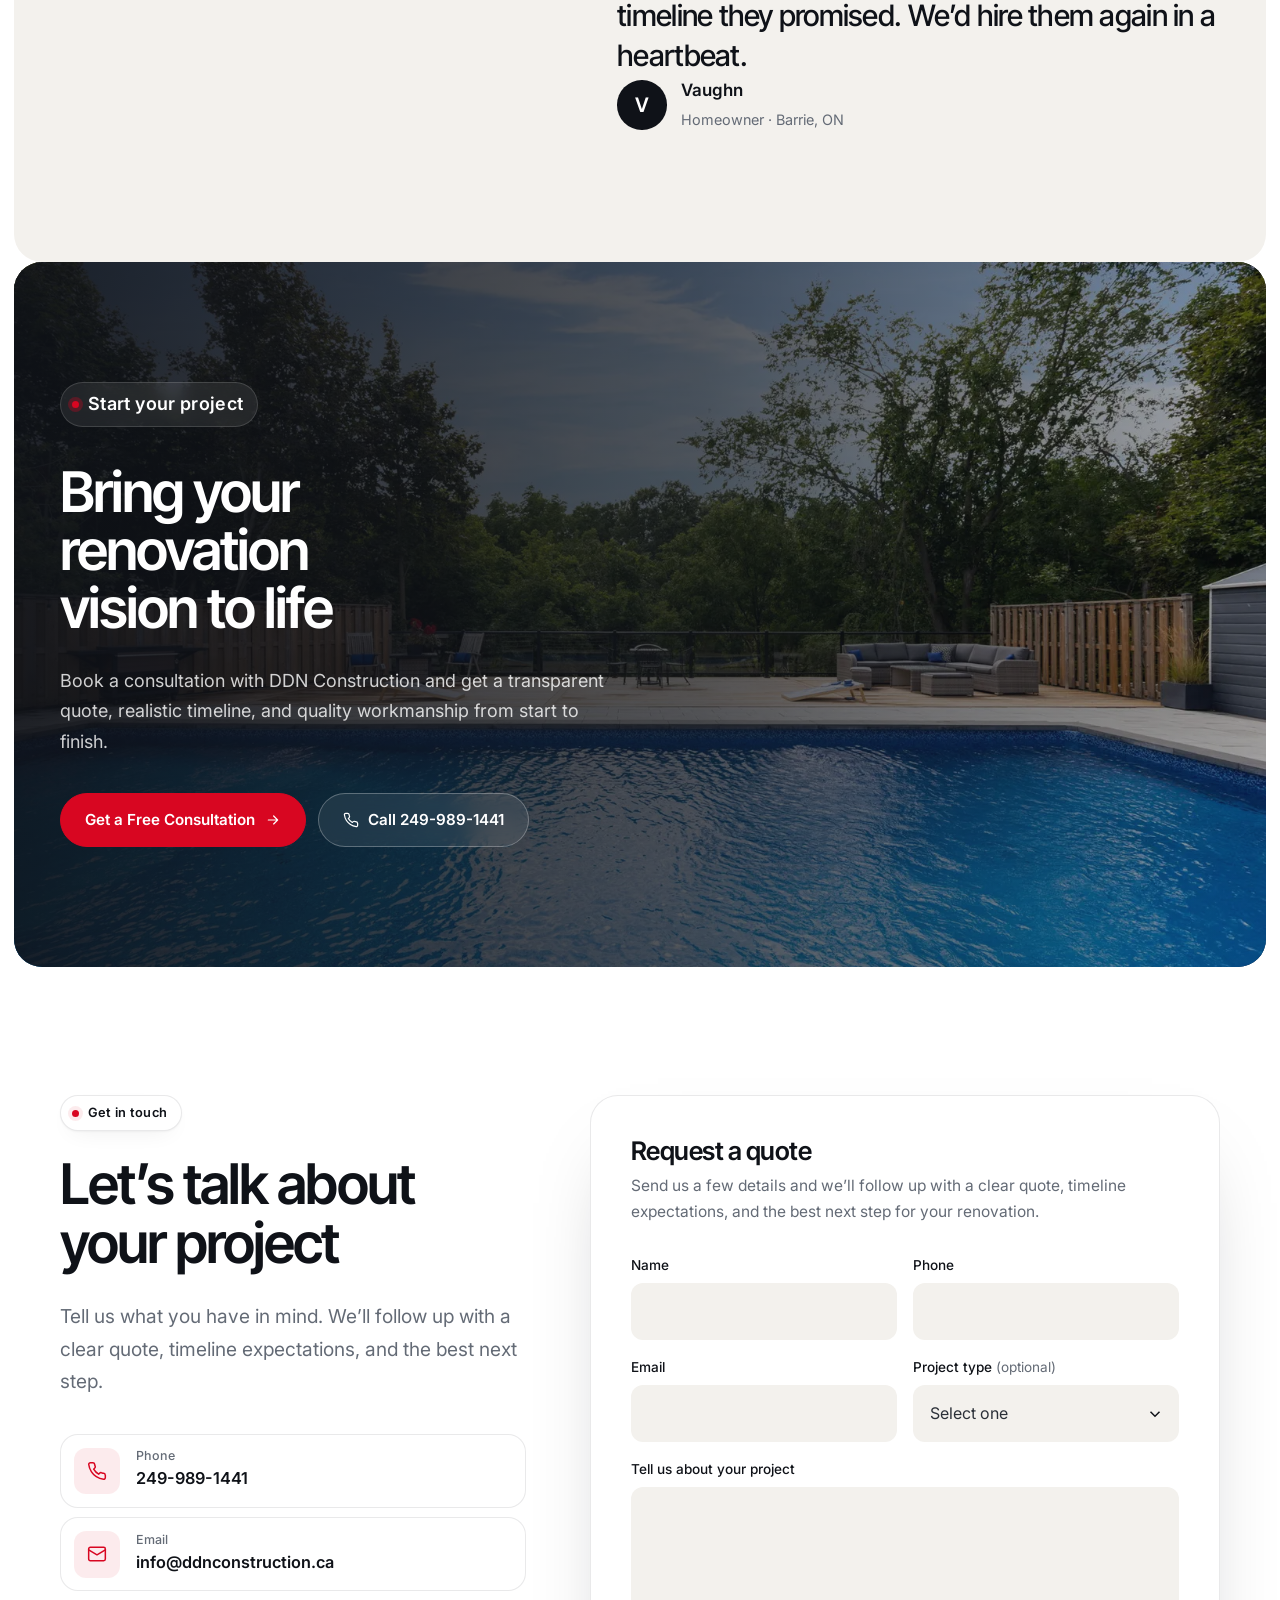
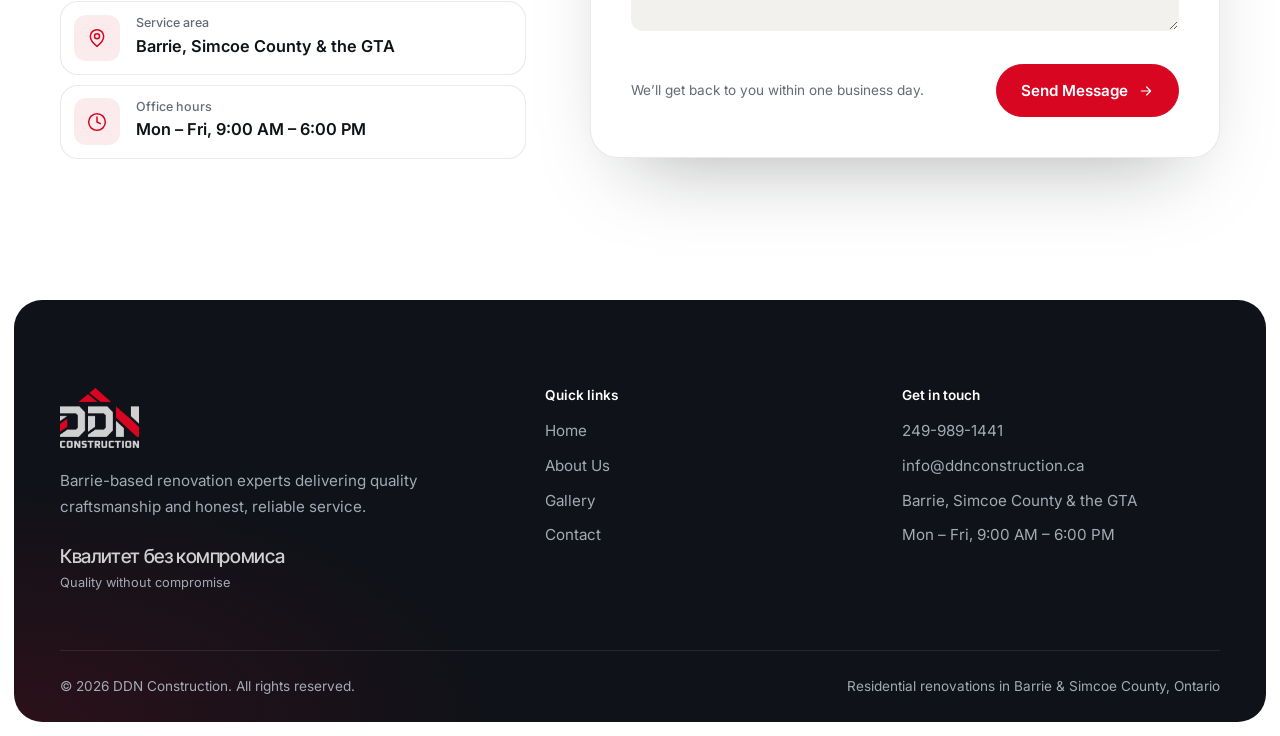
==== commit 37450f60: "Modernize the design and fix invisible contact icons - Contact icons were dark-on-dark until hovered" ====
--- a/index.html
+++ b/index.html
@@ -20,7 +20,7 @@
 <link rel="apple-touch-icon" href="/assets/img/apple-touch-icon.png">
 <link rel="preconnect" href="https://fonts.googleapis.com">
 <link rel="preconnect" href="https://fonts.gstatic.com" crossorigin>
-<link rel="stylesheet" href="https://fonts.googleapis.com/css2?family=Barlow+Condensed:wght@600;700&family=Inter:wght@400;500;600;700&display=swap">
+<link rel="stylesheet" href="https://fonts.googleapis.com/css2?family=Inter+Tight:wght@500;600&family=Inter:wght@400;500;600&display=swap">
 <link rel="stylesheet" href="/assets/css/styles.css">
 <meta name="view-transition" content="same-origin">
 <script src="/assets/js/main.js" defer></script>
@@ -69,6 +69,8 @@
     </div>
   </div>
 </section>
+
+<div class="marquee" aria-hidden="true"><div class="marquee__track"><span>Kitchen Renovations</span><span>Bathroom Remodels</span><span>Basement Finishing</span><span>Full-Home Remodels</span><span>Interior Upgrades</span><span>Barrie &amp; Simcoe County</span><span>Kitchen Renovations</span><span>Bathroom Remodels</span><span>Basement Finishing</span><span>Full-Home Remodels</span><span>Interior Upgrades</span><span>Barrie &amp; Simcoe County</span></div></div>
 
 <section class="section" aria-labelledby="about-title">
   <div class="container split split--wide-media">
--- a/assets/css/styles.css
+++ b/assets/css/styles.css
@@ -3,31 +3,37 @@
    ========================================================================== */
 
 :root {
-  --ink: #12161d;          /* near-black charcoal */
-  --ink-2: #1c2430;        /* brand navy-charcoal */
-  --ink-3: #2a3442;
-  --stone: #f4f2ee;        /* warm off-white */
-  --stone-2: #e9e6e0;
+  --ink: #0f1218;          /* near-black */
+  --ink-2: #181d26;
+  --ink-3: #242b37;
+  --stone: #f3f1ed;        /* warm off-white */
+  --stone-2: #e8e5df;
   --white: #ffffff;
   --text: #2b3038;
-  --muted: #5e6672;
-  --muted-on-dark: #a9b0bb;
-  --line: rgba(18, 22, 29, 0.12);
-  --line-dark: rgba(255, 255, 255, 0.12);
+  --muted: #646b76;
+  --muted-on-dark: #a3aab5;
+  --line: rgba(15, 18, 24, 0.09);
+  --line-dark: rgba(255, 255, 255, 0.09);
   --red: #d80621;          /* sampled from the DDN logo */
   --red-dark: #b0041a;
-  --silver: #d0d0d0;       /* logo grey */
-
-  --font-display: "Barlow Condensed", "Arial Narrow", sans-serif;
+  --red-soft: rgba(216, 6, 33, 0.08);
+  --red-bright: #ff3b52;
+  --silver: #d0d0d0;
+
+  --font-display: "Inter Tight", "Inter", system-ui, sans-serif;
   --font-body: "Inter", system-ui, -apple-system, "Segoe UI", Roboto, sans-serif;
 
-  --radius: 4px;
-  --radius-lg: 10px;
-  --shadow: 0 20px 50px -20px rgba(18, 22, 29, 0.35);
+  --radius-sm: 12px;
+  --radius: 18px;
+  --radius-lg: 28px;
+  --inset: clamp(0.5rem, 1.2vw, 0.85rem);   /* gap around inset panels */
+  --shadow-sm: 0 1px 2px rgba(15,18,24,.04), 0 8px 24px -12px rgba(15,18,24,.12);
+  --shadow: 0 30px 60px -30px rgba(15, 18, 24, 0.35);
   --container: 1240px;
   --gutter: clamp(1rem, 4vw, 2.5rem);
   --section: clamp(4.5rem, 10vw, 8rem);
   --ease: cubic-bezier(0.22, 1, 0.36, 1);
+  --spring: cubic-bezier(0.34, 1.56, 0.64, 1);
 }
 
 /* ---------- Reset ---------- */
@@ -49,23 +55,23 @@
 button, input, select, textarea { font: inherit; color: inherit; }
 h1, h2, h3, h4 {
   font-family: var(--font-display);
-  font-weight: 700;
-  line-height: 1.02;
-  letter-spacing: -0.005em;
-  text-transform: uppercase;
+  font-weight: 600;
+  line-height: 1.04;
+  letter-spacing: -0.035em;
   color: var(--ink);
   margin: 0 0 0.5em;
   text-wrap: balance;
 }
-h1 { font-size: clamp(2.75rem, 7.5vw, 5.75rem); }
-h2 { font-size: clamp(2.25rem, 5vw, 3.75rem); }
-h3 { font-size: clamp(1.4rem, 2.2vw, 1.75rem); line-height: 1.1; }
+h1 { font-size: clamp(2.6rem, 6.6vw, 5.4rem); letter-spacing: -0.04em; line-height: 0.98; }
+h2 { font-size: clamp(2.1rem, 4.4vw, 3.5rem); }
+h3 { font-size: clamp(1.25rem, 1.8vw, 1.45rem); line-height: 1.2; letter-spacing: -0.02em; }
 p { margin: 0 0 1.1em; }
 p:last-child { margin-bottom: 0; }
+::selection { background: var(--red); color: #fff; }
 
 .skip-link {
   position: absolute; left: 1rem; top: -4rem; z-index: 200;
-  background: var(--red); color: #fff; padding: 0.75rem 1rem; border-radius: var(--radius);
+  background: var(--red); color: #fff; padding: 0.75rem 1rem; border-radius: 999px;
   text-decoration: none; font-weight: 600;
 }
 .skip-link:focus { top: 1rem; }
@@ -79,275 +85,335 @@
 /* ---------- Layout helpers ---------- */
 .container { width: 100%; max-width: var(--container); margin-inline: auto; padding-inline: var(--gutter); }
 .section { padding-block: var(--section); }
-.section--stone { background: var(--stone); }
-.section--dark { background: var(--ink); color: var(--muted-on-dark); }
+.section--stone { background: var(--stone); margin-inline: var(--inset); border-radius: var(--radius-lg); }
+.section--dark {
+  background: var(--ink); color: var(--muted-on-dark);
+  margin-inline: var(--inset); border-radius: var(--radius-lg);
+  background-image: radial-gradient(60rem 30rem at 85% -10%, rgba(216,6,33,.16), transparent 60%);
+}
 .section--dark h2, .section--dark h3 { color: var(--white); }
+.section--stone + .section--dark, .section--dark + .section--stone,
+.section--dark + .cta, .cta + .section--dark { margin-top: var(--inset); }
 
 .eyebrow {
-  display: inline-flex; align-items: center; gap: 0.75rem;
-  font-family: var(--font-body); font-size: 0.78rem; font-weight: 600;
-  letter-spacing: 0.18em; text-transform: uppercase; color: var(--red);
-  margin-bottom: 1.25rem;
-}
-.eyebrow::before { content: ""; width: 2rem; height: 2px; background: currentColor; }
-.section--dark .eyebrow, .page-hero .eyebrow { color: #ff4a5f; }
-.hero .eyebrow { color: rgba(255,255,255,.9); }
-.hero .eyebrow::before { background: var(--red); }
-
-.lede { font-size: clamp(1.1rem, 1.6vw, 1.25rem); color: var(--muted); max-width: 40rem; }
+  display: inline-flex; align-items: center; gap: 0.55rem;
+  font-size: 0.8rem; font-weight: 600; letter-spacing: 0.02em;
+  color: var(--ink); background: var(--white); border: 1px solid var(--line);
+  padding: 0.4rem 0.85rem 0.4rem 0.7rem; border-radius: 999px; margin-bottom: 1.5rem;
+  box-shadow: var(--shadow-sm);
+}
+.eyebrow::before { content: ""; width: 7px; height: 7px; border-radius: 50%; background: var(--red); box-shadow: 0 0 0 4px var(--red-soft); }
+.section--stone .eyebrow { background: var(--white); }
+.section--dark .eyebrow, .hero .eyebrow, .page-hero .eyebrow, .cta .eyebrow, .message-page .eyebrow {
+  color: #fff; background: rgba(255,255,255,.08); border-color: rgba(255,255,255,.14); box-shadow: none;
+  -webkit-backdrop-filter: blur(8px); backdrop-filter: blur(8px);
+}
+.section--dark .eyebrow::before, .hero .eyebrow::before, .page-hero .eyebrow::before, .cta .eyebrow::before { box-shadow: 0 0 0 4px rgba(216,6,33,.3); }
+
+.lede { font-size: clamp(1.08rem, 1.5vw, 1.2rem); color: var(--muted); max-width: 40rem; }
 .section--dark .lede { color: var(--muted-on-dark); }
 
-.section-head { display: grid; gap: 1.5rem; margin-bottom: clamp(2.5rem, 5vw, 4rem); }
+.section-head { display: grid; gap: 1.25rem; margin-bottom: clamp(2.5rem, 5vw, 4rem); }
 @media (min-width: 900px) {
-  .section-head--split { grid-template-columns: 1.1fr 1fr; align-items: end; gap: 4rem; }
+  .section-head--split { grid-template-columns: 1.15fr 1fr; align-items: end; gap: 4rem; }
 }
 .section-head h2 { margin: 0; }
+.section-head .eyebrow { justify-self: start; }
 
 .accent { color: var(--red); }
 
 /* ---------- Buttons ---------- */
 .btn {
   --bg: var(--red); --fg: #fff; --bd: var(--red);
+  position: relative; overflow: hidden; isolation: isolate;
   display: inline-flex; align-items: center; justify-content: center; gap: 0.6rem;
-  min-height: 3.25rem; padding: 0.85rem 1.6rem;
-  background: var(--bg); color: var(--fg); border: 2px solid var(--bd); border-radius: var(--radius);
-  font-weight: 600; font-size: 0.95rem; letter-spacing: 0.02em; text-decoration: none; cursor: pointer;
-  transition: background-color .25s var(--ease), color .25s var(--ease), border-color .25s var(--ease), transform .25s var(--ease), box-shadow .25s var(--ease);
+  min-height: 3.25rem; padding: 0.8rem 1.5rem;
+  background: var(--bg); color: var(--fg); border: 1px solid var(--bd); border-radius: 999px;
+  font-weight: 600; font-size: 0.95rem; text-decoration: none; cursor: pointer;
+  transition: background-color .25s var(--ease), color .25s var(--ease), border-color .25s var(--ease), transform .3s var(--ease), box-shadow .3s var(--ease);
 }
 .btn:hover { --bg: var(--red-dark); --bd: var(--red-dark); }
-.btn:active { transform: translateY(1px); }
-.btn svg { width: 1.1em; height: 1.1em; transition: transform .25s var(--ease); }
+.btn:active { transform: translateY(1px) scale(.98); }
+.btn svg { width: 1.05em; height: 1.05em; transition: transform .3s var(--ease); }
 .btn:hover svg { transform: translateX(3px); }
-.btn--ghost { --bg: transparent; --fg: #fff; --bd: rgba(255,255,255,.45); }
+.btn--ghost { --bg: rgba(255,255,255,.08); --fg: #fff; --bd: rgba(255,255,255,.28); -webkit-backdrop-filter: blur(8px); backdrop-filter: blur(8px); }
 .btn--ghost:hover { --bg: #fff; --fg: var(--ink); --bd: #fff; }
 .btn--dark { --bg: var(--ink); --bd: var(--ink); }
 .btn--dark:hover { --bg: var(--ink-3); --bd: var(--ink-3); }
-.btn--outline { --bg: transparent; --fg: var(--ink); --bd: var(--ink); }
+.btn--outline { --bg: transparent; --fg: var(--ink); --bd: var(--line); }
 .btn--outline:hover { --bg: var(--ink); --fg: #fff; --bd: var(--ink); }
-.btn-row { display: flex; flex-wrap: wrap; gap: 0.85rem; }
+.btn-row { display: flex; flex-wrap: wrap; gap: 0.75rem; }
 
 .link-arrow {
-  display: inline-flex; align-items: center; gap: 0.5rem; font-weight: 600; text-decoration: none;
-  color: var(--ink); border-bottom: 2px solid var(--red); padding-bottom: 2px;
-}
-.link-arrow svg { width: 1em; height: 1em; transition: transform .25s var(--ease); }
+  display: inline-flex; align-items: center; gap: 0.5rem; font-weight: 600; text-decoration: none; color: var(--ink);
+  background: linear-gradient(var(--red), var(--red)) no-repeat 0 100% / 100% 2px; padding-bottom: 3px;
+  transition: background-size .4s var(--ease);
+}
+.link-arrow svg { width: 1em; height: 1em; transition: transform .3s var(--ease); }
+.link-arrow:hover { background-size: 40% 2px; }
 .link-arrow:hover svg { transform: translateX(4px); }
 .section--dark .link-arrow { color: #fff; }
 
-/* ---------- Header ---------- */
+/* ---------- Header (floating glass bar) ---------- */
 .site-header {
-  position: fixed; inset: 0 0 auto; z-index: 100;
-  color: #fff;
-  transition: background-color .35s var(--ease), box-shadow .35s var(--ease), padding .35s var(--ease);
-  padding-block: 1rem;
-}
-.site-header.is-solid, .site-header--solid {
-  background: rgba(18, 22, 29, 0.96);
-  -webkit-backdrop-filter: blur(10px); backdrop-filter: blur(10px);
-  box-shadow: 0 1px 0 var(--line-dark);
-  padding-block: 0.6rem;
-}
-.site-header__inner { display: flex; align-items: center; justify-content: space-between; gap: 1.5rem; }
+  position: fixed; inset: 0 0 auto; z-index: 100; color: #fff;
+  padding: calc(var(--inset) + 0.5rem) calc(var(--inset) + 0.25rem) 0;
+  pointer-events: none;
+}
+.site-header__inner {
+  pointer-events: auto;
+  display: flex; align-items: center; justify-content: space-between; gap: 1.5rem;
+  max-width: calc(var(--container) + 1rem); padding: 0.55rem 0.55rem 0.55rem 1.25rem;
+  border-radius: 999px; border: 1px solid transparent;
+  transition: background-color .4s var(--ease), border-color .4s var(--ease), box-shadow .4s var(--ease);
+}
+.site-header.is-solid .site-header__inner, .site-header--solid .site-header__inner {
+  background: rgba(15, 18, 24, 0.72);
+  -webkit-backdrop-filter: saturate(160%) blur(16px); backdrop-filter: saturate(160%) blur(16px);
+  border-color: rgba(255,255,255,.1);
+  box-shadow: 0 20px 40px -20px rgba(0,0,0,.45);
+}
 .brand { display: inline-flex; align-items: center; text-decoration: none; flex-shrink: 0; }
-.brand img { width: auto; height: 52px; transition: height .35s var(--ease); }
-.site-header.is-solid .brand img { height: 44px; }
-
-.nav { display: flex; align-items: center; gap: 2rem; }
-.nav__list { display: flex; gap: 2rem; list-style: none; margin: 0; padding: 0; }
+.brand img { width: auto; height: 46px; transition: height .35s var(--ease), transform .4s var(--ease); }
+.site-header.is-solid .brand img { height: 40px; }
+.brand:hover img { transform: scale(1.05); }
+
+.nav { display: flex; align-items: center; gap: 1.5rem; }
+.nav__list { display: flex; gap: 0.25rem; list-style: none; margin: 0; padding: 0; }
 .nav__link {
-  position: relative; text-decoration: none; font-weight: 500; font-size: 0.95rem; letter-spacing: 0.02em;
-  color: rgba(255,255,255,.85); padding-block: 0.4rem; transition: color .2s;
-}
-.nav__link::after {
-  content: ""; position: absolute; left: 0; right: 0; bottom: 0; height: 2px; background: var(--red);
-  transform: scaleX(0); transform-origin: left; transition: transform .3s var(--ease);
-}
-.nav__link:hover, .nav__link[aria-current="page"] { color: #fff; }
-.nav__link:hover::after, .nav__link[aria-current="page"]::after { transform: scaleX(1); }
+  display: block; text-decoration: none; font-weight: 500; font-size: 0.93rem;
+  color: rgba(255,255,255,.8); padding: 0.5rem 0.95rem; border-radius: 999px;
+  transition: color .2s, background-color .25s var(--ease);
+}
+.nav__link:hover { color: #fff; background: rgba(255,255,255,.1); }
+.nav__link[aria-current="page"] { color: #fff; background: rgba(255,255,255,.14); }
 .nav__phone {
-  display: inline-flex; align-items: center; gap: 0.5rem; text-decoration: none; font-weight: 600; font-size: 0.95rem;
-  white-space: nowrap;
-}
-.nav__phone svg { width: 1.05rem; height: 1.05rem; color: var(--red); }
-.nav .btn { min-height: 2.75rem; padding: 0.6rem 1.15rem; }
+  display: inline-flex; align-items: center; gap: 0.5rem; text-decoration: none; font-weight: 600; font-size: 0.93rem; white-space: nowrap;
+}
+.nav__phone svg { width: 1rem; height: 1rem; color: var(--red-bright); }
+.nav__phone:hover svg { animation: ring .6s ease-in-out; }
+@keyframes ring { 20%, 60% { transform: rotate(-14deg); } 40%, 80% { transform: rotate(14deg); } }
+.nav .btn { min-height: 2.75rem; padding: 0.55rem 1.2rem; }
 
 .nav-toggle {
-  display: none; width: 2.75rem; height: 2.75rem; border: 0; background: transparent; color: #fff;
-  cursor: pointer; padding: 0; position: relative; z-index: 120;
+  display: none; width: 2.9rem; height: 2.9rem; border: 1px solid rgba(255,255,255,.2); border-radius: 50%;
+  background: rgba(255,255,255,.08); color: #fff; cursor: pointer; padding: 0; position: relative; z-index: 120;
 }
 .nav-toggle span, .nav-toggle span::before, .nav-toggle span::after {
-  position: absolute; left: 50%; width: 1.6rem; height: 2px; background: currentColor; margin-left: -0.8rem;
+  position: absolute; left: 50%; width: 1.15rem; height: 2px; border-radius: 2px; background: currentColor; margin-left: -0.575rem;
   transition: transform .3s var(--ease), opacity .2s;
 }
-.nav-toggle span { top: 50%; }
+.nav-toggle span { top: 50%; margin-top: -1px; }
 .nav-toggle span::before, .nav-toggle span::after { content: ""; left: 0; margin-left: 0; }
-.nav-toggle span::before { transform: translateY(-7px); }
-.nav-toggle span::after { transform: translateY(7px); }
+.nav-toggle span::before { transform: translateY(-5px); }
+.nav-toggle span::after { transform: translateY(5px); }
 .nav-open .nav-toggle span { background: transparent; }
 .nav-open .nav-toggle span::before { transform: rotate(45deg); background: #fff; }
 .nav-open .nav-toggle span::after { transform: rotate(-45deg); background: #fff; }
 
 @media (max-width: 960px) {
   .nav-toggle { display: block; }
+  .site-header__inner { padding-left: 1rem; }
   .nav {
     position: fixed; inset: 0; z-index: 110; flex-direction: column; align-items: stretch; justify-content: center;
-    gap: 2.5rem; padding: 6rem var(--gutter) 3rem; background: var(--ink);
+    gap: 2rem; padding: 6rem var(--gutter) 3rem; background: var(--ink);
+    background-image: radial-gradient(40rem 30rem at 100% 0%, rgba(216,6,33,.22), transparent 60%);
     opacity: 0; visibility: hidden; transition: opacity .3s var(--ease), visibility .3s;
   }
   .nav-open .nav { opacity: 1; visibility: visible; }
   .nav__list { flex-direction: column; gap: 0.25rem; }
-  .nav__link { font-family: var(--font-display); font-size: 2.5rem; font-weight: 700; text-transform: uppercase; display: block; }
-  .nav__link::after { display: none; }
-  .nav__link[aria-current="page"] { color: var(--red); }
+  .nav__link { font-family: var(--font-display); font-size: 2.6rem; font-weight: 600; letter-spacing: -0.04em; padding: 0.15rem 0; border-radius: 0; }
+  .nav__link:hover, .nav__link[aria-current="page"] { background: none; }
+  .nav__link[aria-current="page"] { color: var(--red-bright); }
+  .nav-open .nav__list li { animation: rise .6s var(--ease) both; }
+  .nav-open .nav__list li:nth-child(2) { animation-delay: .05s; }
+  .nav-open .nav__list li:nth-child(3) { animation-delay: .1s; }
+  .nav-open .nav__list li:nth-child(4) { animation-delay: .15s; }
   .nav__phone { font-size: 1.15rem; }
   .nav .btn { min-height: 3.25rem; }
   body.nav-open { overflow: hidden; }
 }
-
-/* ---------- Hero ---------- */
+/* A backdrop-filter or transform on an ancestor would trap the fixed mobile menu inside the header */
+body.nav-open .site-header, body.nav-open .site-header .site-header__inner {
+  animation: none; transform: none; -webkit-backdrop-filter: none; backdrop-filter: none;
+}
+
+/* ---------- Hero (inset rounded panel) ---------- */
 .hero {
-  position: relative; min-height: 100svh; display: flex; align-items: flex-end;
-  color: #fff; background: var(--ink); overflow: hidden; isolation: isolate;
-}
-.hero__media { position: absolute; inset: 0; z-index: -2; }
+  position: relative; min-height: calc(100svh - var(--inset) * 2); margin: var(--inset); border-radius: var(--radius-lg);
+  display: flex; align-items: flex-end; color: #fff; background: var(--ink); overflow: hidden; isolation: isolate;
+}
+.hero__media { position: absolute; inset: 0; z-index: -2; transform: translate3d(0, var(--parallax, 0px), 0); will-change: transform; }
 .hero__media img { width: 100%; height: 100%; object-fit: cover; animation: hero-zoom 18s var(--ease) both; }
-@keyframes hero-zoom { from { transform: scale(1.08); } to { transform: scale(1); } }
-@media (prefers-reduced-motion: reduce) { .hero__media img { animation: none; } }
+@keyframes hero-zoom { from { transform: scale(1.1); } to { transform: scale(1); } }
 .hero::before {
   content: ""; position: absolute; inset: 0; z-index: -1;
   background:
-    linear-gradient(180deg, rgba(18,22,29,.55) 0%, rgba(18,22,29,.15) 30%, rgba(18,22,29,.35) 55%, rgba(18,22,29,.92) 100%),
-    linear-gradient(90deg, rgba(18,22,29,.7) 0%, rgba(18,22,29,0) 65%);
-}
-.hero__content { padding-top: 9rem; padding-bottom: clamp(3rem, 7vw, 5rem); width: 100%; }
-.hero h1 { color: #fff; max-width: 17ch; margin-bottom: 1.5rem; }
-.hero h1 .accent { color: #ff2b45; }
-.hero__lede { max-width: 38rem; font-size: clamp(1.05rem, 1.5vw, 1.2rem); color: rgba(255,255,255,.85); margin-bottom: 2.25rem; }
-
-.hero__stats {
-  display: grid; grid-template-columns: repeat(2, 1fr); gap: 1.5rem 2rem;
-  margin-top: clamp(3rem, 6vw, 4.5rem); padding-top: 2rem; border-top: 1px solid rgba(255,255,255,.2);
-}
+    linear-gradient(180deg, rgba(15,18,24,.5) 0%, rgba(15,18,24,.1) 28%, rgba(15,18,24,.3) 55%, rgba(15,18,24,.9) 100%),
+    linear-gradient(90deg, rgba(15,18,24,.65) 0%, rgba(15,18,24,0) 65%);
+}
+.hero__content { padding-top: 9rem; padding-bottom: clamp(2rem, 5vw, 3.5rem); width: 100%; }
+.hero h1 { color: #fff; max-width: 14ch; margin-bottom: 1.5rem; }
+.hero h1 .accent { color: var(--red-bright); }
+.hero__lede { max-width: 36rem; font-size: clamp(1.05rem, 1.4vw, 1.18rem); color: rgba(255,255,255,.82); margin-bottom: 2.25rem; }
+
+.hero__stats { display: grid; grid-template-columns: repeat(2, 1fr); gap: 0.6rem; margin-top: clamp(2.5rem, 6vw, 4.5rem); }
 @media (min-width: 760px) { .hero__stats { grid-template-columns: repeat(4, 1fr); } }
-.stat__num { font-family: var(--font-display); font-weight: 700; font-size: clamp(2.25rem, 4vw, 3.25rem); line-height: 1; color: #fff; }
-.stat__num .unit { color: #ff2b45; }
-.stat__label { font-size: 0.85rem; color: rgba(255,255,255,.72); margin-top: 0.4rem; line-height: 1.4; }
+.hero__stats > div {
+  padding: 1.1rem 1.25rem; border-radius: var(--radius); border: 1px solid rgba(255,255,255,.14);
+  background: rgba(255,255,255,.07); -webkit-backdrop-filter: blur(14px); backdrop-filter: blur(14px);
+}
+.stat__num { font-family: var(--font-display); font-weight: 600; letter-spacing: -0.04em; font-size: clamp(2rem, 3.6vw, 2.9rem); line-height: 1; color: #fff; }
+.stat__num .unit { color: var(--red-bright); display: inline-block; transition: transform .4s var(--spring); }
+.stat__label { font-size: 0.85rem; color: rgba(255,255,255,.7); margin-top: 0.45rem; line-height: 1.4; }
 
 /* ---------- Page hero (inner pages) ---------- */
 .page-hero {
   position: relative; color: #fff; background: var(--ink); isolation: isolate; overflow: hidden;
+  margin: var(--inset); border-radius: var(--radius-lg);
   padding-top: clamp(9rem, 16vw, 12rem); padding-bottom: clamp(3.5rem, 8vw, 6rem);
 }
 .page-hero__media { position: absolute; inset: 0; z-index: -2; }
-.page-hero__media img { width: 100%; height: 100%; object-fit: cover; }
-.page-hero::before {
-  content: ""; position: absolute; inset: 0; z-index: -1;
-  background: linear-gradient(180deg, rgba(18,22,29,.75), rgba(18,22,29,.85));
-}
+.page-hero__media img { width: 100%; height: 100%; object-fit: cover; animation: hero-zoom 14s var(--ease) both; }
+.page-hero::before { content: ""; position: absolute; inset: 0; z-index: -1; background: linear-gradient(180deg, rgba(15,18,24,.7), rgba(15,18,24,.86)); }
 .page-hero h1 { color: #fff; margin-bottom: 1rem; }
-.page-hero p { max-width: 42rem; color: rgba(255,255,255,.82); font-size: 1.125rem; }
-.breadcrumb { display: flex; gap: 0.5rem; list-style: none; margin: 0 0 1.5rem; padding: 0; font-size: 0.85rem; color: rgba(255,255,255,.65); }
+.page-hero p { max-width: 42rem; color: rgba(255,255,255,.8); font-size: 1.125rem; }
+.breadcrumb { display: flex; gap: 0.5rem; list-style: none; margin: 0 0 1.25rem; padding: 0; font-size: 0.85rem; color: rgba(255,255,255,.6); }
 .breadcrumb a { text-decoration: none; }
 .breadcrumb a:hover { color: #fff; }
 .breadcrumb li + li::before { content: "/"; margin-right: 0.5rem; opacity: .5; }
+
+/* ---------- Marquee ---------- */
+.marquee { overflow: hidden; padding-block: clamp(1.25rem, 3vw, 2rem); -webkit-mask-image: linear-gradient(90deg, transparent, #000 8%, #000 92%, transparent); mask-image: linear-gradient(90deg, transparent, #000 8%, #000 92%, transparent); }
+.marquee__track { display: flex; width: max-content; animation: marquee 40s linear infinite; }
+.marquee:hover .marquee__track { animation-play-state: paused; }
+.marquee__track span {
+  display: inline-flex; align-items: center; gap: 2.25rem; padding-right: 2.25rem; white-space: nowrap;
+  font-family: var(--font-display); font-weight: 600; letter-spacing: -0.035em; font-size: clamp(1.6rem, 3.2vw, 2.5rem); color: var(--ink);
+}
+.marquee__track span::after { content: ""; width: 0.6rem; height: 0.6rem; border-radius: 50%; background: var(--red); }
+.marquee__track span:nth-child(even) { color: transparent; -webkit-text-stroke: 1.2px rgba(15,18,24,.45); }
+@keyframes marquee { to { transform: translateX(-50%); } }
 
 /* ---------- Intro / split ---------- */
 .split { display: grid; gap: clamp(2.5rem, 6vw, 5rem); align-items: center; }
 @media (min-width: 960px) {
   .split { grid-template-columns: 1fr 1fr; }
-  .split--wide-media { grid-template-columns: 1.15fr 1fr; }
-  .split--reverse > :first-child { order: 2; }
+  .split--wide-media { grid-template-columns: 1.1fr 1fr; }
 }
 .media-stack { position: relative; padding-bottom: 12%; padding-right: 12%; }
 .media-stack__main { border-radius: var(--radius-lg); overflow: hidden; box-shadow: var(--shadow); }
 .media-stack__main img { width: 100%; aspect-ratio: 4 / 5; object-fit: cover; }
 .media-stack__inset {
-  position: absolute; right: 0; bottom: 0; width: 52%; border-radius: var(--radius-lg); overflow: hidden;
+  position: absolute; right: 0; bottom: 0; width: 50%; border-radius: var(--radius); overflow: hidden;
   border: 6px solid var(--white); box-shadow: var(--shadow);
 }
 .section--stone .media-stack__inset { border-color: var(--stone); }
 .media-stack__inset img { width: 100%; aspect-ratio: 1; object-fit: cover; }
 .media-stack__badge {
-  position: absolute; left: -0.5rem; top: 2rem; background: var(--red); color: #fff; padding: 1rem 1.25rem;
-  border-radius: var(--radius); box-shadow: var(--shadow); text-align: center; line-height: 1.1;
-}
-.media-stack__badge strong { display: block; font-family: var(--font-display); font-size: 2.75rem; }
-.media-stack__badge span { font-size: 0.72rem; text-transform: uppercase; letter-spacing: 0.12em; font-weight: 600; }
-@media (min-width: 1100px) { .media-stack__badge { left: -2rem; } }
+  position: absolute; left: 1rem; top: 1rem; display: flex; align-items: center; gap: 0.75rem;
+  background: rgba(255,255,255,.88); -webkit-backdrop-filter: blur(12px); backdrop-filter: blur(12px);
+  color: var(--ink); padding: 0.7rem 1.1rem 0.7rem 0.75rem; border-radius: 999px; box-shadow: var(--shadow); line-height: 1.1;
+}
+.media-stack__badge strong {
+  display: grid; place-items: center; width: 2.9rem; height: 2.9rem; border-radius: 50%; background: var(--red); color: #fff;
+  font-family: var(--font-display); font-weight: 600; font-size: 1.05rem; letter-spacing: -0.03em;
+}
+.media-stack__badge span { font-size: 0.85rem; font-weight: 600; }
+.media-stack__badge span::after { content: " of experience"; font-weight: 500; color: var(--muted); }
 
 .pullquote {
-  margin: 2rem 0; padding: 0.25rem 0 0.25rem 1.5rem; border-left: 3px solid var(--red);
-  font-family: var(--font-display); font-weight: 600; font-size: clamp(1.4rem, 2.2vw, 1.75rem); line-height: 1.2;
-  text-transform: uppercase; color: var(--ink);
-}
-
-.checklist { list-style: none; padding: 0; margin: 2rem 0; display: grid; gap: 0.85rem; }
-@media (min-width: 560px) { .checklist { grid-template-columns: 1fr 1fr; } }
-.checklist li { display: flex; gap: 0.75rem; align-items: flex-start; font-weight: 500; color: var(--ink); line-height: 1.45; }
-.checklist svg { flex-shrink: 0; width: 1.35rem; height: 1.35rem; color: var(--red); margin-top: 0.05rem; }
+  margin: 2rem 0; padding: 1.25rem 1.5rem; border-radius: var(--radius); background: var(--stone);
+  font-family: var(--font-display); font-weight: 500; font-size: clamp(1.2rem, 1.8vw, 1.4rem); line-height: 1.35; letter-spacing: -0.02em;
+  color: var(--ink); position: relative;
+}
+.pullquote::before { content: ""; position: absolute; left: 0; top: 1.25rem; bottom: 1.25rem; width: 3px; border-radius: 3px; background: var(--red); }
 
 /* ---------- Services ---------- */
-.services { display: grid; gap: 1.25rem; }
+.services { display: grid; gap: 0.85rem; }
 @media (min-width: 640px) { .services { grid-template-columns: repeat(2, 1fr); } }
 @media (min-width: 1100px) { .services { grid-template-columns: repeat(4, 1fr); } }
 .service {
   position: relative; display: flex; flex-direction: column; justify-content: flex-end;
-  min-height: 26rem; padding: 1.75rem; border-radius: var(--radius-lg); overflow: hidden; isolation: isolate;
+  min-height: 27rem; padding: 1.5rem; border-radius: var(--radius-lg); overflow: hidden; isolation: isolate;
   color: #fff; text-decoration: none; background: var(--ink-2);
-}
-.service img { position: absolute; inset: 0; width: 100%; height: 100%; object-fit: cover; z-index: -2; transition: transform .8s var(--ease); }
+  transition: transform .5s var(--ease), box-shadow .5s var(--ease);
+}
+.service img { position: absolute; inset: 0; width: 100%; height: 100%; object-fit: cover; z-index: -2; transition: transform .9s var(--ease); }
 .service::before {
   content: ""; position: absolute; inset: 0; z-index: -1;
-  background: linear-gradient(180deg, rgba(18,22,29,0) 25%, rgba(18,22,29,.92) 100%);
-  transition: background .4s var(--ease);
-}
-.service:hover img { transform: scale(1.06); }
-.service__num { position: absolute; top: 1.5rem; left: 1.75rem; font-family: var(--font-display); font-weight: 700; font-size: 1rem; letter-spacing: 0.1em; color: rgba(255,255,255,.8); }
-.service h3 { color: #fff; margin-bottom: 0.5rem; }
-.service p { font-size: 0.95rem; color: rgba(255,255,255,.8); line-height: 1.55; margin: 0; }
+  background: linear-gradient(180deg, rgba(15,18,24,0) 30%, rgba(15,18,24,.9) 100%);
+}
+.service__num {
+  position: absolute; top: 1.1rem; left: 1.1rem; font-size: 0.8rem; font-weight: 600; color: #fff;
+  padding: 0.3rem 0.7rem; border-radius: 999px; background: rgba(255,255,255,.14); border: 1px solid rgba(255,255,255,.2);
+  -webkit-backdrop-filter: blur(10px); backdrop-filter: blur(10px);
+}
+.service h3 { color: #fff; margin-bottom: 0.45rem; transition: transform .5s var(--ease); }
+.service p { font-size: 0.93rem; color: rgba(255,255,255,.78); line-height: 1.55; margin: 0; transition: transform .5s var(--ease); }
 .service__arrow {
-  position: absolute; top: 1.25rem; right: 1.25rem; width: 2.75rem; height: 2.75rem; border-radius: 50%;
-  display: grid; place-items: center; background: rgba(255,255,255,.12); border: 1px solid rgba(255,255,255,.25);
-  transition: background .3s var(--ease), transform .3s var(--ease);
-}
-.service__arrow svg { width: 1.1rem; height: 1.1rem; transform: rotate(-45deg); }
-.service:hover .service__arrow { background: var(--red); border-color: var(--red); transform: rotate(45deg); }
-
-/* ---------- Values / why ---------- */
-.values { display: grid; gap: 1px; background: var(--line-dark); border: 1px solid var(--line-dark); border-radius: var(--radius-lg); overflow: hidden; }
+  position: absolute; top: 1rem; right: 1rem; width: 2.6rem; height: 2.6rem; border-radius: 50%;
+  display: grid; place-items: center; background: #fff; color: var(--ink);
+  transition: background-color .3s var(--ease), color .3s, transform .5s var(--spring);
+}
+.service__arrow svg { width: 1rem; height: 1rem; transform: rotate(-45deg); }
+.service:hover { transform: translateY(-6px); box-shadow: 0 30px 50px -25px rgba(15,18,24,.55); }
+.service:hover img { transform: scale(1.07); }
+.service:hover .service__arrow { background: var(--red); color: #fff; transform: rotate(45deg) scale(1.08); }
+.service:hover h3, .service:hover p { transform: translateY(-4px); }
+
+/* ---------- Values / why (bento cards) ---------- */
+.values { display: grid; gap: 0.85rem; }
 @media (min-width: 760px) { .values { grid-template-columns: repeat(3, 1fr); } }
-.value { background: var(--ink); padding: clamp(2rem, 4vw, 2.75rem); }
+.value {
+  position: relative; overflow: hidden; padding: clamp(1.75rem, 3.5vw, 2.5rem); border-radius: var(--radius);
+  background: linear-gradient(180deg, rgba(255,255,255,.06), rgba(255,255,255,.02)); border: 1px solid var(--line-dark);
+  transition: transform .45s var(--ease), border-color .3s, background-color .3s;
+}
+.value::before {
+  content: ""; position: absolute; inset: -1px; border-radius: inherit; pointer-events: none; opacity: 0;
+  background: radial-gradient(22rem 14rem at 0% 0%, rgba(216,6,33,.22), transparent 70%); transition: opacity .45s var(--ease);
+}
+.value:hover { transform: translateY(-5px); border-color: rgba(255,255,255,.18); }
+.value:hover::before { opacity: 1; }
 .value__icon {
-  width: 3.25rem; height: 3.25rem; display: grid; place-items: center; border-radius: var(--radius);
-  background: rgba(216, 6, 33, .14); color: #ff4a5f; margin-bottom: 1.5rem;
-}
-.value__icon svg { width: 1.6rem; height: 1.6rem; }
-.value h3 { margin-bottom: 0.75rem; }
-.value p { font-size: 0.98rem; }
-.section--stone .values, .values--light { background: var(--line); border-color: var(--line); }
-.values--light .value { background: var(--white); color: var(--muted); }
+  position: relative; width: 3rem; height: 3rem; display: grid; place-items: center; border-radius: var(--radius-sm);
+  background: rgba(216, 6, 33, .16); color: var(--red-bright); margin-bottom: 2.5rem;
+  transition: transform .5s var(--spring), background-color .3s, color .3s;
+}
+.value__icon svg { width: 1.45rem; height: 1.45rem; }
+.value:hover .value__icon { transform: translateY(-3px) rotate(-8deg); background: var(--red); color: #fff; }
+.value h3 { position: relative; margin-bottom: 0.65rem; }
+.value p { position: relative; font-size: 0.97rem; }
+.values--light .value { background: var(--white); border-color: var(--line); color: var(--muted); box-shadow: var(--shadow-sm); }
 .values--light .value h3 { color: var(--ink); }
-.values--light .value__icon { color: var(--red); background: rgba(216, 6, 33, .08); }
+.values--light .value__icon { color: var(--red); background: var(--red-soft); }
+.values--light .value::before { background: radial-gradient(22rem 14rem at 0% 0%, rgba(216,6,33,.08), transparent 70%); }
+.values--light .value:hover { border-color: rgba(15,18,24,.16); }
 
 /* ---------- Process ---------- */
-.process { display: grid; gap: 2rem; counter-reset: step; list-style: none; padding: 0; margin: 0; }
+.process { display: grid; gap: 0.85rem; counter-reset: step; list-style: none; padding: 0; margin: 0; }
 @media (min-width: 760px) { .process { grid-template-columns: repeat(2, 1fr); } }
-@media (min-width: 1100px) { .process { grid-template-columns: repeat(4, 1fr); gap: 1.5rem; } }
-.process li { counter-increment: step; position: relative; padding-top: 2.25rem; border-top: 2px solid var(--line); }
+@media (min-width: 1100px) { .process { grid-template-columns: repeat(4, 1fr); } }
+.process li {
+  counter-increment: step; position: relative; padding: 1.75rem; border-radius: var(--radius);
+  background: var(--stone); border: 1px solid transparent;
+  transition: background-color .3s, border-color .3s, transform .45s var(--ease), box-shadow .45s var(--ease);
+}
 .process li::before {
-  content: counter(step, decimal-leading-zero);
-  position: absolute; top: -1px; left: 0; transform: translateY(-50%);
-  font-family: var(--font-display); font-weight: 700; font-size: 1rem; letter-spacing: .08em;
-  background: var(--red); color: #fff; padding: 0.2rem 0.6rem; border-radius: 2px;
-}
-.process h3 { font-size: 1.5rem; margin-bottom: 0.6rem; }
-.process p { color: var(--muted); font-size: 0.98rem; }
+  content: counter(step, decimal-leading-zero); display: block; margin-bottom: 2.75rem;
+  font-family: var(--font-display); font-weight: 600; font-size: 3rem; line-height: 1; letter-spacing: -0.05em;
+  color: transparent; -webkit-text-stroke: 1.3px rgba(15,18,24,.3); transition: color .35s, -webkit-text-stroke-color .35s;
+}
+.process h3 { margin-bottom: 0.5rem; transition: color .3s; }
+.process p { color: var(--muted); font-size: 0.96rem; }
+.process li:hover { background: var(--white); border-color: var(--line); transform: translateY(-5px); box-shadow: var(--shadow-sm); }
+.process li:hover::before { color: var(--red); -webkit-text-stroke-color: var(--red); }
 
 /* ---------- Featured project ---------- */
-.project-mosaic { display: grid; gap: 0.75rem; grid-template-columns: repeat(2, 1fr); }
-.project-mosaic a { display: block; position: relative; border-radius: var(--radius-lg); overflow: hidden; background: var(--ink-2); }
-.project-mosaic img { width: 100%; height: 100%; object-fit: cover; aspect-ratio: 4/3; transition: transform .8s var(--ease), opacity .3s; }
-.project-mosaic a:hover img { transform: scale(1.05); }
+.project-mosaic { display: grid; gap: 0.6rem; grid-template-columns: repeat(2, 1fr); }
+.project-mosaic a { display: block; position: relative; border-radius: var(--radius); overflow: hidden; background: var(--ink-2); }
+.project-mosaic img { width: 100%; height: 100%; object-fit: cover; aspect-ratio: 4/3; transition: transform .9s var(--ease); }
 .project-mosaic a:first-child { grid-column: 1 / -1; }
 .project-mosaic a:first-child img { aspect-ratio: 16/9; }
 @media (min-width: 900px) {
@@ -357,187 +423,236 @@
 }
 .project-meta {
   display: flex; flex-wrap: wrap; justify-content: space-between; align-items: center; gap: 1.5rem;
-  margin-top: 2rem; padding-top: 2rem; border-top: 1px solid var(--line-dark);
-}
-.project-meta h3 { margin: 0; font-size: clamp(1.75rem, 3vw, 2.25rem); }
-.project-meta .tag { font-size: 0.8rem; letter-spacing: .14em; text-transform: uppercase; font-weight: 600; color: #ff4a5f; display: block; margin-bottom: .35rem; }
+  margin-top: 1.5rem; padding: 1.25rem 1.25rem 1.25rem 1.5rem; border-radius: var(--radius);
+  background: rgba(255,255,255,.05); border: 1px solid var(--line-dark);
+}
+.project-meta h3 { margin: 0; font-size: clamp(1.5rem, 2.6vw, 2rem); }
+.project-meta .tag { font-size: 0.82rem; font-weight: 500; color: var(--muted-on-dark); display: block; margin-bottom: .25rem; }
 
 /* ---------- Testimonial ---------- */
 .testimonial { display: grid; gap: clamp(2rem, 5vw, 4rem); align-items: center; }
 @media (min-width: 960px) { .testimonial { grid-template-columns: 0.9fr 1.1fr; } }
 .testimonial__media { border-radius: var(--radius-lg); overflow: hidden; }
-.testimonial__media img { width: 100%; aspect-ratio: 4/3; object-fit: cover; }
+.testimonial__media img { width: 100%; aspect-ratio: 4/3; object-fit: cover; transition: transform 1s var(--ease); }
+.testimonial__media:hover img { transform: scale(1.04); }
 .testimonial blockquote { margin: 0; }
-.testimonial__mark { font-family: Georgia, serif; font-size: 6rem; line-height: .6; color: var(--red); display: block; height: 2.5rem; }
-.testimonial__quote { font-size: clamp(1.2rem, 2vw, 1.5rem); line-height: 1.55; color: var(--ink); font-weight: 500; margin-bottom: 2rem; }
-.testimonial__who { display: flex; align-items: center; gap: 1rem; }
+.testimonial__quote { font-family: var(--font-display); font-size: clamp(1.3rem, 2.3vw, 1.85rem); line-height: 1.35; letter-spacing: -0.025em; color: var(--ink); font-weight: 500; margin-bottom: 2rem; }
+.testimonial__who { display: flex; align-items: center; gap: 0.9rem; }
 .testimonial__avatar {
-  width: 3.25rem; height: 3.25rem; border-radius: 50%; background: var(--ink); color: #fff; display: grid; place-items: center;
-  font-family: var(--font-display); font-weight: 700; font-size: 1.4rem;
-}
-.testimonial__name { font-weight: 700; color: var(--ink); line-height: 1.3; }
+  width: 3.1rem; height: 3.1rem; border-radius: 50%; background: var(--ink); color: #fff; display: grid; place-items: center;
+  font-family: var(--font-display); font-weight: 600; font-size: 1.25rem; transition: transform .5s var(--spring), background-color .3s;
+}
+.testimonial__who:hover .testimonial__avatar { transform: rotate(-10deg) scale(1.1); background: var(--red); }
+.testimonial__name { font-weight: 600; color: var(--ink); line-height: 1.3; }
 .testimonial__role { font-size: 0.9rem; color: var(--muted); }
 .stars { display: flex; gap: 0.2rem; color: var(--red); margin-bottom: 1.25rem; }
-.stars svg { width: 1.15rem; height: 1.15rem; }
-
-/* ---------- CTA band ---------- */
+.stars svg { width: 1.1rem; height: 1.1rem; }
+
+/* ---------- CTA band (inset panel) ---------- */
 .cta {
   position: relative; isolation: isolate; overflow: hidden; color: #fff; background: var(--ink);
+  margin-inline: var(--inset); border-radius: var(--radius-lg);
   padding-block: clamp(4.5rem, 10vw, 7.5rem);
 }
 .cta__media { position: absolute; inset: 0; z-index: -2; }
-.cta__media img { width: 100%; height: 100%; object-fit: cover; }
-.cta::before { content: ""; position: absolute; inset: 0; z-index: -1; background: linear-gradient(90deg, rgba(18,22,29,.94) 0%, rgba(18,22,29,.75) 60%, rgba(18,22,29,.5) 100%); }
+.cta__media img { width: 100%; height: 100%; object-fit: cover; transition: transform 6s linear; }
+.cta:hover .cta__media img { transform: scale(1.05); }
+.cta::before { content: ""; position: absolute; inset: 0; z-index: -1; background: linear-gradient(90deg, rgba(15,18,24,.92) 0%, rgba(15,18,24,.7) 55%, rgba(15,18,24,.35) 100%); }
 .cta h2 { color: #fff; max-width: 14ch; }
-.cta p { max-width: 36rem; color: rgba(255,255,255,.82); font-size: 1.125rem; margin-bottom: 2.25rem; }
+.cta p { max-width: 34rem; color: rgba(255,255,255,.8); font-size: 1.125rem; margin-bottom: 2.25rem; }
 
 /* ---------- Contact ---------- */
 .contact { display: grid; gap: clamp(2.5rem, 5vw, 4.5rem); }
 @media (min-width: 960px) { .contact { grid-template-columns: 0.85fr 1.15fr; align-items: start; } }
-.contact-list { list-style: none; padding: 0; margin: 2.25rem 0 0; display: grid; gap: 1.5rem; }
-.contact-list li { display: flex; gap: 1rem; align-items: flex-start; }
-.contact-list__icon {
-  flex-shrink: 0; width: 3rem; height: 3rem; border-radius: var(--radius); display: grid; place-items: center;
-  background: var(--ink); color: #fff;
-}
-.contact-list__icon svg { width: 1.3rem; height: 1.3rem; }
-.contact-list small { display: block; font-size: 0.75rem; text-transform: uppercase; letter-spacing: .14em; font-weight: 600; color: var(--muted); }
-.contact-list a, .contact-list span { font-weight: 600; color: var(--ink); text-decoration: none; font-size: 1.05rem; }
+.contact-list { list-style: none; padding: 0; margin: 2.25rem 0 0; display: grid; gap: 0.6rem; }
+.contact-list li {
+  display: flex; gap: 1rem; align-items: center; padding: 0.8rem; border-radius: var(--radius);
+  border: 1px solid var(--line); background: var(--white);
+  transition: transform .4s var(--ease), border-color .3s, box-shadow .4s var(--ease);
+}
+.contact-list .contact-list__icon {
+  flex-shrink: 0; width: 2.9rem; height: 2.9rem; border-radius: var(--radius-sm); display: grid; place-items: center;
+  background: var(--red-soft); color: var(--red);
+  transition: background-color .3s, color .3s, transform .5s var(--spring);
+}
+.contact-list__icon svg { width: 1.25rem; height: 1.25rem; }
+.contact-list small { display: block; font-size: 0.78rem; font-weight: 500; color: var(--muted); line-height: 1.3; }
+.contact-list a, .contact-list div > span { font-weight: 600; color: var(--ink); text-decoration: none; font-size: 1.02rem; line-height: 1.4; }
+.contact-list li:hover { transform: translateX(4px); border-color: rgba(15,18,24,.16); box-shadow: var(--shadow-sm); }
+.contact-list li:hover .contact-list__icon { background: var(--red); color: #fff; transform: rotate(-8deg) scale(1.06); }
 .contact-list a:hover { color: var(--red); }
 
 .form-card {
-  background: var(--white); border-radius: var(--radius-lg); padding: clamp(1.5rem, 4vw, 2.75rem);
-  box-shadow: 0 30px 80px -40px rgba(18,22,29,.45); border: 1px solid var(--line);
-}
-.form-card h3 { margin-bottom: 0.4rem; }
-.form-card > p { color: var(--muted); margin-bottom: 1.75rem; font-size: 0.98rem; }
-.form-grid { display: grid; gap: 1.1rem; }
+  background: var(--white); border-radius: var(--radius-lg); padding: clamp(1.5rem, 4vw, 2.5rem);
+  box-shadow: 0 40px 80px -40px rgba(15,18,24,.35); border: 1px solid var(--line);
+  transition: box-shadow .5s var(--ease), transform .5s var(--ease);
+}
+.form-card:focus-within { box-shadow: 0 50px 90px -40px rgba(15,18,24,.5); transform: translateY(-3px); }
+.form-card h3 { font-size: 1.6rem; margin-bottom: 0.4rem; }
+.form-card > p { color: var(--muted); margin-bottom: 1.75rem; font-size: 0.97rem; }
+.form-grid { display: grid; gap: 1rem; }
 @media (min-width: 640px) { .form-grid { grid-template-columns: 1fr 1fr; } .form-grid .full { grid-column: 1 / -1; } }
-.field label { display: block; font-size: 0.85rem; font-weight: 600; color: var(--ink); margin-bottom: 0.4rem; }
+.field label { display: block; font-size: 0.85rem; font-weight: 500; color: var(--ink); margin-bottom: 0.4rem; transition: color .2s; }
 .field label .opt { font-weight: 400; color: var(--muted); }
+.field:focus-within label { color: var(--red); }
 .field input, .field select, .field textarea {
-  width: 100%; padding: 0.85rem 1rem; min-height: 3.1rem; border: 1px solid #cfd3d9; border-radius: var(--radius);
-  background: #fbfbfa; font-size: 1rem; transition: border-color .2s, box-shadow .2s, background-color .2s;
-}
+  width: 100%; padding: 0.85rem 1rem; min-height: 3.1rem; border: 1px solid transparent; border-radius: var(--radius-sm);
+  background-color: var(--stone); font-size: 1rem; transition: border-color .2s, box-shadow .2s, background-color .2s;
+}
+.field input:hover, .field select:hover, .field textarea:hover { background-color: var(--stone-2); }
 .field textarea { min-height: 9rem; resize: vertical; }
 .field select { appearance: none; -webkit-appearance: none; padding-right: 2.5rem;
-  background-image: url("data:image/svg+xml,%3Csvg xmlns='http://www.w3.org/2000/svg' viewBox='0 0 24 24' fill='none' stroke='%2312161d' stroke-width='2'%3E%3Cpath d='m6 9 6 6 6-6'/%3E%3C/svg%3E");
+  background-image: url("data:image/svg+xml,%3Csvg xmlns='http://www.w3.org/2000/svg' viewBox='0 0 24 24' fill='none' stroke='%230f1218' stroke-width='2'%3E%3Cpath d='m6 9 6 6 6-6'/%3E%3C/svg%3E");
   background-repeat: no-repeat; background-position: right 0.9rem center; background-size: 1.1rem; }
 .field input:focus, .field select:focus, .field textarea:focus {
-  outline: none; border-color: var(--ink); background: #fff; box-shadow: 0 0 0 3px rgba(216,6,33,.18);
+  outline: none; border-color: var(--ink); background-color: #fff; box-shadow: 0 0 0 4px rgba(216,6,33,.12);
 }
 .form-foot { display: flex; flex-wrap: wrap; align-items: center; justify-content: space-between; gap: 1rem; margin-top: 1.5rem; }
 .form-foot small { color: var(--muted); font-size: 0.85rem; }
 .hidden-field { display: none; }
 
-/* ---------- Stats band (about) ---------- */
-.stats { display: grid; grid-template-columns: repeat(2, 1fr); gap: 1px; background: var(--line); border: 1px solid var(--line); border-radius: var(--radius-lg); overflow: hidden; }
+/* ---------- Stats (about) ---------- */
+.stats { display: grid; grid-template-columns: repeat(2, 1fr); gap: 0.85rem; }
 @media (min-width: 900px) { .stats { grid-template-columns: repeat(4, 1fr); } }
-.stats > div { background: var(--white); padding: clamp(1.5rem, 3vw, 2.25rem); }
-.stats .stat__num { color: var(--ink); }
+.stats > div {
+  background: var(--white); padding: clamp(1.4rem, 3vw, 2rem); border-radius: var(--radius); border: 1px solid var(--line);
+  transition: transform .45s var(--ease), box-shadow .45s var(--ease);
+}
+.stats > div:hover { transform: translateY(-5px); box-shadow: var(--shadow-sm); }
+.stats .stat__num { color: var(--ink); font-size: clamp(2.4rem, 4vw, 3.4rem); }
 .stats .stat__num .unit { color: var(--red); }
-.stats .stat__title { font-weight: 700; color: var(--ink); margin-top: 0.75rem; font-size: 1rem; }
+.stats .stat__title { font-weight: 600; color: var(--ink); margin-top: 1.25rem; font-size: 1rem; }
 .stats .stat__label { color: var(--muted); font-size: 0.9rem; }
+.stats > div:hover .unit, .hero__stats > div:hover .unit { transform: scale(1.25) rotate(-6deg); }
 
 /* ---------- Owner card ---------- */
-.owner { display: flex; align-items: center; gap: 1rem; margin-top: 2rem; padding: 1.25rem; background: var(--stone); border-radius: var(--radius-lg); }
-.owner__mark { width: 3.5rem; height: 3.5rem; border-radius: 50%; background: var(--ink); display: grid; place-items: center; flex-shrink: 0; }
-.owner__mark img { width: 2.6rem; }
-.owner strong { display: block; color: var(--ink); }
-.owner span { color: var(--muted); font-size: 0.92rem; }
+.owner { display: inline-flex; align-items: center; gap: 0.9rem; margin-top: 2rem; padding: 0.6rem 1.4rem 0.6rem 0.6rem; background: var(--stone); border-radius: 999px; }
+.owner__mark { width: 3.2rem; height: 3.2rem; border-radius: 50%; background: var(--ink); display: grid; place-items: center; flex-shrink: 0; }
+.owner__mark img { width: 2.3rem; }
+.owner strong { display: block; color: var(--ink); font-weight: 600; line-height: 1.3; }
+.owner span { color: var(--muted); font-size: 0.9rem; }
 
 /* ---------- Gallery ---------- */
-.filters { display: flex; flex-wrap: wrap; gap: 0.5rem; margin-bottom: 2.5rem; }
+.filters { display: flex; flex-wrap: wrap; gap: 0.4rem; margin-bottom: 2rem; padding: 0.4rem; background: var(--stone); border-radius: 999px; width: fit-content; max-width: 100%; }
+@media (max-width: 700px) { .filters { border-radius: var(--radius); } }
 .filter {
-  border: 1px solid var(--line); background: var(--white); border-radius: 999px; padding: 0.55rem 1.1rem;
-  font-size: 0.9rem; font-weight: 600; cursor: pointer; color: var(--ink); transition: all .2s var(--ease);
-}
-.filter:hover { border-color: var(--ink); }
-.filter[aria-pressed="true"] { background: var(--ink); color: #fff; border-color: var(--ink); }
-.filter .count { opacity: .55; font-weight: 500; margin-left: 0.3rem; }
-
-.gallery { display: grid; gap: 0.85rem; grid-template-columns: 1fr; }
+  border: 0; background: transparent; border-radius: 999px; padding: 0.55rem 1rem;
+  font-size: 0.9rem; font-weight: 500; cursor: pointer; color: var(--muted);
+  transition: background-color .25s var(--ease), color .25s, box-shadow .25s, transform .15s;
+}
+.filter:hover { color: var(--ink); }
+.filter:active { transform: scale(.95); }
+.filter[aria-pressed="true"] { background: var(--white); color: var(--ink); box-shadow: var(--shadow-sm); }
+.filter .count { opacity: .5; font-weight: 500; margin-left: 0.35rem; font-size: 0.8rem; }
+
+.gallery { display: grid; gap: 0.6rem; grid-template-columns: 1fr; }
 @media (min-width: 600px) { .gallery { grid-template-columns: repeat(2, 1fr); } }
 @media (min-width: 1000px) { .gallery { grid-template-columns: repeat(3, 1fr); } }
 .gallery__item { margin: 0; }
 .gallery__item[hidden] { display: none; }
-.gallery__item a { display: block; position: relative; border-radius: var(--radius-lg); overflow: hidden; background: var(--stone-2); }
-.gallery__item img { width: 100%; aspect-ratio: 3 / 2; object-fit: cover; transition: transform .7s var(--ease); }
-.gallery__item a::after {
-  content: ""; position: absolute; inset: 0; background: rgba(18,22,29,0); transition: background .3s;
-}
-.gallery__item a:hover img { transform: scale(1.04); }
+.gallery__item a { display: block; position: relative; border-radius: var(--radius); overflow: hidden; background: var(--stone-2); transition: transform .5s var(--ease), box-shadow .5s var(--ease); }
+.gallery__item img { width: 100%; aspect-ratio: 3 / 2; object-fit: cover; transition: transform .8s var(--ease); }
+.gallery__item a:hover { transform: translateY(-4px); box-shadow: 0 24px 40px -22px rgba(15,18,24,.5); }
+.gallery__item a:hover img, .project-mosaic a:hover img { transform: scale(1.06); }
+
+/* Zoom overlay on photos */
+.project-mosaic a::after, .gallery__item a::after {
+  content: ""; position: absolute; inset: 0; pointer-events: none;
+  background: rgba(15,18,24,.3) url("data:image/svg+xml,%3Csvg xmlns='http://www.w3.org/2000/svg' viewBox='0 0 48 48'%3E%3Ccircle cx='24' cy='24' r='24' fill='white'/%3E%3Cg fill='none' stroke='%230f1218' stroke-width='2' stroke-linecap='round'%3E%3Ccircle cx='22.5' cy='22.5' r='7'/%3E%3Cpath d='m31 31-3.5-3.5M22.5 19.5v6M19.5 22.5h6'/%3E%3C/g%3E%3C/svg%3E") center / 2.6rem no-repeat;
+  opacity: 0; transition: opacity .35s var(--ease), background-size .45s var(--spring);
+}
+.project-mosaic a:hover::after, .gallery__item a:hover::after { opacity: 1; background-size: 3.2rem; }
 
 /* Lightbox */
 .lightbox {
-  position: fixed; inset: 0; z-index: 300; background: rgba(10,12,16,.96); display: grid; grid-template-rows: auto 1fr auto;
-  opacity: 0; visibility: hidden; transition: opacity .3s var(--ease), visibility .3s;
+  position: fixed; inset: 0; z-index: 300; background: rgba(8,10,14,.94); -webkit-backdrop-filter: blur(10px); backdrop-filter: blur(10px);
+  display: grid; grid-template-rows: auto 1fr auto; opacity: 0; visibility: hidden; transition: opacity .3s var(--ease), visibility .3s;
 }
 .lightbox.is-open { opacity: 1; visibility: visible; }
 .lightbox__bar { display: flex; justify-content: space-between; align-items: center; padding: 1rem var(--gutter); color: rgba(255,255,255,.75); font-size: 0.9rem; }
 .lightbox__stage { position: relative; display: grid; place-items: center; padding: 0 var(--gutter); min-height: 0; }
-.lightbox__stage img { max-width: 100%; max-height: calc(100svh - 9rem); width: auto; height: auto; border-radius: var(--radius); object-fit: contain; }
+.lightbox__stage img { max-width: 100%; max-height: calc(100svh - 9rem); width: auto; height: auto; border-radius: var(--radius); object-fit: contain; transition: opacity .25s var(--ease), transform .35s var(--ease); }
+.lightbox__stage img.is-swapping { opacity: 0; transform: scale(.97); }
+.lightbox.is-open .lightbox__stage img { animation: lb-in .45s var(--ease); }
+@keyframes lb-in { from { opacity: 0; transform: scale(.94); } }
 .lightbox__btn {
-  width: 3rem; height: 3rem; border-radius: 50%; border: 1px solid rgba(255,255,255,.25); background: rgba(255,255,255,.08);
-  color: #fff; display: grid; place-items: center; cursor: pointer; transition: background .2s;
-}
-.lightbox__btn:hover { background: var(--red); border-color: var(--red); }
-.lightbox__btn svg { width: 1.25rem; height: 1.25rem; }
+  width: 3rem; height: 3rem; border-radius: 50%; border: 1px solid rgba(255,255,255,.2); background: rgba(255,255,255,.08);
+  color: #fff; display: grid; place-items: center; cursor: pointer; transition: background-color .2s, transform .3s var(--spring);
+}
+.lightbox__btn:hover { background: var(--red); border-color: var(--red); transform: scale(1.08); }
+.lightbox__btn svg { width: 1.2rem; height: 1.2rem; }
 .lightbox__nav { position: absolute; top: 50%; transform: translateY(-50%); }
+.lightbox__nav:hover { transform: translateY(-50%) scale(1.08); }
 .lightbox__nav--prev { left: var(--gutter); }
 .lightbox__nav--next { right: var(--gutter); }
 .lightbox__caption { text-align: center; padding: 1rem var(--gutter) 1.5rem; color: rgba(255,255,255,.7); font-size: 0.9rem; }
-@media (max-width: 700px) { .lightbox__nav { top: auto; bottom: -4rem; transform: none; } .lightbox__stage img { max-height: calc(100svh - 12rem); } }
+@media (max-width: 700px) { .lightbox__nav { top: auto; bottom: -4rem; transform: none; } .lightbox__nav:hover { transform: scale(1.08); } .lightbox__stage img { max-height: calc(100svh - 12rem); } }
 
 /* ---------- FAQ ---------- */
-.faq { display: grid; gap: 0.75rem; }
+.faq { display: grid; gap: 0.6rem; }
 @media (min-width: 960px) { .faq-wrap { display: grid; grid-template-columns: 0.8fr 1.2fr; gap: 4rem; align-items: start; } .faq-wrap .section-head { position: sticky; top: 7rem; } }
-.faq details { background: var(--white); border: 1px solid var(--line); border-radius: var(--radius-lg); transition: border-color .2s; }
-.faq details[open] { border-color: var(--ink); }
+.faq details { background: var(--white); border: 1px solid var(--line); border-radius: var(--radius); transition: border-color .2s, box-shadow .3s, transform .3s var(--ease); }
+.faq details:hover { box-shadow: var(--shadow-sm); transform: translateY(-2px); }
+.faq details[open] { border-color: rgba(15,18,24,.2); box-shadow: var(--shadow-sm); }
 .faq summary {
-  list-style: none; cursor: pointer; padding: 1.25rem 1.5rem; display: flex; justify-content: space-between; align-items: center; gap: 1rem;
-  font-weight: 600; color: var(--ink); font-size: 1.05rem;
-}
+  list-style: none; cursor: pointer; padding: 1.2rem 1.4rem; display: flex; justify-content: space-between; align-items: center; gap: 1rem;
+  font-weight: 600; color: var(--ink); font-size: 1.03rem; transition: color .2s;
+}
+.faq summary:hover { color: var(--red); }
 .faq summary::-webkit-details-marker { display: none; }
 .faq summary::after {
-  content: ""; flex-shrink: 0; width: 1.75rem; height: 1.75rem; border-radius: 50%; background: var(--stone)
-    url("data:image/svg+xml,%3Csvg xmlns='http://www.w3.org/2000/svg' viewBox='0 0 24 24' fill='none' stroke='%2312161d' stroke-width='2.2' stroke-linecap='round'%3E%3Cpath d='M12 5v14M5 12h14'/%3E%3C/svg%3E") center / 0.95rem no-repeat;
-  transition: transform .3s var(--ease), background-color .2s;
-}
-.faq details[open] summary::after { transform: rotate(45deg); background-color: var(--stone-2); }
-.faq details p { padding: 0 1.5rem 1.4rem; margin: 0; color: var(--muted); }
+  content: ""; flex-shrink: 0; width: 2rem; height: 2rem; border-radius: 50%; background: var(--stone)
+    url("data:image/svg+xml,%3Csvg xmlns='http://www.w3.org/2000/svg' viewBox='0 0 24 24' fill='none' stroke='%230f1218' stroke-width='2.2' stroke-linecap='round'%3E%3Cpath d='M12 5v14M5 12h14'/%3E%3C/svg%3E") center / 0.95rem no-repeat;
+  transition: transform .4s var(--spring), background-color .2s;
+}
+.faq details[open] summary::after { transform: rotate(45deg); background-color: var(--red-soft); }
+.faq details p { padding: 0 1.4rem 1.3rem; margin: 0; color: var(--muted); }
+.faq details[open] p { animation: rise .5s var(--ease) both; }
 
 .map { border-radius: var(--radius-lg); overflow: hidden; border: 1px solid var(--line); line-height: 0; }
-.map iframe { width: 100%; height: 420px; border: 0; filter: grayscale(.35); }
-
-/* ---------- Footer ---------- */
-.site-footer { background: var(--ink); color: var(--muted-on-dark); padding-top: clamp(4rem, 8vw, 6rem); font-size: 0.95rem; }
+.map iframe { width: 100%; height: 420px; border: 0; filter: grayscale(.4) contrast(1.05); }
+
+/* ---------- Footer (inset panel) ---------- */
+.site-footer {
+  background: var(--ink); color: var(--muted-on-dark); font-size: 0.95rem;
+  margin: var(--inset); border-radius: var(--radius-lg); padding-top: clamp(4rem, 8vw, 5.5rem);
+  background-image: radial-gradient(50rem 25rem at 0% 100%, rgba(216,6,33,.14), transparent 60%);
+}
 .footer-grid { display: grid; gap: 2.5rem; padding-bottom: 3.5rem; }
 @media (min-width: 760px) { .footer-grid { grid-template-columns: 1.4fr 1fr 1fr; } }
-.site-footer .brand img { height: 64px; margin-bottom: 1.25rem; }
-.site-footer h4 { font-size: 1.1rem; color: #fff; letter-spacing: .06em; margin-bottom: 1.1rem; }
-.site-footer ul { list-style: none; margin: 0; padding: 0; display: grid; gap: 0.6rem; }
+.site-footer .brand img { height: 60px; margin-bottom: 1.25rem; }
+.site-footer h4 { font-size: 0.85rem; font-family: var(--font-body); font-weight: 600; letter-spacing: 0; color: #fff; margin-bottom: 1rem; }
+.site-footer ul { list-style: none; margin: 0; padding: 0; display: grid; gap: 0.55rem; }
 .site-footer a { text-decoration: none; transition: color .2s; }
 .site-footer a:hover { color: #fff; }
-.footer-motto { font-family: var(--font-display); font-weight: 600; font-size: 1.15rem; letter-spacing: .06em; text-transform: uppercase; color: var(--silver); margin-top: 1.25rem; }
-.footer-motto span { display: block; font-family: var(--font-body); font-size: 0.75rem; letter-spacing: .12em; color: var(--muted-on-dark); font-weight: 500; }
+.site-footer ul a { display: inline-block; transition: color .2s, transform .3s var(--ease); }
+.site-footer ul a:hover { transform: translateX(4px); }
+.footer-motto { font-family: var(--font-display); font-weight: 500; font-size: 1.2rem; letter-spacing: -0.02em; color: var(--silver); margin-top: 1.25rem; }
+.footer-motto span { display: block; font-family: var(--font-body); font-size: 0.8rem; letter-spacing: 0; color: var(--muted-on-dark); font-weight: 400; }
 .footer-bottom { border-top: 1px solid var(--line-dark); padding-block: 1.5rem; display: flex; flex-wrap: wrap; justify-content: space-between; gap: 1rem; font-size: 0.85rem; }
 
 /* ---------- Mobile call bar ---------- */
 .callbar { display: none; }
 @media (max-width: 700px) {
   .callbar {
-    position: fixed; left: 0; right: 0; bottom: 0; z-index: 90; display: grid; grid-template-columns: 1fr 1fr;
-    background: var(--ink); border-top: 1px solid var(--line-dark); padding-bottom: env(safe-area-inset-bottom);
+    position: fixed; left: 0.6rem; right: 0.6rem; bottom: calc(0.6rem + env(safe-area-inset-bottom)); z-index: 90;
+    display: grid; grid-template-columns: 1fr 1fr; gap: 0.4rem; padding: 0.4rem; border-radius: 999px;
+    background: rgba(15,18,24,.82); -webkit-backdrop-filter: blur(14px); backdrop-filter: blur(14px);
+    border: 1px solid rgba(255,255,255,.1); box-shadow: 0 20px 40px -15px rgba(0,0,0,.5);
   }
-  .callbar a { display: flex; align-items: center; justify-content: center; gap: 0.5rem; padding: 0.95rem; color: #fff; text-decoration: none; font-weight: 600; font-size: 0.95rem; }
+  .callbar a { display: flex; align-items: center; justify-content: center; gap: 0.5rem; padding: 0.8rem; border-radius: 999px; color: #fff; text-decoration: none; font-weight: 600; font-size: 0.95rem; }
   .callbar a + a { background: var(--red); }
-  .callbar svg { width: 1.1rem; height: 1.1rem; }
-  .site-footer { padding-bottom: 3.5rem; }
+  .callbar svg { width: 1.05rem; height: 1.05rem; }
+  .site-footer { margin-bottom: 5.5rem; }
+  .nav-open .callbar { display: none; }
 }
 
 /* ---------- Thank you / 404 ---------- */
-.message-page { min-height: 100svh; display: grid; place-items: center; text-align: center; background: var(--ink); color: var(--muted-on-dark); padding: 8rem var(--gutter) 4rem; }
+.message-page {
+  min-height: calc(100svh - var(--inset) * 2); margin: var(--inset); border-radius: var(--radius-lg);
+  display: grid; place-items: center; text-align: center; background: var(--ink); color: var(--muted-on-dark); padding: 8rem var(--gutter) 4rem;
+  background-image: radial-gradient(40rem 30rem at 50% 0%, rgba(216,6,33,.2), transparent 60%);
+}
 .message-page h1 { color: #fff; }
 .message-page p { max-width: 34rem; margin-inline: auto; margin-bottom: 2rem; font-size: 1.1rem; }
 .message-page .btn-row { justify-content: center; }
@@ -556,57 +671,51 @@
 /* Scroll progress bar */
 .scroll-progress {
   position: fixed; top: 0; left: 0; right: 0; height: 3px; z-index: 150; pointer-events: none;
-  background: linear-gradient(90deg, var(--red), #ff4a5f);
+  background: linear-gradient(90deg, var(--red), var(--red-bright));
   transform-origin: 0 50%; transform: scaleX(var(--progress, 0));
 }
 
-/* Header drops in on load */
-.site-header { animation: header-in .9s var(--ease) both; }
-@keyframes header-in { from { transform: translateY(-100%); opacity: 0; } }
-
-/* Hero load-in sequence */
+/* Header drops in on load (backwards fill so no transform lingers afterwards) */
+.site-header__inner { animation: header-in .9s var(--ease) backwards; }
+@keyframes header-in { from { transform: translateY(-140%); opacity: 0; } }
+
+/* Hero / page-hero load-in sequence */
 @keyframes rise { from { opacity: 0; transform: translateY(32px); } to { opacity: 1; transform: none; } }
-@keyframes line-grow { from { width: 0; } }
 .hero__content > .eyebrow, .hero h1, .hero__lede, .hero__content > .btn-row,
 .page-hero .container > * { animation: rise 1s var(--ease) both; }
 .hero__content > .eyebrow, .page-hero .breadcrumb { animation-delay: .25s; }
 .hero h1, .page-hero .eyebrow { animation-delay: .4s; }
 .hero__lede, .page-hero h1 { animation-delay: .6s; }
 .hero__content > .btn-row, .page-hero h1 + p { animation-delay: .8s; }
-.hero .eyebrow::before, .page-hero .eyebrow::before { animation: line-grow .8s var(--ease) .7s both; }
-.hero h1 .accent { display: inline-block; background: linear-gradient(transparent 88%, rgba(216,6,33,.55) 88%) no-repeat 0 0 / 0% 100%; animation: underline-in 1s var(--ease) 1.3s forwards; }
+.hero h1 .accent { background: linear-gradient(transparent 90%, rgba(216,6,33,.6) 90%) no-repeat 0 0 / 0% 100%; animation: underline-in 1s var(--ease) 1.3s forwards; }
 @keyframes underline-in { to { background-size: 100% 100%; } }
-.page-hero__media img { animation: hero-zoom 14s var(--ease) both; }
-
-/* Hero parallax (JS sets --parallax) */
-.hero__media { transform: translate3d(0, var(--parallax, 0px), 0); will-change: transform; }
 
 /* Scroll cue */
 .scroll-cue {
-  position: absolute; left: 50%; bottom: 1.5rem; z-index: 2; width: 26px; height: 42px; margin-left: -13px;
-  border: 2px solid rgba(255,255,255,.55); border-radius: 14px; animation: rise 1s var(--ease) 1.4s both;
+  position: absolute; right: clamp(1.5rem, 3vw, 2.5rem); bottom: clamp(1.5rem, 3vw, 2.5rem); z-index: 2; width: 26px; height: 42px;
+  border: 2px solid rgba(255,255,255,.5); border-radius: 14px; animation: rise 1s var(--ease) 1.4s both;
 }
 .scroll-cue span { position: absolute; left: 50%; top: 8px; width: 4px; height: 8px; margin-left: -2px; border-radius: 2px; background: #fff; animation: scroll-dot 1.8s ease-in-out infinite; }
 @keyframes scroll-dot { 0% { opacity: 0; transform: translateY(0); } 30% { opacity: 1; } 80%, 100% { opacity: 0; transform: translateY(14px); } }
 .scroll-cue:hover { border-color: #fff; }
-@media (max-width: 760px), (max-height: 700px) { .scroll-cue { display: none; } }
+@media (max-width: 1100px), (max-height: 700px) { .scroll-cue { display: none; } }
 
 /* ---------- Scroll reveals ---------- */
 .reveal { opacity: 0; transform: translateY(36px); transition: opacity 1s var(--ease), transform 1s var(--ease); }
 .reveal--right { transform: translateX(48px); }
 .reveal.is-visible { opacity: 1; transform: none; }
 
-/* Eyebrow line draws in */
-.reveal .eyebrow::before { width: 0; transition: width .8s var(--ease) .3s; }
-.reveal.is-visible .eyebrow::before { width: 2rem; }
+/* Eyebrow dot pops in */
+.reveal .eyebrow::before { transform: scale(0); transition: transform .6s var(--spring) .3s; }
+.reveal.is-visible .eyebrow::before { transform: none; }
 
 /* Image wipe */
 .reveal--media, .reveal--clip { opacity: 1; transform: none; }
-.reveal--media .media-stack__main, .reveal--clip { clip-path: inset(0 0 100% 0); transition: clip-path 1.3s var(--ease); }
+.reveal--media .media-stack__main, .reveal--clip { clip-path: inset(0 0 100% 0 round var(--radius-lg)); transition: clip-path 1.3s var(--ease); }
 .reveal--media .media-stack__main img, .reveal--clip img { transform: scale(1.2); transition: transform 1.6s var(--ease); }
 .reveal--media .media-stack__inset { opacity: 0; transform: translate(30px, 30px); transition: opacity 1s var(--ease) .5s, transform 1s var(--ease) .5s; }
-.reveal--media .media-stack__badge { opacity: 0; transform: scale(.6) rotate(-8deg); transition: opacity .6s var(--ease) .9s, transform .8s cubic-bezier(.34,1.56,.64,1) .9s; }
-.reveal--media.is-visible .media-stack__main, .reveal--clip.is-visible { clip-path: inset(0 0 0 0); }
+.reveal--media .media-stack__badge { opacity: 0; transform: scale(.6) rotate(-8deg); transition: opacity .6s var(--ease) .9s, transform .8s var(--spring) .9s; }
+.reveal--media.is-visible .media-stack__main, .reveal--clip.is-visible { clip-path: inset(0 0 0 0 round var(--radius-lg)); }
 .reveal--media.is-visible .media-stack__main img, .reveal--clip.is-visible img { transform: none; }
 .reveal--media.is-visible .media-stack__inset { opacity: 1; transform: none; }
 .reveal--media.is-visible .media-stack__badge { opacity: 1; transform: none; animation: float 5s ease-in-out 2s infinite; }
@@ -619,122 +728,24 @@
   transition-delay: calc(var(--i, 0) * 90ms);
 }
 .stagger.is-visible:not(.stagger-done) > *, .stagger > .is-visible:not(.item-done) { opacity: 1; transform: none; }
-.stars.stagger:not(.stagger-done) > :not(.item-done) { transform: scale(0) rotate(-45deg); transition: transform .5s cubic-bezier(.34,1.56,.64,1), opacity .3s; transition-delay: calc(.3s + var(--i, 0) * 80ms); }
+.stars.stagger:not(.stagger-done) > :not(.item-done) { transform: scale(0) rotate(-45deg); transition: transform .5s var(--spring), opacity .3s; transition-delay: calc(.3s + var(--i, 0) * 80ms); }
 .stars.stagger.is-visible:not(.stagger-done) > * { transform: none; }
 .project-mosaic.stagger:not(.stagger-done) > :not(.item-done) { transform: scale(.94); }
 .project-mosaic.stagger.is-visible:not(.stagger-done) > * { transform: none; }
 
 /* Images fade in as they load */
-img.img-fade { opacity: 0; transition: opacity .6s var(--ease), transform .7s var(--ease); }
+img.img-fade { opacity: 0; transition: opacity .6s var(--ease), transform .8s var(--ease); }
 img.img-fade.is-loaded { opacity: 1; }
 
-/* ---------- Hover effects ---------- */
 /* Button shine sweep */
-.btn { position: relative; overflow: hidden; isolation: isolate; }
 .btn::before {
   content: ""; position: absolute; inset: 0; z-index: -1; pointer-events: none;
   background: linear-gradient(110deg, transparent 30%, rgba(255,255,255,.28) 50%, transparent 70%);
   transform: translateX(-120%); transition: transform .8s var(--ease);
 }
 .btn:hover::before { transform: translateX(120%); }
-.btn:hover { transform: translateY(-2px); box-shadow: 0 12px 24px -12px rgba(216,6,33,.65); }
-.btn--ghost:hover, .btn--outline:hover { box-shadow: 0 12px 24px -12px rgba(0,0,0,.5); }
-
-/* Phone icon wiggle */
-.nav__phone:hover svg, .btn:hover svg[viewBox] { animation: none; }
-.nav__phone:hover svg { animation: ring .6s ease-in-out; }
-@keyframes ring { 20%, 60% { transform: rotate(-14deg); } 40%, 80% { transform: rotate(14deg); } }
-
-/* Logo */
-.brand img { transition: height .35s var(--ease), transform .4s var(--ease); }
-.brand:hover img { transform: scale(1.05); }
-
-/* Link arrow underline */
-.link-arrow { border-bottom: 0; background: linear-gradient(var(--red), var(--red)) no-repeat 0 100% / 100% 2px; transition: background-size .4s var(--ease); }
-.link-arrow:hover { background-size: 40% 2px; }
-
-/* Service cards */
-.service { transition: transform .5s var(--ease), box-shadow .5s var(--ease); }
-.service:hover { transform: translateY(-8px); box-shadow: 0 30px 50px -25px rgba(18,22,29,.6); }
-.service::after { content: ""; position: absolute; left: 0; bottom: 0; height: 4px; width: 100%; background: var(--red); transform: scaleX(0); transform-origin: left; transition: transform .5s var(--ease); }
-.service:hover::after { transform: scaleX(1); }
-.service h3 { transition: transform .5s var(--ease); }
-.service p { transition: transform .5s var(--ease), color .3s; }
-.service:hover h3, .service:hover p { transform: translateY(-4px); }
-.service:hover::before { background: linear-gradient(180deg, rgba(18,22,29,.1) 0%, rgba(18,22,29,.95) 100%); }
-
-/* Value cards */
-.value { position: relative; transition: background-color .4s var(--ease), transform .4s var(--ease); }
-.value::before { content: ""; position: absolute; left: 0; top: 0; width: 100%; height: 3px; background: var(--red); transform: scaleX(0); transform-origin: left; transition: transform .5s var(--ease); }
-.value:hover::before { transform: scaleX(1); }
-.value:hover { background: var(--ink-2); }
-.values--light .value:hover { background: var(--stone); }
-.value__icon { transition: transform .5s cubic-bezier(.34,1.56,.64,1), background-color .3s, color .3s; }
-.value:hover .value__icon { transform: translateY(-4px) rotate(-8deg); background: var(--red); color: #fff; }
-
-/* Process steps */
-.process li::after { content: ""; position: absolute; left: 0; top: -2px; height: 2px; width: 100%; background: var(--red); transform: scaleX(0); transform-origin: left; transition: transform .6s var(--ease); }
-.process li:hover::after { transform: scaleX(1); }
-.process li::before { transition: background-color .3s, transform .4s cubic-bezier(.34,1.56,.64,1); }
-.process li:hover::before { background: var(--ink); transform: translateY(-50%) scale(1.12); }
-.process h3 { transition: color .3s, transform .4s var(--ease); }
-.process li:hover h3 { color: var(--red); transform: translateX(4px); }
-
-/* Project mosaic + gallery: overlay with zoom icon */
-.project-mosaic a::after, .gallery__item a::after {
-  content: ""; position: absolute; inset: 0; pointer-events: none;
-  background: rgba(18,22,29,.35) url("data:image/svg+xml,%3Csvg xmlns='http://www.w3.org/2000/svg' viewBox='0 0 24 24' fill='none' stroke='white' stroke-width='1.8' stroke-linecap='round'%3E%3Ccircle cx='11' cy='11' r='7'/%3E%3Cpath d='m20 20-3.5-3.5M11 8v6M8 11h6'/%3E%3C/svg%3E") center / 2.75rem no-repeat;
-  opacity: 0; transition: opacity .35s var(--ease), background-size .45s var(--ease);
-}
-.project-mosaic a:hover::after, .gallery__item a:hover::after { opacity: 1; background-size: 3.25rem; }
-.project-mosaic a:hover img { transform: scale(1.08); }
-.gallery__item a { transition: transform .5s var(--ease), box-shadow .5s var(--ease); }
-.gallery__item a:hover { transform: translateY(-4px); box-shadow: 0 20px 40px -20px rgba(18,22,29,.5); }
-
-/* Testimonial */
-.testimonial__media img { transition: transform 1s var(--ease); }
-.testimonial__media:hover img { transform: scale(1.04); }
-.testimonial__avatar { transition: transform .5s cubic-bezier(.34,1.56,.64,1), background-color .3s; }
-.testimonial__who:hover .testimonial__avatar { transform: rotate(-10deg) scale(1.1); background: var(--red); }
-
-/* Contact details */
-.contact-list li { transition: transform .4s var(--ease); }
-.contact-list li:hover { transform: translateX(6px); }
-.contact-list__icon { transition: background-color .3s, transform .5s cubic-bezier(.34,1.56,.64,1); }
-.contact-list li:hover .contact-list__icon { background: var(--red); transform: rotate(-8deg) scale(1.08); }
-
-/* Form fields */
-.field label { transition: color .2s; }
-.field:focus-within label { color: var(--red); }
-.form-card { transition: box-shadow .5s var(--ease), transform .5s var(--ease); }
-.form-card:focus-within { box-shadow: 0 40px 90px -40px rgba(18,22,29,.6); transform: translateY(-3px); }
-
-/* Stats */
-.stats > div { transition: background-color .3s, transform .4s var(--ease); }
-.stats > div:hover { background: var(--stone); }
-.stat__num .unit { display: inline-block; transition: transform .4s cubic-bezier(.34,1.56,.64,1); }
-.stats > div:hover .unit, .hero__stats > div:hover .unit { transform: scale(1.3) rotate(-6deg); }
-
-/* FAQ */
-.faq details { transition: border-color .2s, box-shadow .3s, transform .3s var(--ease); }
-.faq details:hover { box-shadow: 0 12px 30px -20px rgba(18,22,29,.4); transform: translateY(-2px); }
-.faq details[open] p { animation: rise .5s var(--ease) both; }
-.faq summary { transition: color .2s; }
-.faq summary:hover { color: var(--red); }
-
-/* Filters */
-.filter:active { transform: scale(.95); }
-.filter { transition: all .25s var(--ease), transform .15s; }
-
-/* Footer links */
-.site-footer ul a { display: inline-block; transition: color .2s, transform .3s var(--ease); }
-.site-footer ul a:hover { transform: translateX(5px); }
-
-/* Lightbox image swap */
-.lightbox__stage img { transition: opacity .25s var(--ease), transform .35s var(--ease); }
-.lightbox__stage img.is-swapping { opacity: 0; transform: scale(.97); }
-.lightbox.is-open .lightbox__stage img { animation: lb-in .45s var(--ease); }
-@keyframes lb-in { from { opacity: 0; transform: scale(.94); } }
+.btn:hover { transform: translateY(-2px); box-shadow: 0 14px 28px -14px rgba(216,6,33,.7); }
+.btn--ghost:hover, .btn--outline:hover, .btn--dark:hover { box-shadow: 0 14px 28px -14px rgba(0,0,0,.5); }
 
 /* ---------- Fallbacks ---------- */
 .no-js .reveal, .no-js .stagger > *, .no-js .stagger:not(.stagger-done) > :not(.item-done), .no-js img.img-fade { opacity: 1; transform: none; }
@@ -746,5 +757,6 @@
   .reveal, .stagger > *, .stagger:not(.stagger-done) > :not(.item-done), img.img-fade, .reveal--media .media-stack__inset, .reveal--media .media-stack__badge { opacity: 1 !important; transform: none !important; }
   .reveal--media .media-stack__main, .reveal--clip { clip-path: none !important; }
   .hero__media { transform: none !important; }
+  .marquee__track { animation: none !important; flex-wrap: wrap; width: auto; }
   .scroll-cue span { animation: none !important; }
 }
